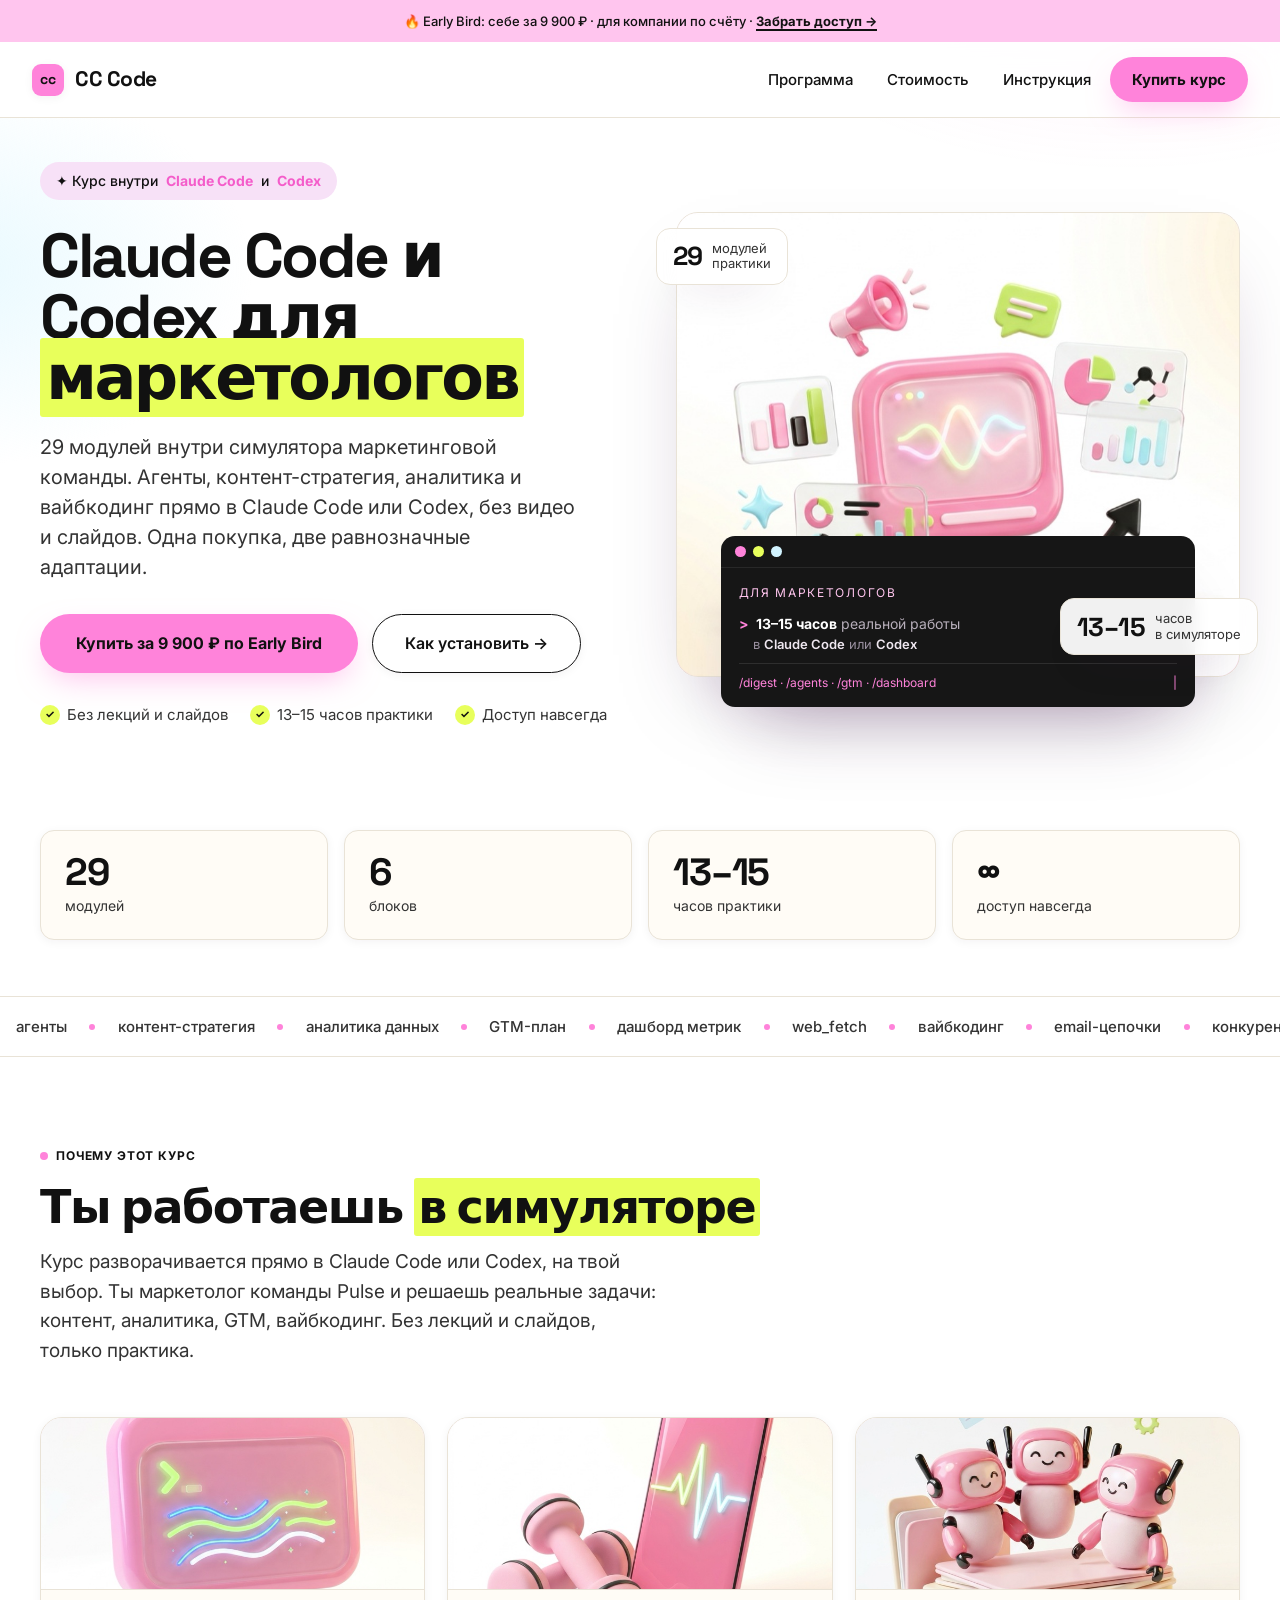
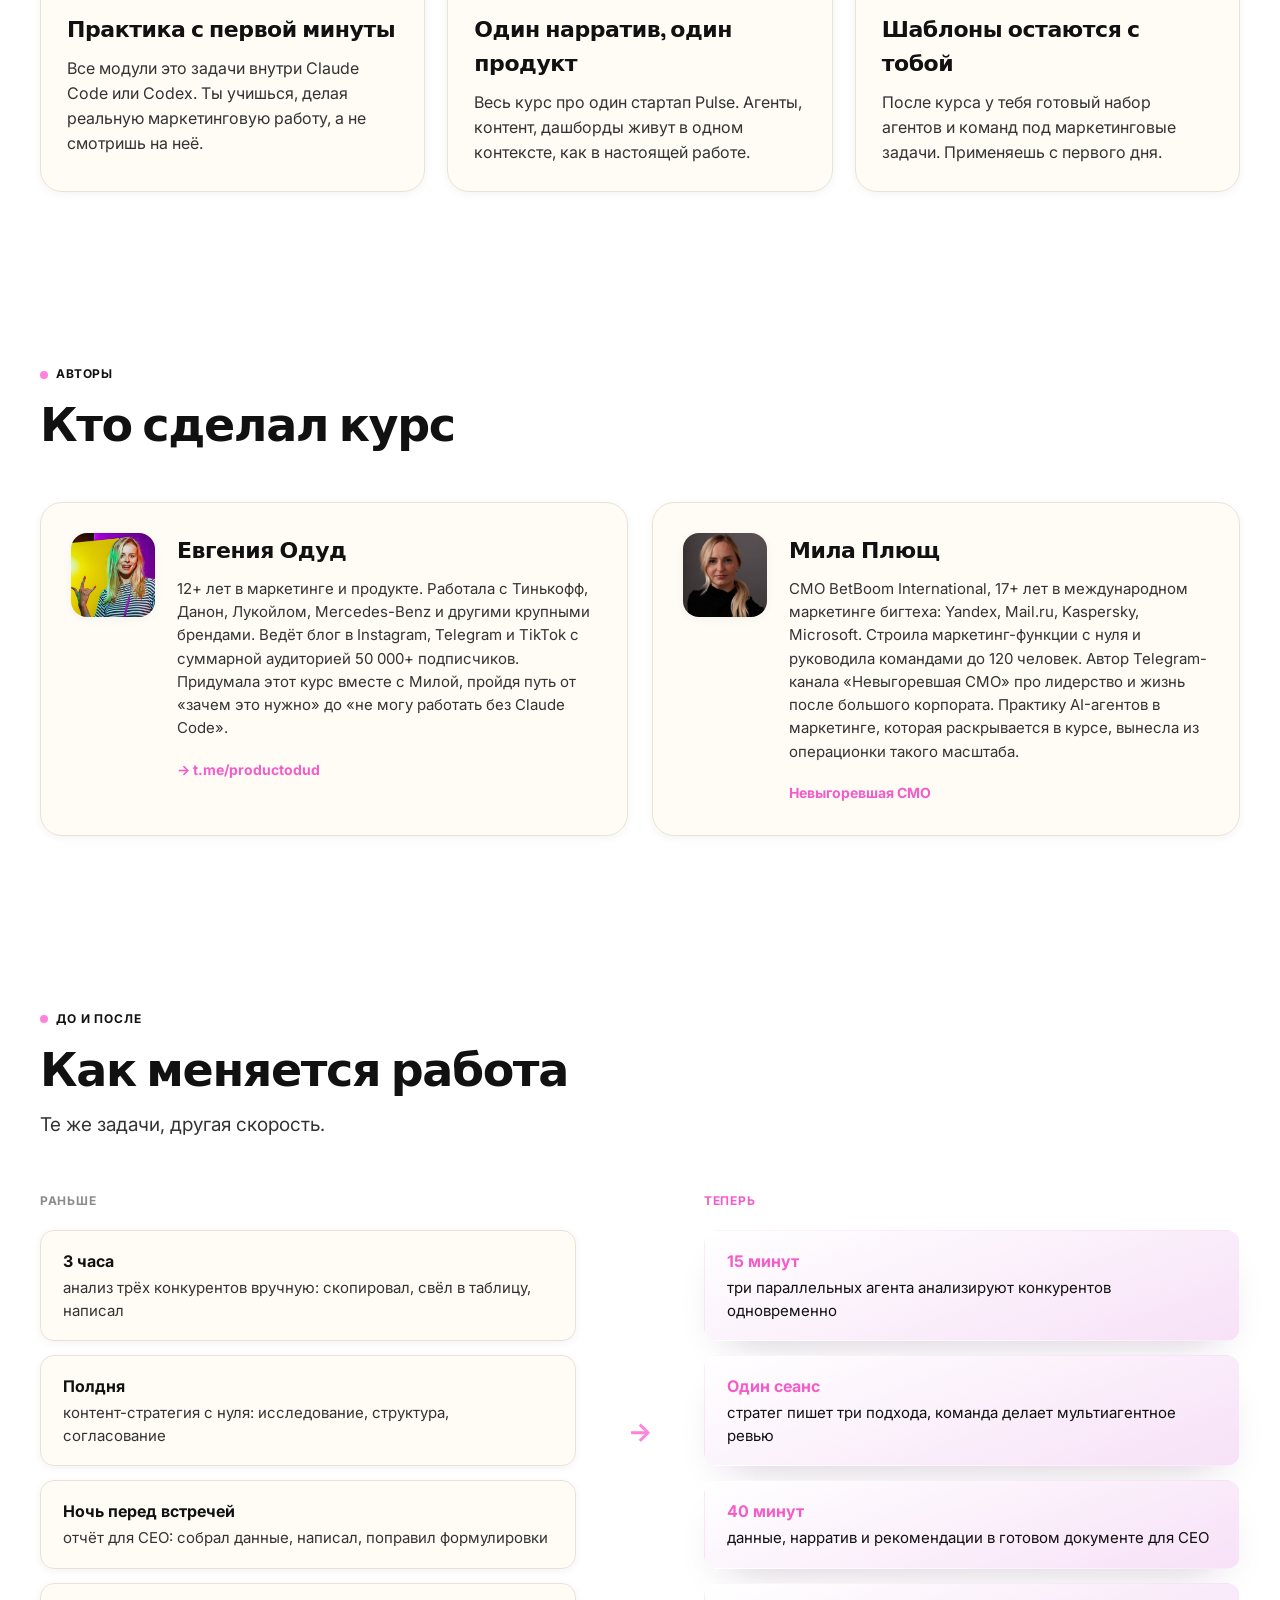
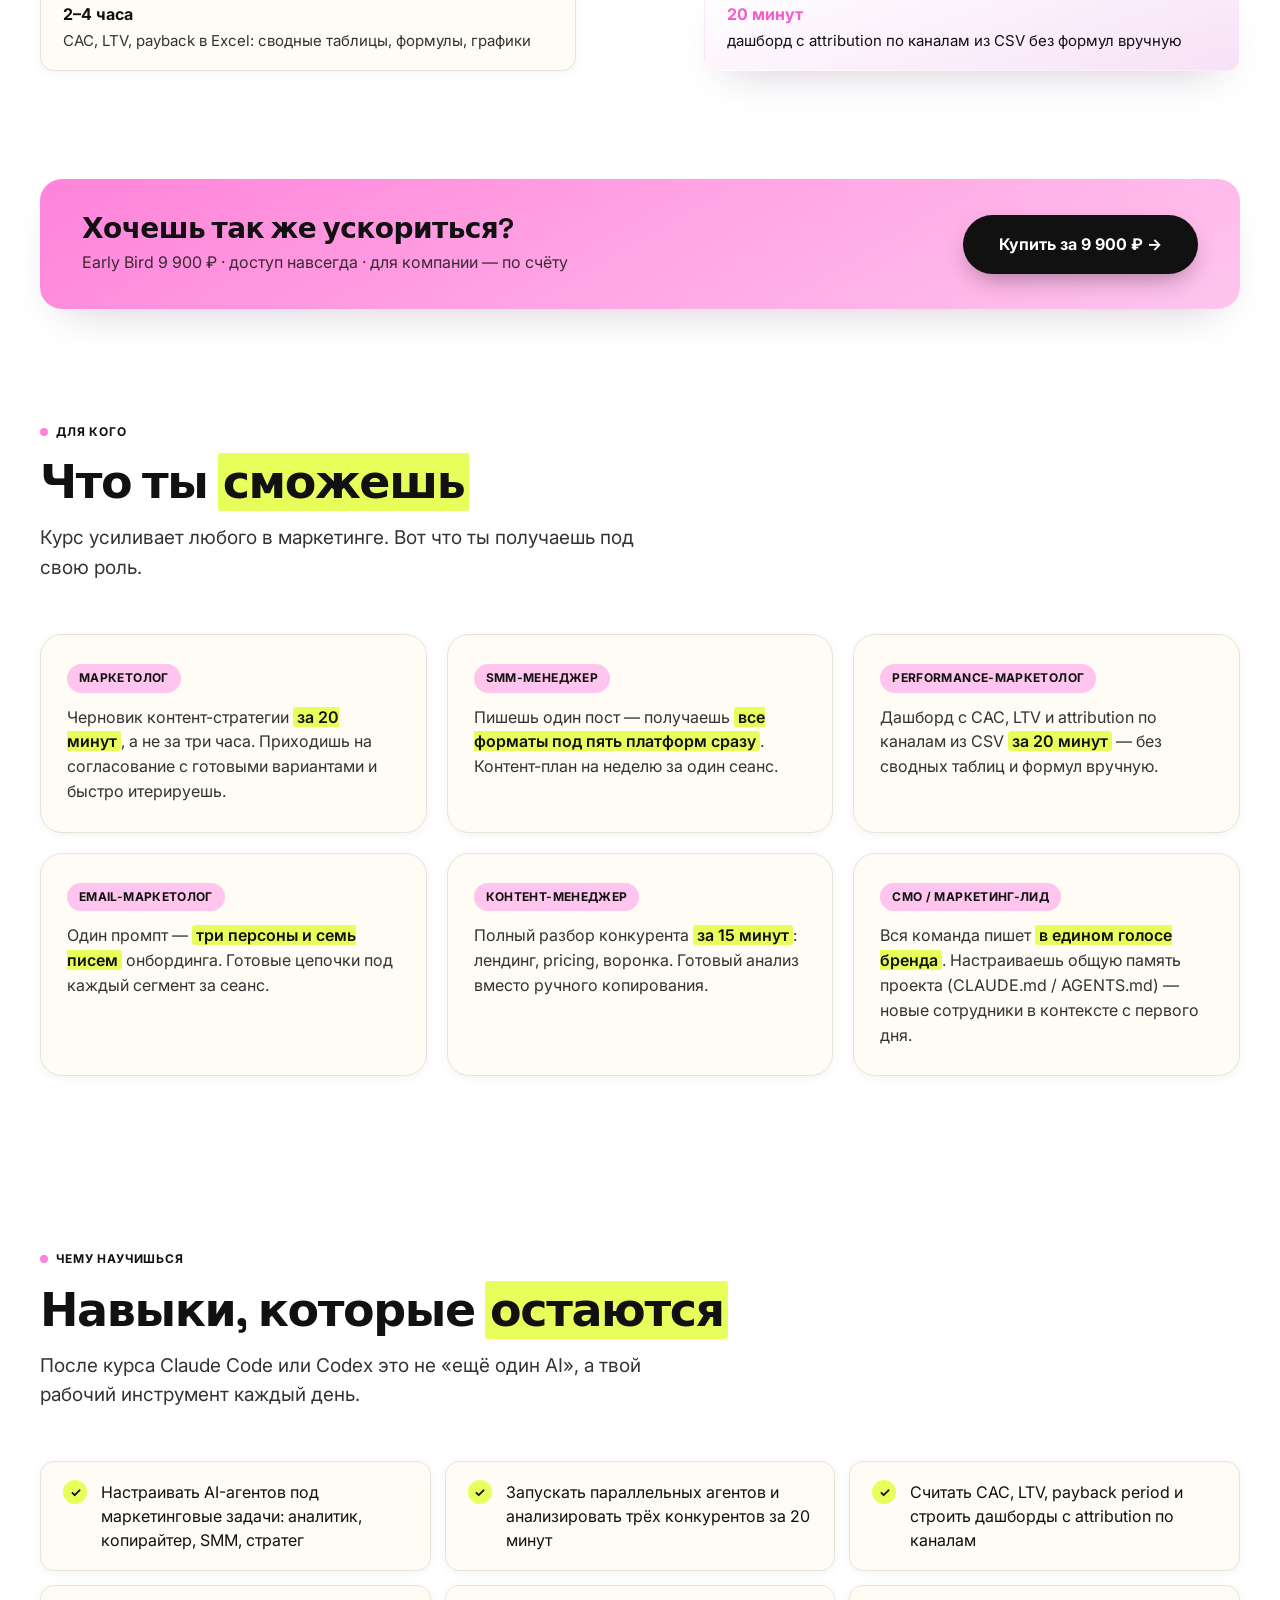
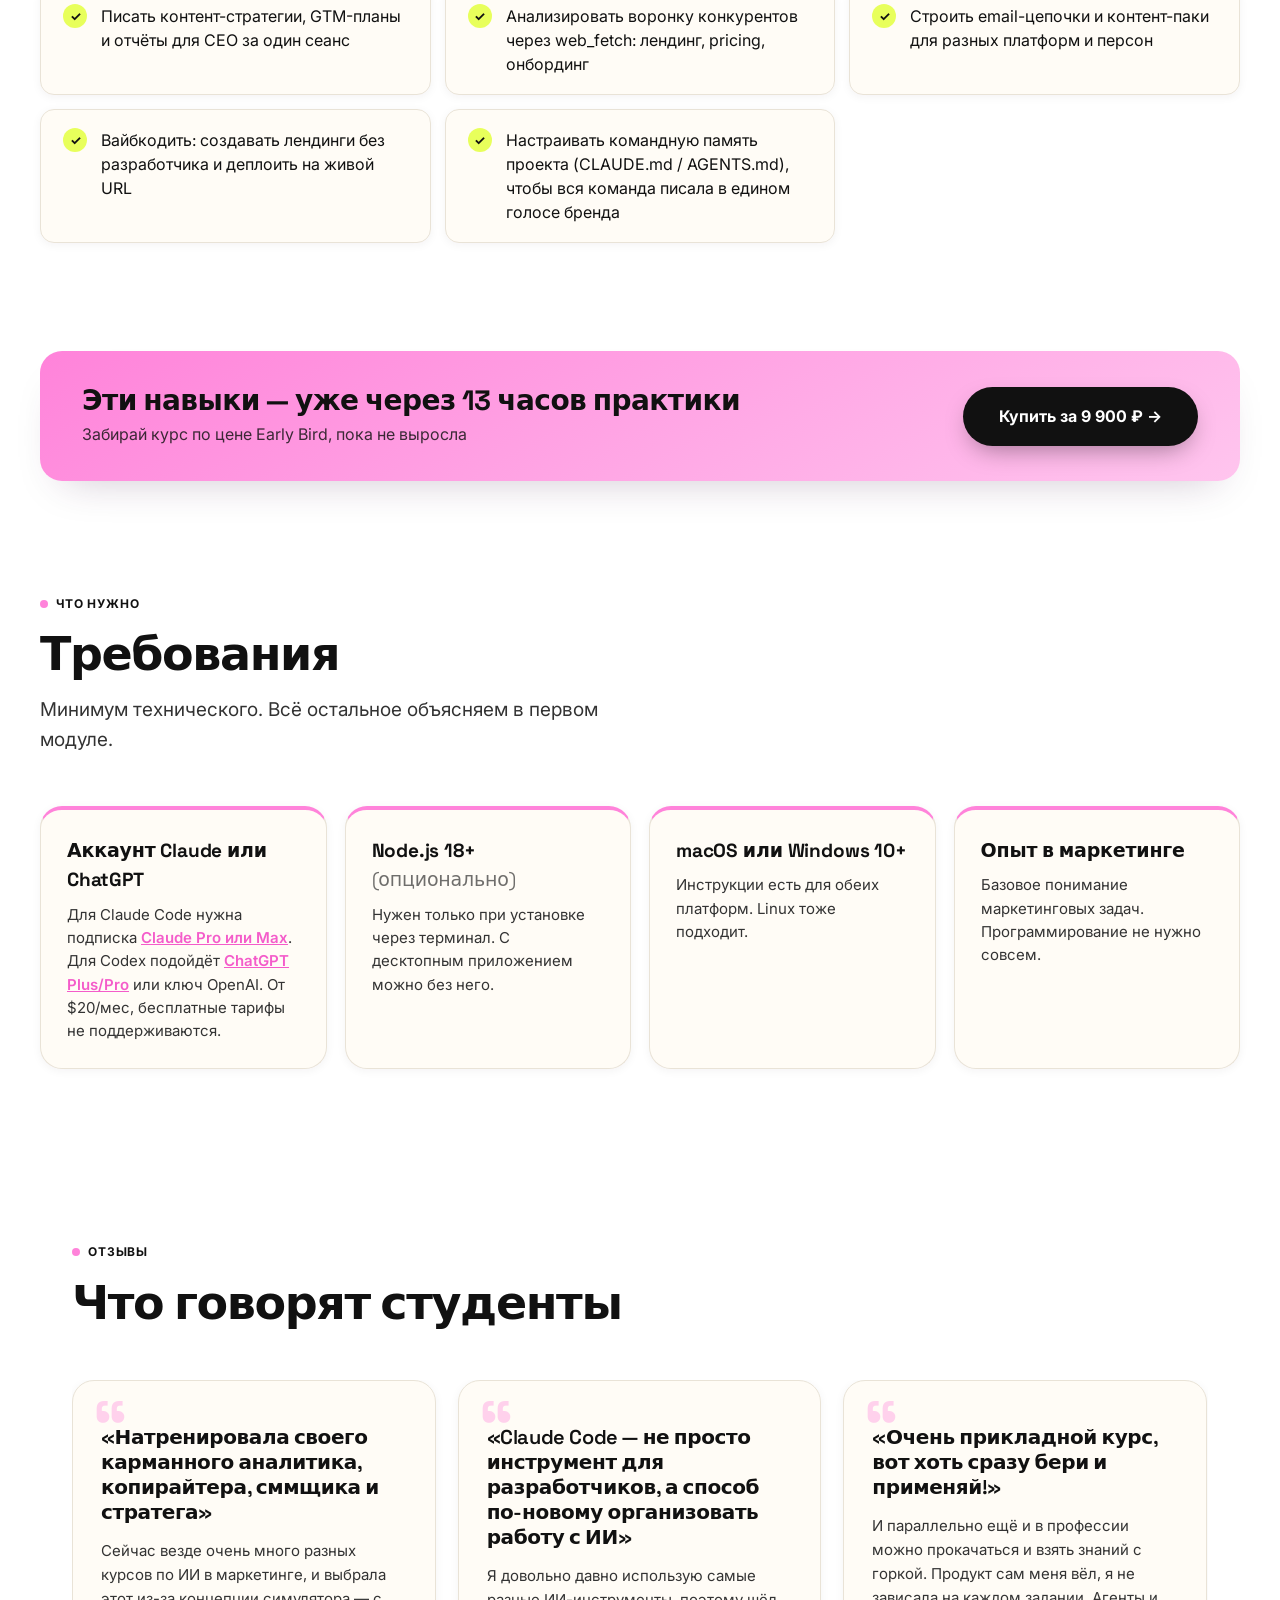
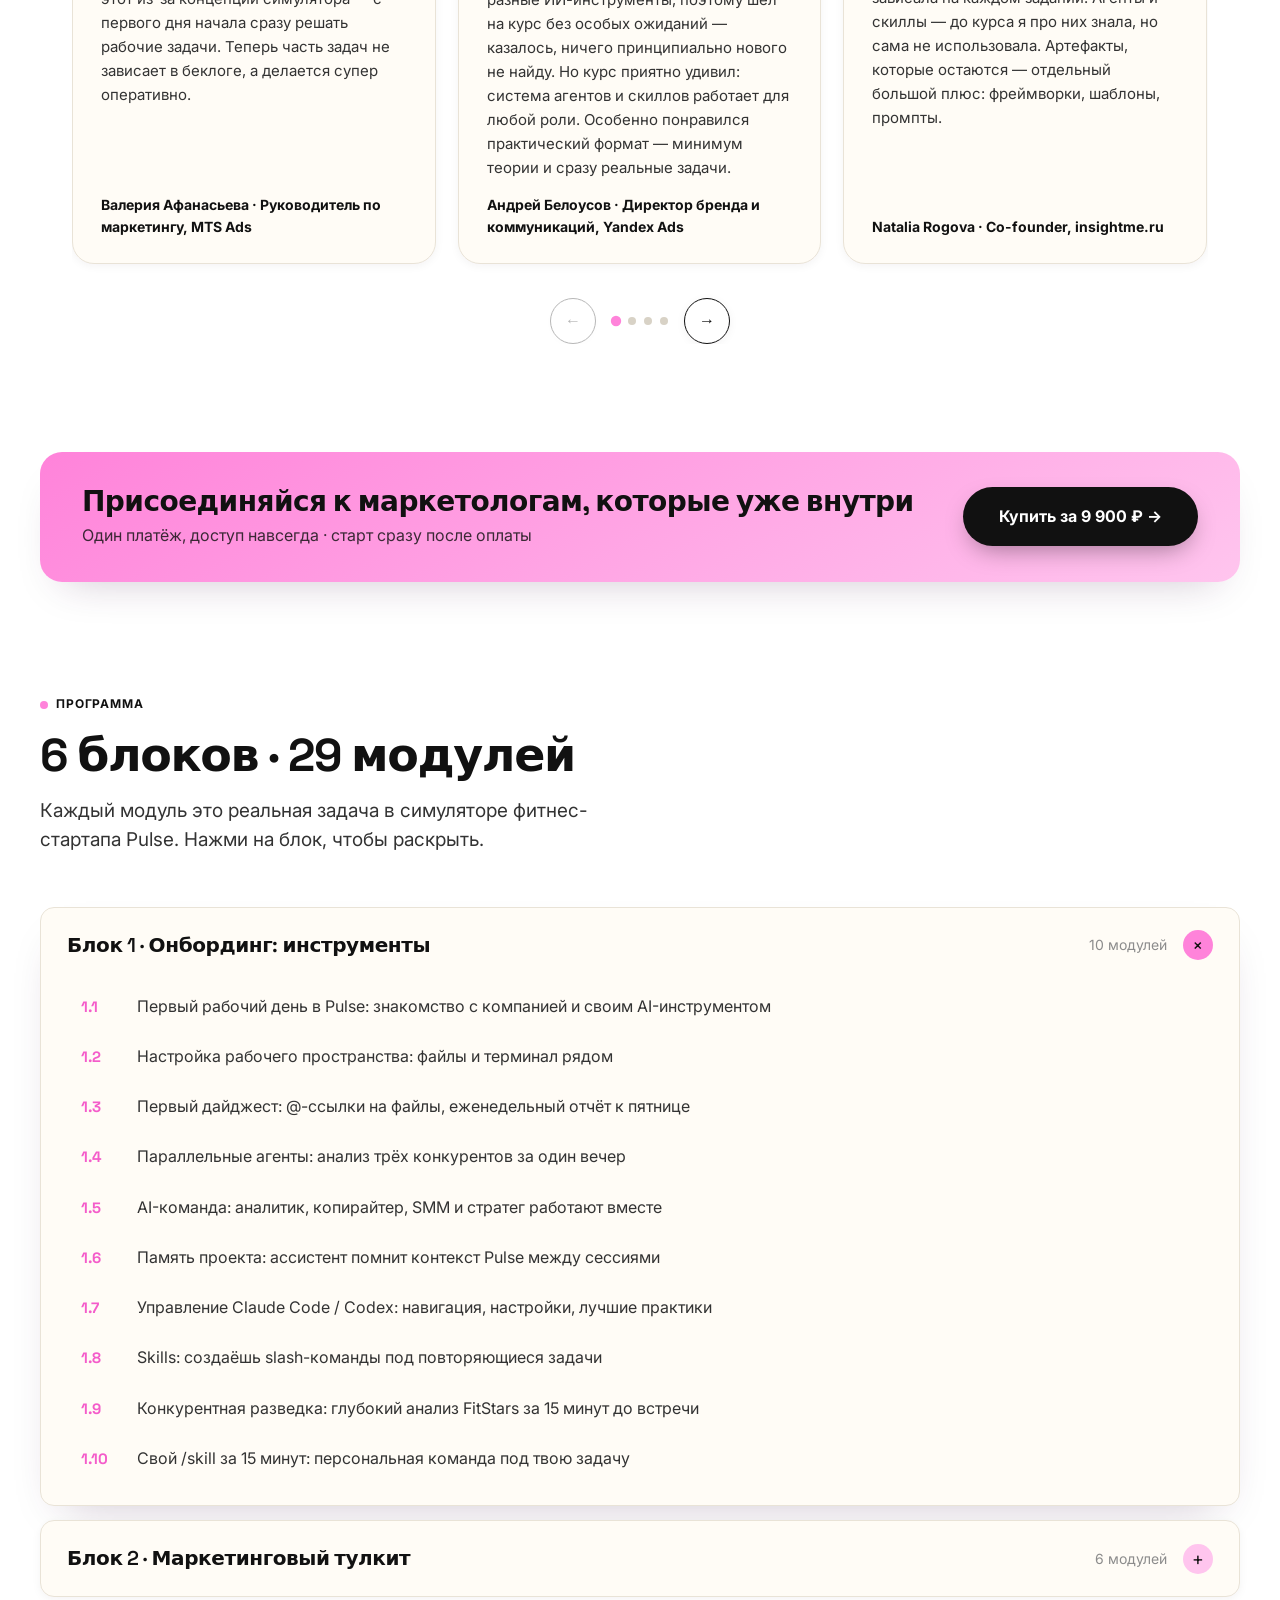
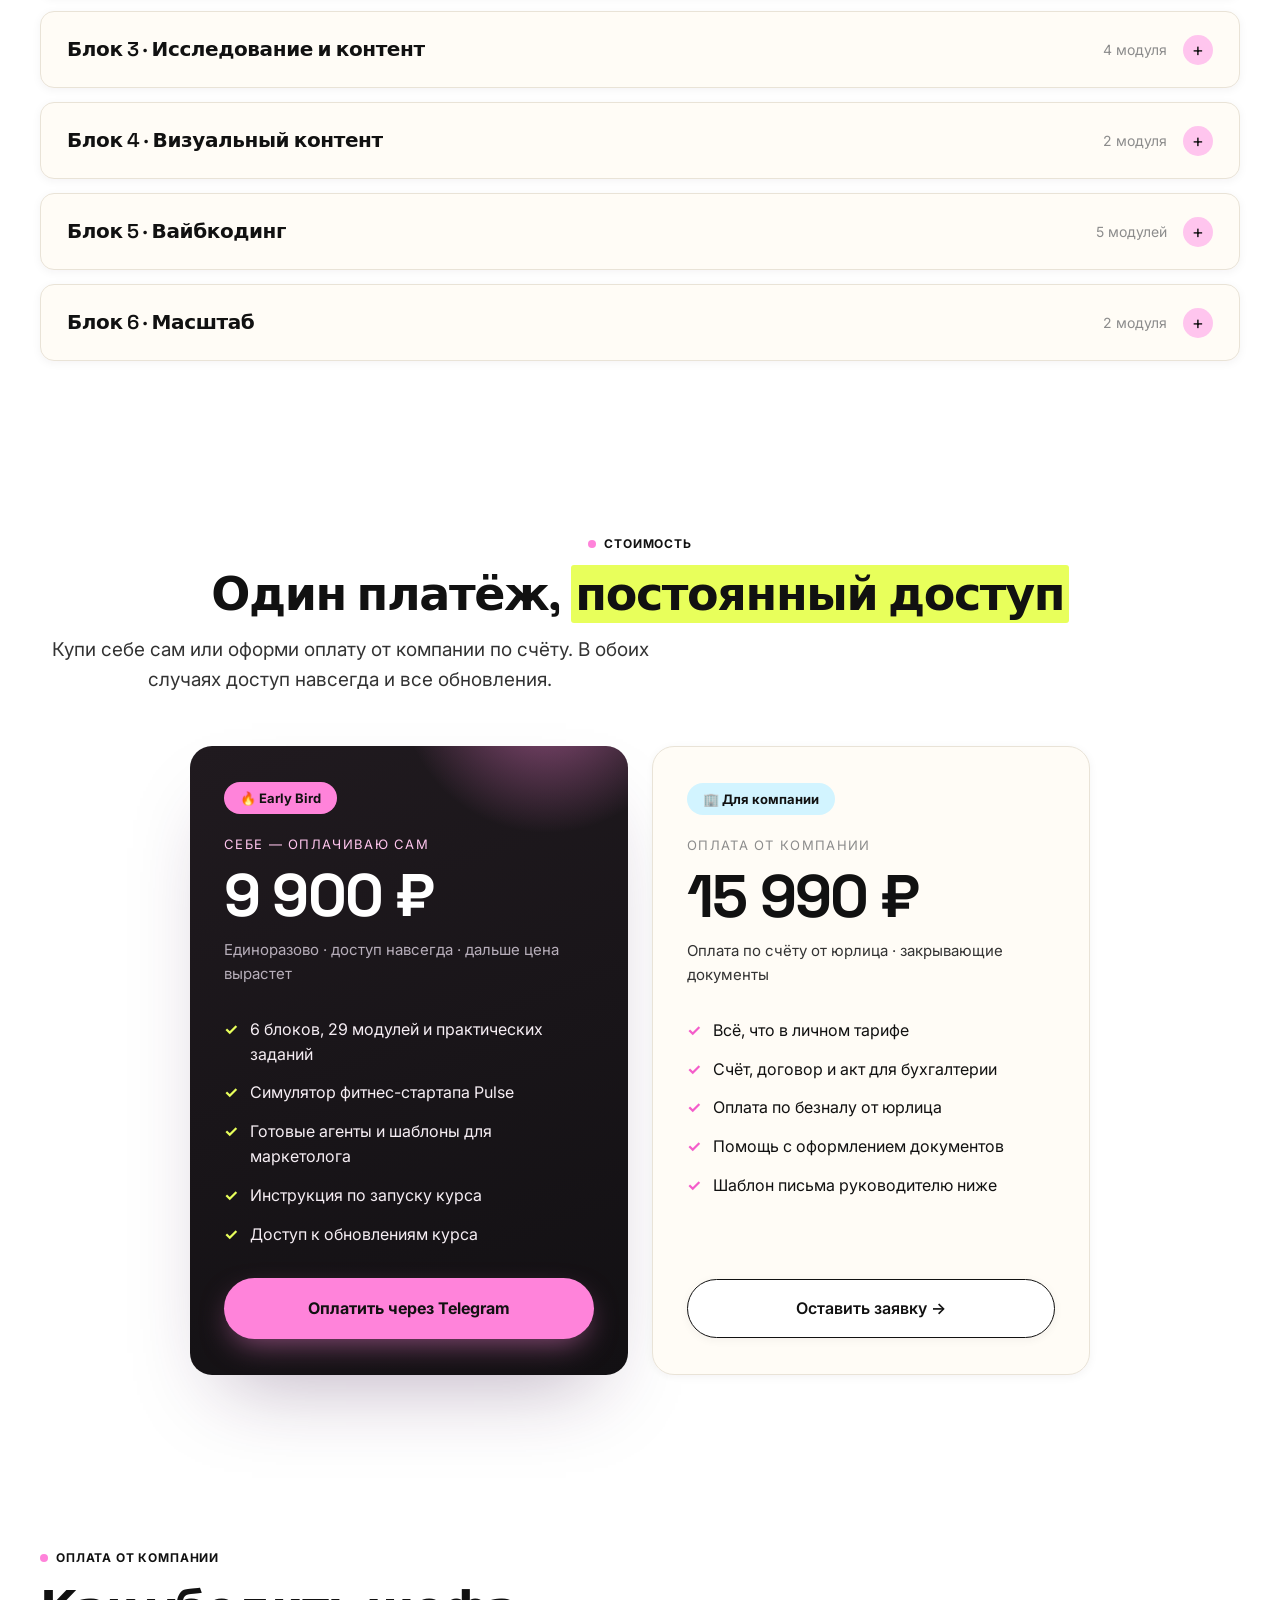
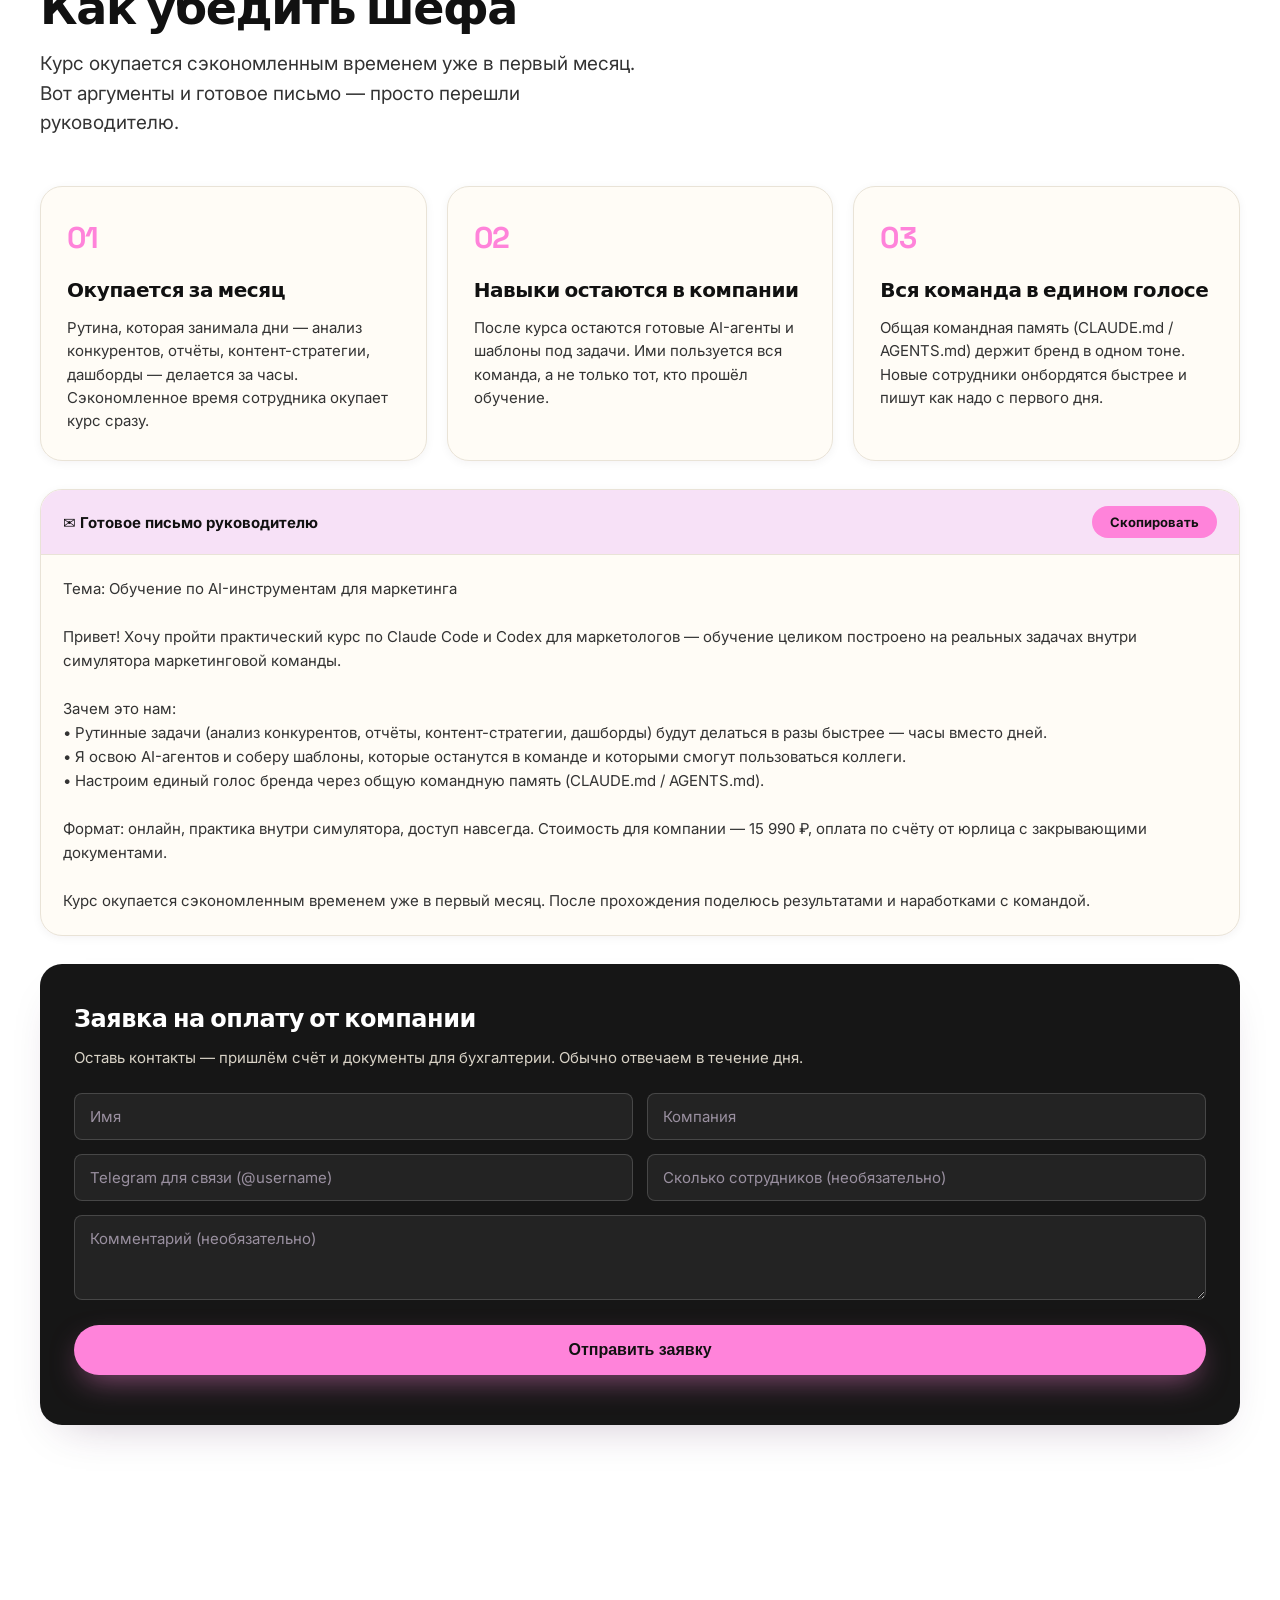
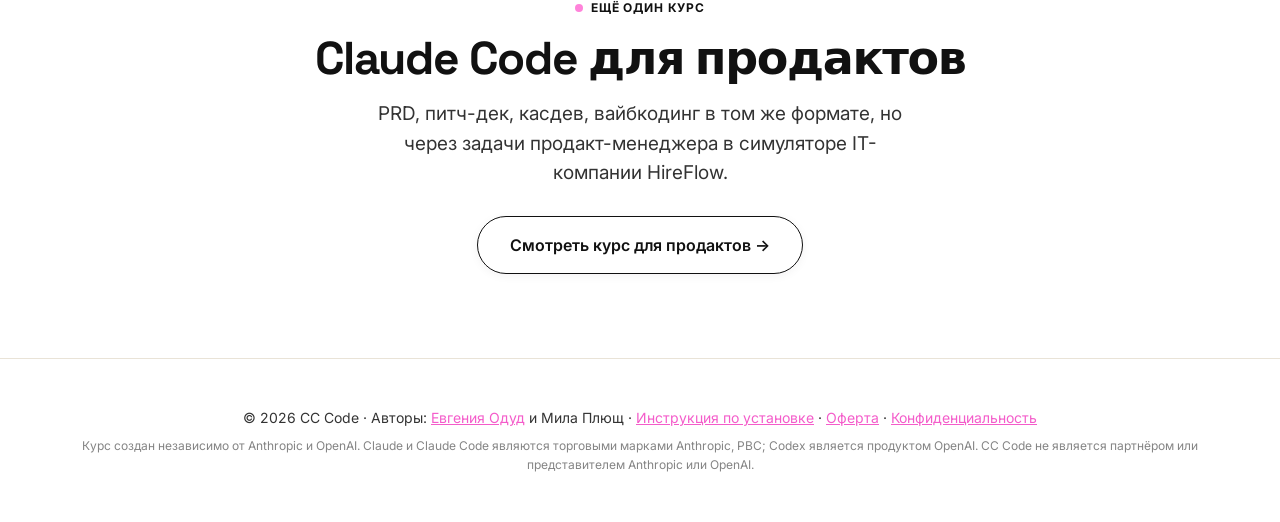
==== index.html @ 5803609c "Rework 'для кого' block: benefit-driven copy per role, selling tone Co-Authored-By: Claude Opus 4.8 " ====
<!DOCTYPE html>
<html lang="ru">
<head>
  <meta charset="UTF-8" />
  <meta name="viewport" content="width=device-width, initial-scale=1.0" />
  <title>CC Code · Claude Code и Codex для маркетологов</title>
  <meta name="description" content="Практический курс по Claude Code и Codex для маркетологов. Агенты, контент-стратегия, аналитика данных, вайбкодинг. Всё через реальные задачи в симуляторе маркетинговой команды Pulse. Две адаптации, один доступ." />
  <link rel="icon" type="image/svg+xml" href="favicon.svg" />
  <link rel="stylesheet" href="styles-mews.css" />
  <!-- Yandex.Metrika counter -->
  <script type="text/javascript">
    (function(m,e,t,r,i,k,a){
        m[i]=m[i]||function(){(m[i].a=m[i].a||[]).push(arguments)};
        m[i].l=1*new Date();
        for (var j = 0; j < document.scripts.length; j++) {if (document.scripts[j].src === r) { return; }}
        k=e.createElement(t),a=e.getElementsByTagName(t)[0],k.async=1,k.src=r,a.parentNode.insertBefore(k,a)
    })(window, document,'script','https://mc.yandex.ru/metrika/tag.js?id=108214180', 'ym');
    ym(108214180, 'init', {ssr:true, webvisor:true, clickmap:true, ecommerce:"dataLayer", referrer: document.referrer, url: location.href, accurateTrackBounce:true, trackLinks:true});
  </script>
  <noscript><div><img src="https://mc.yandex.ru/watch/108214180" style="position:absolute; left:-9999px;" alt="" /></div></noscript>
  <!-- /Yandex.Metrika counter -->
  <meta property="og:title" content="Claude Code и Codex для маркетологов" />
  <meta property="og:description" content="13–15 часов реальной работы в симуляторе маркетинговой команды. Агенты, контент, аналитика, вайбкодинг. Без видео и слайдов." />
  <meta property="og:image" content="https://odud.marketing/og-cc.png" />
  <meta property="og:image:width" content="1200" />
  <meta property="og:image:height" content="630" />
  <meta property="og:image:alt" content="Claude Code и Codex для маркетологов. Курс CC Code" />
  <meta property="og:url" content="https://odud.marketing" />
  <meta property="og:type" content="website" />
  <meta property="og:locale" content="ru_RU" />
  <meta name="twitter:card" content="summary_large_image" />
  <meta name="twitter:title" content="Claude Code и Codex для маркетологов" />
  <meta name="twitter:description" content="13–15 часов реальной работы в симуляторе. Агенты, контент, аналитика, вайбкодинг прямо в Claude Code или Codex." />
  <meta name="twitter:image" content="https://odud.marketing/og-cc.png" />

  <script type="application/ld+json">
  {
    "@context": "https://schema.org",
    "@graph": [
      {
        "@type": "Course",
        "name": "Claude Code и Codex для маркетологов",
        "description": "Практический курс по Claude Code и Codex для маркетологов. 29 модулей внутри симулятора маркетинговой команды Pulse: агенты, контент-стратегия, аналитика данных, вайбкодинг. Две равнозначные адаптации, один доступ.",
        "url": "https://odud.marketing",
        "image": "https://odud.marketing/og-cc.png",
        "inLanguage": "ru",
        "provider": [
          {
            "@type": "Person",
            "name": "Евгения Панова",
            "url": "https://odud.marketing"
          },
          {
            "@type": "Person",
            "name": "Мила Плющ"
          }
        ],
        "offers": [
          {
            "@type": "Offer",
            "name": "Личный доступ (Early Bird)",
            "price": "9900",
            "priceCurrency": "RUB",
            "availability": "https://schema.org/InStock",
            "url": "https://telegram.me/tribute/app?startapp=sSYP"
          },
          {
            "@type": "Offer",
            "name": "Оплата от компании",
            "price": "15990",
            "priceCurrency": "RUB",
            "availability": "https://schema.org/InStock",
            "url": "https://odud.marketing/#company-form"
          }
        ],
        "hasCourseInstance": {
          "@type": "CourseInstance",
          "courseMode": "online",
          "courseWorkload": "PT15H"
        }
      },
      {
        "@type": "WebSite",
        "name": "CC Code",
        "url": "https://odud.marketing"
      },
      {
        "@type": "Person",
        "name": "Евгения Панова",
        "url": "https://odud.marketing",
        "knowsAbout": ["Маркетинг", "Claude Code", "Codex", "AI-инструменты", "Контент-стратегия"]
      }
    ]
  }
  </script>
</head>
<body>

  <!-- Announcement bar -->
  <div class="announce">
    🔥 Early Bird: себе за 9 900 ₽ · для компании по счёту · <a href="https://telegram.me/tribute/app?startapp=sSYP" onclick="ym(108214180,'reachGoal','onclick')" target="_blank" rel="noopener">Забрать доступ →</a>
  </div>

  <!-- Navigation -->
  <nav class="nav">
    <a href="index.html" class="nav-logo">
      <span class="logo-mark">cc</span>
      CC Code
    </a>
    <div class="nav-links">
      <a href="#modules" class="nav-link">Программа</a>
      <a href="#pricing" class="nav-link">Стоимость</a>
      <a href="start.html" class="nav-link">Инструкция</a>
      <a href="https://telegram.me/tribute/app?startapp=sSYP" onclick="ym(108214180,'reachGoal','onclick')" class="btn-primary" target="_blank" rel="noopener">Купить курс</a>
    </div>
  </nav>

  <!-- Hero -->
  <section class="hero">
    <div class="hero-inner">
      <div class="hero-content">
        <div class="hero-badge">✦ Курс внутри <b>Claude Code</b> и <b>Codex</b></div>
        <h1>Claude Code и Codex для <span class="hl">маркетологов</span></h1>
        <p>
          29 модулей внутри симулятора маркетинговой команды. Агенты, контент-стратегия,
          аналитика и вайбкодинг прямо в Claude Code или Codex, без видео и слайдов.
          Одна покупка, две равнозначные адаптации.
        </p>
        <div class="hero-ctas">
          <a href="https://telegram.me/tribute/app?startapp=sSYP" onclick="ym(108214180,'reachGoal','onclick')" class="btn-primary btn-large" target="_blank" rel="noopener">
            Купить за 9 900 ₽ по Early Bird
          </a>
          <a href="start.html" class="btn-secondary btn-large">Как установить →</a>
        </div>
        <div class="hero-meta">
          <span>Без лекций и слайдов</span>
          <span>13–15 часов практики</span>
          <span>Доступ навсегда</span>
        </div>
      </div>

      <div class="hero-visual">
        <div class="hero-visual-card">
          <img class="hero-visual-img" src="img-hero.jpg" alt="" onerror="this.style.display='none'" />
        </div>
        <div class="hero-chip hero-chip--tl">
          <span class="chip-num">29</span>
          <span class="chip-lbl">модулей<br>практики</span>
        </div>
        <div class="hero-chip hero-chip--br">
          <span class="chip-num" style="white-space:nowrap">13–15</span>
          <span class="chip-lbl">часов<br>в симуляторе</span>
        </div>
        <div class="hero-terminal">
          <div class="terminal-chrome">
            <span class="t-dot t-dot-r"></span>
            <span class="t-dot t-dot-y"></span>
            <span class="t-dot t-dot-g"></span>
          </div>
          <div class="terminal-body">
            <div class="t-px-sub">для маркетологов</div>
            <div class="t-desc">
              <div class="t-desc-line">
                <span class="t-prompt">&gt;</span>
                <span><span class="t-bold">13–15 часов</span> <span class="t-muted">реальной работы</span></span>
              </div>
              <div class="t-sub-line">в <strong>Claude Code</strong> или <strong>Codex</strong></div>
            </div>
            <div class="t-divider"></div>
            <div class="t-statusbar">
              <span>/digest · /agents · /gtm · /dashboard</span>
              <span class="t-cursor">|</span>
            </div>
          </div>
        </div>
      </div>
    </div><!-- /hero-inner -->
  </section>

  <!-- Stats bar -->
  <div class="stats-bar">
    <div class="stats-bar-inner">
      <div class="stat-item"><span class="stat-num">29</span><span class="stat-label">модулей</span></div>
      <div class="stat-item"><span class="stat-num">6</span><span class="stat-label">блоков</span></div>
      <div class="stat-item"><span class="stat-num">13–15</span><span class="stat-label">часов практики</span></div>
      <div class="stat-item"><span class="stat-num">∞</span><span class="stat-label">доступ навсегда</span></div>
    </div>
  </div>

  <!-- Marquee -->
  <div class="marquee-wrap">
    <div class="marquee-track">
      <span class="marquee-item">агенты <span class="marquee-dot"></span> контент-стратегия <span class="marquee-dot"></span> аналитика данных <span class="marquee-dot"></span> GTM-план <span class="marquee-dot"></span> дашборд метрик <span class="marquee-dot"></span> web_fetch <span class="marquee-dot"></span> вайбкодинг <span class="marquee-dot"></span> email-цепочки <span class="marquee-dot"></span> конкурентная разведка <span class="marquee-dot"></span> командный CLAUDE.md / AGENTS.md <span class="marquee-dot"></span> параллельные агенты <span class="marquee-dot"></span> CAC · LTV · payback <span class="marquee-dot"></span> Notion · Slack · Sheets <span class="marquee-dot"></span></span>
      <span class="marquee-item">агенты <span class="marquee-dot"></span> контент-стратегия <span class="marquee-dot"></span> аналитика данных <span class="marquee-dot"></span> GTM-план <span class="marquee-dot"></span> дашборд метрик <span class="marquee-dot"></span> web_fetch <span class="marquee-dot"></span> вайбкодинг <span class="marquee-dot"></span> email-цепочки <span class="marquee-dot"></span> конкурентная разведка <span class="marquee-dot"></span> командный CLAUDE.md / AGENTS.md <span class="marquee-dot"></span> параллельные агенты <span class="marquee-dot"></span> CAC · LTV · payback <span class="marquee-dot"></span> Notion · Slack · Sheets <span class="marquee-dot"></span></span>
    </div>
  </div>

  <!-- Why different -->
  <section>
    <div class="container">
      <div class="section-label">Почему этот курс</div>
      <h2 class="section-title">Ты работаешь <span class="hl">в симуляторе</span></h2>
      <p class="section-subtitle">Курс разворачивается прямо в Claude Code или Codex, на твой выбор. Ты маркетолог команды Pulse и решаешь реальные задачи: контент, аналитика, GTM, вайбкодинг. Без лекций и слайдов, только практика.</p>
      <div class="why-grid">
        <div class="why-card">
          <div class="why-media"><img src="img-why-1.jpg" alt="" onerror="this.style.display='none'" /></div>
          <div class="why-body">
            <h3>Практика с первой минуты</h3>
            <p>Все модули это задачи внутри Claude Code или Codex. Ты учишься, делая реальную маркетинговую работу, а не смотришь на неё.</p>
          </div>
        </div>
        <div class="why-card">
          <div class="why-media"><img src="img-why-2.jpg" alt="" onerror="this.style.display='none'" /></div>
          <div class="why-body">
            <h3>Один нарратив, один продукт</h3>
            <p>Весь курс про один стартап Pulse. Агенты, контент, дашборды живут в одном контексте, как в настоящей работе.</p>
          </div>
        </div>
        <div class="why-card">
          <div class="why-media"><img src="img-why-3.jpg" alt="" onerror="this.style.display='none'" /></div>
          <div class="why-body">
            <h3>Шаблоны остаются с тобой</h3>
            <p>После курса у тебя готовый набор агентов и команд под маркетинговые задачи. Применяешь с первого дня.</p>
          </div>
        </div>
      </div>
    </div>
  </section>

  <!-- Authors -->
  <section>
    <div class="container">
      <div class="section-label">Авторы</div>
      <h2 class="section-title">Кто сделал курс</h2>
      <div class="authors-grid">
        <div class="author-card">
          <img src="img-author.jpg" alt="Евгения Одуд" class="author-avatar" />
          <div class="author-info">
            <h3>Евгения Одуд</h3>
            <p>
              12+ лет в маркетинге и продукте. Работала с Тинькофф, Данон, Лукойлом, Mercedes-Benz и другими крупными брендами. Ведёт блог в Instagram, Telegram и TikTok с суммарной аудиторией 50 000+ подписчиков. Придумала этот курс вместе с Милой, пройдя путь от «зачем это нужно» до «не могу работать без Claude Code».
            </p>
            <a href="https://t.me/productodud" class="author-link" target="_blank" rel="noopener">→ t.me/productodud</a>
          </div>
        </div>
        <div class="author-card">
          <img src="img-mila.jpg" alt="Мила Плющ" class="author-avatar" style="object-position: center 20%;" />
          <div class="author-info">
            <h3>Мила Плющ</h3>
            <p>
              CMO BetBoom International, 17+ лет в международном маркетинге бигтеха: Yandex, Mail.ru, Kaspersky, Microsoft. Строила маркетинг-функции с нуля и руководила командами до 120 человек. Автор Telegram-канала «Невыгоревшая СМО» про лидерство и жизнь после большого корпората. Практику AI-агентов в маркетинге, которая раскрывается в курсе, вынесла из операционки такого масштаба.
            </p>
            <span class="author-link">Невыгоревшая СМО</span>
          </div>
        </div>
      </div>
    </div>
  </section>

  <!-- Before / After -->
  <section>
    <div class="container">
      <div class="section-label">До и после</div>
      <h2 class="section-title">Как меняется работа</h2>
      <p class="section-subtitle">Те же задачи, другая скорость.</p>
      <div class="ba-grid">
        <div class="ba-col">
          <div class="ba-col-header">Раньше</div>
          <div class="ba-row">
            <div class="ba-item bad"><strong>3 часа</strong>анализ трёх конкурентов вручную: скопировал, свёл в таблицу, написал</div>
            <div class="ba-item bad"><strong>Полдня</strong>контент-стратегия с нуля: исследование, структура, согласование</div>
            <div class="ba-item bad"><strong>Ночь перед встречей</strong>отчёт для CEO: собрал данные, написал, поправил формулировки</div>
            <div class="ba-item bad"><strong>2–4 часа</strong>CAC, LTV, payback в Excel: сводные таблицы, формулы, графики</div>
          </div>
        </div>
        <div class="ba-arrow">→</div>
        <div class="ba-col after">
          <div class="ba-col-header">Теперь</div>
          <div class="ba-row">
            <div class="ba-item good"><strong>15 минут</strong>три параллельных агента анализируют конкурентов одновременно</div>
            <div class="ba-item good"><strong>Один сеанс</strong>стратег пишет три подхода, команда делает мультиагентное ревью</div>
            <div class="ba-item good"><strong>40 минут</strong>данные, нарратив и рекомендации в готовом документе для CEO</div>
            <div class="ba-item good"><strong>20 минут</strong>дашборд с attribution по каналам из CSV без формул вручную</div>
          </div>
        </div>
      </div>
    </div>
  </section>

  <!-- CTA band -->
  <section class="cta-section">
    <div class="cta-band">
      <div class="cta-band-text">
        <h3>Хочешь так же ускориться?</h3>
        <p>Early Bird 9 900 ₽ · доступ навсегда · для компании — по счёту</p>
      </div>
      <a href="https://telegram.me/tribute/app?startapp=sSYP" onclick="ym(108214180,'reachGoal','onclick')" class="btn-primary btn-large" target="_blank" rel="noopener">Купить за 9 900 ₽ →</a>
    </div>
  </section>

  <!-- For whom: pain points -->
  <section>
    <div class="container">
      <div class="section-label">Для кого</div>
      <h2 class="section-title">Что ты <span class="hl">сможешь</span></h2>
      <p class="section-subtitle">Курс усиливает любого в маркетинге. Вот что ты получаешь под свою роль.</p>
      <div class="pain-grid">
        <div class="pain-card"><div class="pain-role">Маркетолог</div><div class="pain-text">Черновик контент-стратегии <em>за 20 минут</em>, а не за три часа. Приходишь на согласование с готовыми вариантами и быстро итерируешь.</div></div>
        <div class="pain-card"><div class="pain-role">SMM-менеджер</div><div class="pain-text">Пишешь один пост — получаешь <em>все форматы под пять платформ сразу</em>. Контент-план на неделю за один сеанс.</div></div>
        <div class="pain-card"><div class="pain-role">Performance-маркетолог</div><div class="pain-text">Дашборд с CAC, LTV и attribution по каналам из CSV <em>за 20 минут</em> — без сводных таблиц и формул вручную.</div></div>
        <div class="pain-card"><div class="pain-role">Email-маркетолог</div><div class="pain-text">Один промпт — <em>три персоны и семь писем</em> онбординга. Готовые цепочки под каждый сегмент за сеанс.</div></div>
        <div class="pain-card"><div class="pain-role">Контент-менеджер</div><div class="pain-text">Полный разбор конкурента <em>за 15 минут</em>: лендинг, pricing, воронка. Готовый анализ вместо ручного копирования.</div></div>
        <div class="pain-card"><div class="pain-role">CMO / Маркетинг-лид</div><div class="pain-text">Вся команда пишет <em>в едином голосе бренда</em>. Настраиваешь общую память проекта (CLAUDE.md / AGENTS.md) — новые сотрудники в контексте с первого дня.</div></div>
      </div>
    </div>
  </section>

  <!-- What you'll learn -->
  <section>
    <div class="container">
      <div class="section-label">Чему научишься</div>
      <h2 class="section-title">Навыки, которые <span class="hl">остаются</span></h2>
      <p class="section-subtitle">После курса Claude Code или Codex это не «ещё один AI», а твой рабочий инструмент каждый день.</p>
      <ul class="learn-list">
        <li><span class="check">✓</span> Настраивать AI-агентов под маркетинговые задачи: аналитик, копирайтер, SMM, стратег</li>
        <li><span class="check">✓</span> Запускать параллельных агентов и анализировать трёх конкурентов за 20 минут</li>
        <li><span class="check">✓</span> Считать CAC, LTV, payback period и строить дашборды с attribution по каналам</li>
        <li><span class="check">✓</span> Писать контент-стратегии, GTM-планы и отчёты для CEO за один сеанс</li>
        <li><span class="check">✓</span> Анализировать воронку конкурентов через web_fetch: лендинг, pricing, онбординг</li>
        <li><span class="check">✓</span> Строить email-цепочки и контент-паки для разных платформ и персон</li>
        <li><span class="check">✓</span> Вайбкодить: создавать лендинги без разработчика и деплоить на живой URL</li>
        <li><span class="check">✓</span> Настраивать командную память проекта (CLAUDE.md / AGENTS.md), чтобы вся команда писала в едином голосе бренда</li>
      </ul>
    </div>
  </section>

  <!-- CTA band -->
  <section class="cta-section">
    <div class="cta-band">
      <div class="cta-band-text">
        <h3>Эти навыки — уже через 13 часов практики</h3>
        <p>Забирай курс по цене Early Bird, пока не выросла</p>
      </div>
      <a href="https://telegram.me/tribute/app?startapp=sSYP" onclick="ym(108214180,'reachGoal','onclick')" class="btn-primary btn-large" target="_blank" rel="noopener">Купить за 9 900 ₽ →</a>
    </div>
  </section>

  <!-- Requirements -->
  <section id="requirements">
    <div class="container">
      <div class="section-label">Что нужно</div>
      <h2 class="section-title">Требования</h2>
      <p class="section-subtitle">Минимум технического. Всё остальное объясняем в первом модуле.</p>
      <div class="req-grid">
        <div class="req-card">
          <div class="req-name">Аккаунт Claude или ChatGPT</div>
          <div class="req-detail">Для Claude Code нужна подписка <a href="https://claude.ai" target="_blank" rel="noopener">Claude Pro или Max</a>. Для Codex подойдёт <a href="https://chatgpt.com" target="_blank" rel="noopener">ChatGPT Plus/Pro</a> или ключ OpenAI. От $20/мес, бесплатные тарифы не поддерживаются.</div>
        </div>
        <div class="req-card">
          <div class="req-name">Node.js 18+ <span style="font-weight:400; opacity:0.6">(опционально)</span></div>
          <div class="req-detail">Нужен только при установке через терминал. С десктопным приложением можно без него.</div>
        </div>
        <div class="req-card">
          <div class="req-name">macOS или Windows 10+</div>
          <div class="req-detail">Инструкции есть для обеих платформ. Linux тоже подходит.</div>
        </div>
        <div class="req-card">
          <div class="req-name">Опыт в маркетинге</div>
          <div class="req-detail">Базовое понимание маркетинговых задач. Программирование не нужно совсем.</div>
        </div>
      </div>
    </div>
  </section>

  <!-- Reviews -->
  <section class="reviews-section">
    <div class="container">
      <div class="section-label">Отзывы</div>
      <h2 class="section-title">Что говорят студенты</h2>
      <div class="reviews-slider-wrap">
        <div class="reviews-track" id="reviewsTrack">
        <div class="review-card">
          <div class="review-quote">«Натренировала своего карманного аналитика, копирайтера, сммщика и стратега»</div>
          <div class="review-full">Сейчас везде очень много разных курсов по ИИ в маркетинге, и выбрала этот из-за концепции симулятора — с первого дня начала сразу решать рабочие задачи. Теперь часть задач не зависает в беклоге, а делается супер оперативно.</div>
          <div class="review-author">Валерия Афанасьева · Руководитель по маркетингу, MTS Ads</div>
        </div>
        <div class="review-card">
          <div class="review-quote">«Claude Code — не просто инструмент для разработчиков, а способ по-новому организовать работу с ИИ»</div>
          <div class="review-full">Я довольно давно использую самые разные ИИ-инструменты, поэтому шёл на курс без особых ожиданий — казалось, ничего принципиально нового не найду. Но курс приятно удивил: система агентов и скиллов работает для любой роли. Особенно понравился практический формат — минимум теории и сразу реальные задачи.</div>
          <div class="review-author">Андрей Белоусов · Директор бренда и коммуникаций, Yandex Ads</div>
        </div>
        <div class="review-card">
          <div class="review-quote">«Очень прикладной курс, вот хоть сразу бери и применяй!»</div>
          <div class="review-full">И параллельно ещё и в профессии можно прокачаться и взять знаний с горкой. Продукт сам меня вёл, я не зависала на каждом задании. Агенты и скиллы — до курса я про них знала, но сама не использовала. Артефакты, которые остаются — отдельный большой плюс: фреймворки, шаблоны, промпты.</div>
          <div class="review-author">Natalia Rogova · Co-founder, insightme.ru</div>
        </div>
        <div class="review-card">
          <div class="review-quote">«Закончила не отрываясь за 2 дня — использую терминал, генерирую картинки, оркестрирую агентами»</div>
          <div class="review-full">Я уже молчу про автоматизацию репортов, контент-стратегий и дайджестов. Создала md файлы про свою компанию, скилы и настроила процессы! Это просто бомба и будущее эдтеха! Формат учись сразу на рабочих кейсах безумный!</div>
          <div class="review-author">Елена Белык · PMM, Booking</div>
        </div>
        <div class="review-card">
          <div class="review-quote">«Поняла что такое агенты, перестала бояться этого слова»</div>
          <div class="review-full">Смогла делать маркетинговые исследования для стартапа который пришёл на консалтинг в четыре руки. Никогда ещё так быстро не получалось собрать информацию, причём исчерпывающую. Настроила себе файлы about Me, научила Клода писать моими словами.</div>
          <div class="review-author">Aleksandra Kochanova · Product Advisor, автор <a href="https://t.me/product_and_life" target="_blank" rel="noopener">@product_and_life</a></div>
        </div>
        <div class="review-card">
          <div class="review-quote">«Сейчас на втором модуле и уже в восторге 🔥»</div>
          <div class="review-full">Очень крутой формат, которого пока нет на рынке, многое уже забрала в свою рабочую рутину. Спасибо 🙌</div>
          <div class="review-author">Anastasiia Ivanchenko · Senior Product Manager</div>
        </div>
        <div class="review-card">
          <div class="review-quote">«Концентрат must-have инструментов для маркетолога, без воды и лишнего хайпа»</div>
          <div class="review-full">Отлично заходит, чтобы быстро онбордить команду в ИИ и выровнять скиллсет. После курса есть уверенность, что у всех закрыт базовый набор инструментов. Командный CLAUDE.md сразу применили — теперь все пишут в одном голосе бренда.</div>
          <div class="review-author">Игнат Зайончковский · CPO, bothelp.io</div>
        </div>
        <div class="review-card">
          <div class="review-quote">«Долго откладывал практику с агентами — здесь наконец поработал руками»</div>
          <div class="review-full">Сначала было непонятно что делать, но в какой-то момент приходит понимание и процесс начинает приносить удовольствие. Дашборд метрик и анализ воронки конкурентов — вещи которые раньше занимали день, теперь делаю за час.</div>
          <div class="review-author">Кирилл Якунин · Маркетолог, Kadrout</div>
        </div>
        <div class="review-card">
          <div class="review-quote">«Прошла за выходные, сегодня уже почти все инструменты использовала на работе»</div>
          <div class="review-full">Мне курс очень понравился, прошла за выходные, сегодня уже почти все инструменты использовала на работе. Спасибо!</div>
          <div class="review-author">Natalia Slavina · Руководитель IT-департамента</div>
        </div>
        <div class="review-card">
          <div class="review-quote">«Курс великолепнейший — это уже новый мир»</div>
          <div class="review-full">Море благодарностей. Я ещё на модуле 1.6, но это уже новый мир. Когда вижу образ как это может работать, быстро могу переложить на свои задачи. Спасибо за это чудо 🙌</div>
          <div class="review-author">Julia · CFO</div>
        </div>
        </div><!-- /reviews-track -->
        <div class="reviews-nav">
          <button class="rev-prev" onclick="slideReviews(-1)">←</button>
          <div class="rev-dots" id="revDots"></div>
          <button class="rev-next" onclick="slideReviews(1)">→</button>
        </div>
      </div>
    </div>
  </section>

  <!-- CTA band -->
  <section class="cta-section">
    <div class="cta-band">
      <div class="cta-band-text">
        <h3>Присоединяйся к маркетологам, которые уже внутри</h3>
        <p>Один платёж, доступ навсегда · старт сразу после оплаты</p>
      </div>
      <a href="https://telegram.me/tribute/app?startapp=sSYP" onclick="ym(108214180,'reachGoal','onclick')" class="btn-primary btn-large" target="_blank" rel="noopener">Купить за 9 900 ₽ →</a>
    </div>
  </section>

  <!-- Modules -->
  <section class="modules-section" id="modules">
    <div class="container">
      <div class="section-label">Программа</div>
      <h2 class="section-title">6 блоков · 29 модулей</h2>
      <p class="section-subtitle">Каждый модуль это реальная задача в симуляторе фитнес-стартапа Pulse. Нажми на блок, чтобы раскрыть.</p>
      <div class="accordion">

        <div class="acc-item open">
          <div class="acc-header" onclick="toggleAcc(this)">
            <span class="acc-title">Блок 1 · Онбординг: инструменты</span>
            <span class="acc-meta">10 модулей</span>
            <span class="acc-icon">+</span>
          </div>
          <div class="acc-body">
            <div class="acc-module-list">
              <div class="acc-module-item"><span class="acc-module-num">1.1</span><span class="acc-module-title">Первый рабочий день в Pulse: знакомство с компанией и своим AI-инструментом</span></div>
              <div class="acc-module-item"><span class="acc-module-num">1.2</span><span class="acc-module-title">Настройка рабочего пространства: файлы и терминал рядом</span></div>
              <div class="acc-module-item"><span class="acc-module-num">1.3</span><span class="acc-module-title">Первый дайджест: @-ссылки на файлы, еженедельный отчёт к пятнице</span></div>
              <div class="acc-module-item"><span class="acc-module-num">1.4</span><span class="acc-module-title">Параллельные агенты: анализ трёх конкурентов за один вечер</span></div>
              <div class="acc-module-item"><span class="acc-module-num">1.5</span><span class="acc-module-title">AI-команда: аналитик, копирайтер, SMM и стратег работают вместе</span></div>
              <div class="acc-module-item"><span class="acc-module-num">1.6</span><span class="acc-module-title">Память проекта: ассистент помнит контекст Pulse между сессиями</span></div>
              <div class="acc-module-item"><span class="acc-module-num">1.7</span><span class="acc-module-title">Управление Claude Code / Codex: навигация, настройки, лучшие практики</span></div>
              <div class="acc-module-item"><span class="acc-module-num">1.8</span><span class="acc-module-title">Skills: создаёшь slash-команды под повторяющиеся задачи</span></div>
              <div class="acc-module-item"><span class="acc-module-num">1.9</span><span class="acc-module-title">Конкурентная разведка: глубокий анализ FitStars за 15 минут до встречи</span></div>
              <div class="acc-module-item"><span class="acc-module-num">1.10</span><span class="acc-module-title">Свой /skill за 15 минут: персональная команда под твою задачу</span></div>
            </div>
          </div>
        </div>

        <div class="acc-item">
          <div class="acc-header" onclick="toggleAcc(this)">
            <span class="acc-title">Блок 2 · Маркетинговый тулкит</span>
            <span class="acc-meta">6 модулей</span>
            <span class="acc-icon">+</span>
          </div>
          <div class="acc-body">
            <div class="acc-module-list">
              <div class="acc-module-item"><span class="acc-module-num">2.1</span><span class="acc-module-title">Контент-стратегия Q2: три подхода + мультиагентное ревью</span></div>
              <div class="acc-module-item"><span class="acc-module-num">2.2</span><span class="acc-module-title">Анализ данных: воронки, когорты и attribution из CSV за минуты</span></div>
              <div class="acc-module-item"><span class="acc-module-num">2.3</span><span class="acc-module-title">GTM-план запуска новой фичи: от инсайта до плана за один сеанс</span></div>
              <div class="acc-module-item"><span class="acc-module-num">2.4</span><span class="acc-module-title">Дашборд метрик: CAC, LTV, payback period по каналам</span></div>
              <div class="acc-module-item"><span class="acc-module-num">2.5</span><span class="acc-module-title">Анализ воронки конкурентов через web_fetch: лендинг, pricing, онбординг</span></div>
              <div class="acc-module-item"><span class="acc-module-num">2.6</span><span class="acc-module-title">Отчёт для CEO: данные + нарратив + рекомендации</span></div>
            </div>
          </div>
        </div>

        <div class="acc-item">
          <div class="acc-header" onclick="toggleAcc(this)">
            <span class="acc-title">Блок 3 · Исследование и контент</span>
            <span class="acc-meta">4 модуля</span>
            <span class="acc-icon">+</span>
          </div>
          <div class="acc-body">
            <div class="acc-module-list">
              <div class="acc-module-item"><span class="acc-module-num">3.1</span><span class="acc-module-title">AI-касдев: синтетические интервью с персонами Pulse</span></div>
              <div class="acc-module-item"><span class="acc-module-num">3.2</span><span class="acc-module-title">Email-цепочки онбординга: день 1, 3, 7 под каждую персону</span></div>
              <div class="acc-module-item"><span class="acc-module-num">3.3</span><span class="acc-module-title">Контент-пак: посты, сторис и email одним комплектом за сеанс</span></div>
              <div class="acc-module-item"><span class="acc-module-num">3.4</span><span class="acc-module-title">Аналитика контента: что работает и почему</span></div>
            </div>
          </div>
        </div>

        <div class="acc-item">
          <div class="acc-header" onclick="toggleAcc(this)">
            <span class="acc-title">Блок 4 · Визуальный контент</span>
            <span class="acc-meta">2 модуля</span>
            <span class="acc-icon">+</span>
          </div>
          <div class="acc-body">
            <div class="acc-module-list">
              <div class="acc-module-item"><span class="acc-module-num">4.1</span><span class="acc-module-title">Визуальные промпты для соцсетей: стиль, персоны, форматы</span></div>
              <div class="acc-module-item"><span class="acc-module-num">4.2</span><span class="acc-module-title">API для изображений: автоматическая генерация визуалов</span></div>
            </div>
          </div>
        </div>

        <div class="acc-item">
          <div class="acc-header" onclick="toggleAcc(this)">
            <span class="acc-title">Блок 5 · Вайбкодинг</span>
            <span class="acc-meta">5 модулей</span>
            <span class="acc-icon">+</span>
          </div>
          <div class="acc-body">
            <div class="acc-module-list">
              <div class="acc-module-item"><span class="acc-module-num">5.1</span><span class="acc-module-title">Идея: от маркетинговой задачи к концепции лендинга</span></div>
              <div class="acc-module-item"><span class="acc-module-num">5.2</span><span class="acc-module-title">Архитектура: структура и стек без разработчика</span></div>
              <div class="acc-module-item"><span class="acc-module-num">5.3</span><span class="acc-module-title">Сборка: ассистент пишет код, ты итерируешь и правишь</span></div>
              <div class="acc-module-item"><span class="acc-module-num">5.4</span><span class="acc-module-title">GitHub: версионирование и резервная копия</span></div>
              <div class="acc-module-item"><span class="acc-module-num">5.5</span><span class="acc-module-title">Деплой: живой URL за 10 минут через Vercel</span></div>
            </div>
          </div>
        </div>

        <div class="acc-item">
          <div class="acc-header" onclick="toggleAcc(this)">
            <span class="acc-title">Блок 6 · Масштаб</span>
            <span class="acc-meta">2 модуля</span>
            <span class="acc-icon">+</span>
          </div>
          <div class="acc-body">
            <div class="acc-module-list">
              <div class="acc-module-item"><span class="acc-module-num">6.1</span><span class="acc-module-title">MCP: подключаешь ассистента к Notion, Slack, Google Sheets</span></div>
              <div class="acc-module-item"><span class="acc-module-num">6.2</span><span class="acc-module-title">Командная память проекта (CLAUDE.md / AGENTS.md): единый голос бренда для всей команды</span></div>
            </div>
          </div>
        </div>

      </div>
    </div>
  </section>

  <!-- Pricing -->
  <section class="pricing-section" id="pricing">
    <div class="container">
      <div class="section-label">Стоимость</div>
      <h2 class="section-title">Один платёж, <span class="hl">постоянный доступ</span></h2>
      <p class="section-subtitle">Купи себе сам или оформи оплату от компании по счёту. В обоих случаях доступ навсегда и все обновления.</p>

      <div class="pricing-grid">
        <!-- Personal -->
        <div class="price-card price-card--personal">
          <div class="price-early-bird">🔥 Early Bird</div>
          <div class="price-label">Себе — оплачиваю сам</div>
          <div class="price-amount">9 900 ₽</div>
          <div class="price-note">Единоразово · доступ навсегда · дальше цена вырастет</div>
          <ul class="price-includes">
            <li><span class="check">✓</span> 6 блоков, 29 модулей и практических заданий</li>
            <li><span class="check">✓</span> Симулятор фитнес-стартапа Pulse</li>
            <li><span class="check">✓</span> Готовые агенты и шаблоны для маркетолога</li>
            <li><span class="check">✓</span> Инструкция по запуску курса</li>
            <li><span class="check">✓</span> Доступ к обновлениям курса</li>
          </ul>
          <a href="https://telegram.me/tribute/app?startapp=sSYP" onclick="ym(108214180,'reachGoal','onclick')" class="btn-primary" target="_blank" rel="noopener">
            Оплатить через Telegram
          </a>
        </div>

        <!-- Company -->
        <div class="price-card price-card--company">
          <div class="price-tag">🏢 Для компании</div>
          <div class="price-label">Оплата от компании</div>
          <div class="price-amount">15 990 ₽</div>
          <div class="price-note">Оплата по счёту от юрлица · закрывающие документы</div>
          <ul class="price-includes">
            <li><span class="check">✓</span> Всё, что в личном тарифе</li>
            <li><span class="check">✓</span> Счёт, договор и акт для бухгалтерии</li>
            <li><span class="check">✓</span> Оплата по безналу от юрлица</li>
            <li><span class="check">✓</span> Помощь с оформлением документов</li>
            <li><span class="check">✓</span> Шаблон письма руководителю ниже</li>
          </ul>
          <a href="#company-form" class="btn-secondary">Оставить заявку →</a>
        </div>
      </div>
    </div>
  </section>

  <!-- Convince your boss -->
  <section class="boss-section">
    <div class="container">
      <div class="section-label">Оплата от компании</div>
      <h2 class="section-title">Как убедить шефа</h2>
      <p class="section-subtitle">Курс окупается сэкономленным временем уже в первый месяц. Вот аргументы и готовое письмо — просто перешли руководителю.</p>

      <div class="boss-grid">
        <div class="boss-card">
          <div class="boss-num">01</div>
          <h3>Окупается за месяц</h3>
          <p>Рутина, которая занимала дни — анализ конкурентов, отчёты, контент-стратегии, дашборды — делается за часы. Сэкономленное время сотрудника окупает курс сразу.</p>
        </div>
        <div class="boss-card">
          <div class="boss-num">02</div>
          <h3>Навыки остаются в компании</h3>
          <p>После курса остаются готовые AI-агенты и шаблоны под задачи. Ими пользуется вся команда, а не только тот, кто прошёл обучение.</p>
        </div>
        <div class="boss-card">
          <div class="boss-num">03</div>
          <h3>Вся команда в едином голосе</h3>
          <p>Общая командная память (CLAUDE.md / AGENTS.md) держит бренд в одном тоне. Новые сотрудники онбордятся быстрее и пишут как надо с первого дня.</p>
        </div>
      </div>

      <div class="letter">
        <div class="letter-head">
          <span class="letter-title">✉️ Готовое письмо руководителю</span>
          <button class="letter-copy" onclick="copyLetter(this)">Скопировать</button>
        </div>
        <div class="letter-body" id="letterText">Тема: Обучение по AI-инструментам для маркетинга

Привет! Хочу пройти практический курс по Claude Code и Codex для маркетологов — обучение целиком построено на реальных задачах внутри симулятора маркетинговой команды.

Зачем это нам:
• Рутинные задачи (анализ конкурентов, отчёты, контент-стратегии, дашборды) будут делаться в разы быстрее — часы вместо дней.
• Я освою AI-агентов и соберу шаблоны, которые останутся в команде и которыми смогут пользоваться коллеги.
• Настроим единый голос бренда через общую командную память (CLAUDE.md / AGENTS.md).

Формат: онлайн, практика внутри симулятора, доступ навсегда. Стоимость для компании — 15 990 ₽, оплата по счёту от юрлица с закрывающими документами.

Курс окупается сэкономленным временем уже в первый месяц. После прохождения поделюсь результатами и наработками с командой.</div>
      </div>

      <!-- Company application form -->
      <div class="company-form" id="company-form">
        <h3>Заявка на оплату от компании</h3>
        <p>Оставь контакты — пришлём счёт и документы для бухгалтерии. Обычно отвечаем в течение дня.</p>
        <form onsubmit="return sendCompanyRequest(this)">
          <div class="cf-row">
            <input type="text" name="name" placeholder="Имя" required />
            <input type="text" name="company" placeholder="Компания" required />
          </div>
          <div class="cf-row">
            <input type="text" name="telegram" placeholder="Telegram для связи (@username)" required />
            <input type="text" name="count" placeholder="Сколько сотрудников (необязательно)" />
          </div>
          <textarea name="comment" placeholder="Комментарий (необязательно)" rows="3"></textarea>
          <input type="text" name="website" tabindex="-1" autocomplete="off" aria-hidden="true" style="position:absolute;left:-9999px;width:1px;height:1px;opacity:0" />
          <button type="submit" class="btn-primary">Отправить заявку</button>
          <p class="cf-note" id="cfStatus" aria-live="polite"></p>
        </form>
      </div>
    </div>
  </section>


  <!-- Cross-link to PM course -->
  <section class="crosslink">
    <div class="container">
      <div class="section-label">Ещё один курс</div>
      <h2 class="section-title">Claude Code для продактов</h2>
      <p class="section-subtitle" style="max-width:560px; margin:0 auto 28px;">PRD, питч-дек, касдев, вайбкодинг в том же формате, но через задачи продакт-менеджера в симуляторе IT-компании HireFlow.</p>
      <a href="https://odud.pro" class="btn-secondary btn-large" target="_blank" rel="noopener">Смотреть курс для продактов →</a>
    </div>
  </section>

  <!-- Footer -->
  <footer>
    <p>© 2026 CC Code · Авторы: <a href="https://t.me/productodud" target="_blank" rel="noopener">Евгения Одуд</a> и Мила Плющ · <a href="start.html">Инструкция по установке</a> · <a href="oferta.html">Оферта</a> · <a href="privacy.html">Конфиденциальность</a></p>
    <p style="margin-top:0.5rem; font-size:12px; opacity:0.6;">Курс создан независимо от Anthropic и OpenAI. Claude и Claude Code являются торговыми марками Anthropic, PBC; Codex является продуктом OpenAI. CC Code не является партнёром или представителем Anthropic или OpenAI.</p>
  </footer>

  <script>
    // ── Copy boss letter ──
    function copyLetter(btn) {
      const text = document.getElementById('letterText').innerText;
      const done = () => { const t = btn.textContent; btn.textContent = 'Скопировано ✓'; setTimeout(() => btn.textContent = t, 2000); };
      if (navigator.clipboard && navigator.clipboard.writeText) {
        navigator.clipboard.writeText(text).then(done).catch(() => fallbackCopy(text, done));
      } else { fallbackCopy(text, done); }
    }
    function fallbackCopy(text, done) {
      const ta = document.createElement('textarea');
      ta.value = text; ta.style.position = 'fixed'; ta.style.opacity = '0';
      document.body.appendChild(ta); ta.select();
      try { document.execCommand('copy'); done(); } catch (e) {}
      document.body.removeChild(ta);
    }

    // ── Company payment request → Telegram (via /api/lead), email fallback ──
    async function sendCompanyRequest(form) {
      const f = form.elements;
      const btn = form.querySelector('button[type=submit]');
      const status = document.getElementById('cfStatus');
      const payload = {
        name: f.name.value, company: f.company.value, telegram: f.telegram.value,
        count: f.count.value, comment: f.comment.value,
        website: f.website ? f.website.value : '',
        elapsedMs: Date.now() - (window.__leadFormLoad || 0),
        source: location.hostname, page: location.href
      };
      const orig = btn.textContent;
      btn.disabled = true; btn.textContent = 'Отправляем…';
      if (status) status.textContent = '';
      try {
        const r = await fetch('/api/lead', {
          method: 'POST', headers: { 'Content-Type': 'application/json' },
          body: JSON.stringify(payload)
        });
        if (!r.ok) throw new Error('bad');
        form.reset();
        btn.disabled = false; btn.textContent = orig;
        showLeadModal();
        if (window.ym) ym(108214180, 'reachGoal', 'company_request');
      } catch (e) {
        // fallback so the lead is never lost: open a pre-filled message draft
        const body = 'Имя: ' + payload.name + '\nКомпания: ' + payload.company +
          '\nTelegram: ' + payload.telegram + '\nСотрудников: ' + (payload.count || '—') +
          '\nКомментарий: ' + (payload.comment || '—');
        window.location.href = 'mailto:pan9854273985@gmail.com?subject=' +
          encodeURIComponent('Заявка на оплату курса от компании') +
          '&body=' + encodeURIComponent(body);
        btn.disabled = false; btn.textContent = orig;
      }
      return false;
    }
    window.__leadFormLoad = Date.now();
    function showLeadModal() { var m = document.getElementById('leadModal'); if (m) m.hidden = false; }
    function closeLeadModal() { var m = document.getElementById('leadModal'); if (m) m.hidden = true; }

    // ── Accordion ──
    function toggleAcc(header) {
      const item = header.parentElement;
      const isOpen = item.classList.contains('open');
      document.querySelectorAll('.acc-item.open').forEach(i => i.classList.remove('open'));
      if (!isOpen) item.classList.add('open');
    }

    // ── Scroll fade-up ──
    const fadeTargets = document.querySelectorAll(
      '.why-card, .pain-card, .ba-item, .learn-list li, ' +
      '.review-card, .req-card, .section-label, .section-title, ' +
      '.section-subtitle, .price-card, .author-card, .acc-item, .stat-item'
    );
    fadeTargets.forEach(el => el.classList.add('fade-up'));

    const io = new IntersectionObserver((entries) => {
      entries.forEach(entry => {
        if (!entry.isIntersecting) return;
        const siblings = Array.from(entry.target.parentElement.children)
          .filter(c => c.classList.contains('fade-up'));
        const idx = siblings.indexOf(entry.target);
        entry.target.style.transitionDelay = Math.min(idx * 0.07, 0.35) + 's';
        entry.target.classList.add('visible');
        io.unobserve(entry.target);
      });
    }, { threshold: 0.07 });
    fadeTargets.forEach(el => io.observe(el));

    // ── Typewriter on terminal sub title ──
    const subEl = document.querySelector('.t-px-sub');
    if (subEl) {
      const fullText = subEl.textContent;
      subEl.textContent = '';
      let i = 0;
      const type = () => { if (i < fullText.length) { subEl.textContent += fullText[i++]; setTimeout(type, 55); } };
      setTimeout(type, 700);
    }

    // ── Typewriter on statusbar ──
    const statusEl = document.querySelector('.t-statusbar span:first-child');
    if (statusEl) {
      const fullText = statusEl.textContent;
      statusEl.textContent = '';
      let i = 0;
      const type = () => { if (i < fullText.length) { statusEl.textContent += fullText[i++]; setTimeout(type, 55); } };
      setTimeout(type, 1200);
    }

    // ── Reviews Slider ──
    (function() {
      const track = document.getElementById('reviewsTrack');
      if (!track) return;
      const cards = Array.from(track.querySelectorAll('.review-card'));
      const total = cards.length;
      const visible = 3;
      const pages = Math.ceil(total / visible);
      let page = 0;

      function getStep() {
        const gap = parseFloat(getComputedStyle(track).columnGap) || 22;
        return cards[0].offsetWidth + gap;
      }
      function update() {
        track.style.transform = `translateX(-${page * visible * getStep()}px)`;
        document.querySelectorAll('.rev-dot').forEach((d, i) => d.classList.toggle('active', i === page));
        document.querySelector('.rev-prev').disabled = page === 0;
        document.querySelector('.rev-next').disabled = page >= pages - 1;
      }
      window.slideReviews = function(dir) {
        page = Math.max(0, Math.min(page + dir, pages - 1));
        update();
      };
      const dotsEl = document.getElementById('revDots');
      for (let i = 0; i < pages; i++) {
        const d = document.createElement('button');
        d.className = 'rev-dot' + (i === 0 ? ' active' : '');
        d.onclick = () => { page = i; update(); };
        dotsEl.appendChild(d);
      }
      update();
      window.addEventListener('resize', update);
    })();
  </script>

  <!-- Success modal -->
  <div class="lead-modal" id="leadModal" hidden onclick="if(event.target===this)closeLeadModal()">
    <div class="lead-modal-card">
      <div class="lead-modal-icon">✅</div>
      <h3>Заявка отправлена!</h3>
      <p>Спасибо! Свяжемся с тобой в течение дня в Telegram.</p>
      <button class="lead-modal-close" onclick="closeLeadModal()">Хорошо</button>
    </div>
  </div>

</body>
</html>
---- styles-mews.css ----
/* ============================================================
   MarketingOdud — landing "Mews+" (enhanced)
   Mews identity: white canvas, warm cream cards, candy-pink pill CTA,
   pops of lime + ice blue. Enhanced with Nano Banana imagery, a
   distinctive Space Grotesk display face, and soft depth (less flat).
   ============================================================ */

@import url('https://fonts.googleapis.com/css2?family=Space+Grotesk:wght@400;500;600;700&family=Inter:wght@400;500;600;700&display=swap');

:root {
  --canvas: #ffffff;
  --cream: #fffcf6;
  --ink: #111111;
  --charcoal: #333333;
  --panel: #161616;
  --fog: #8c8c8c;
  --mist: #d8d2c6;
  --line: #e9e3d7;
  --pink: #ff83da;
  --pink-deep: #f45cca;
  --cotton: #ffc5ee;
  --blush: #f7e1f7;
  --ice: #d2f4ff;
  --lime: #e8ff5b;

  --font-display: 'Space Grotesk', ui-sans-serif, system-ui, -apple-system, 'Segoe UI', sans-serif;
  --font-body: 'Inter', ui-sans-serif, system-ui, -apple-system, 'Segoe UI', Roboto, sans-serif;

  --r-sm: 10px;
  --r: 14px;
  --r-lg: 22px;
  --r-full: 9999px;

  --sh-sm: 0 2px 10px rgba(30,15,40,0.05);
  --sh: 0 20px 44px -24px rgba(60,20,70,0.28);
  --sh-lg: 0 40px 80px -34px rgba(60,20,70,0.34);
  --glow-pink: 0 12px 30px -8px rgba(255,131,218,0.5);

  --maxw: 1200px;
}

* { box-sizing: border-box; margin: 0; padding: 0; }
html { scroll-behavior: smooth; }

body {
  font-family: var(--font-body);
  background: var(--canvas);
  color: var(--ink);
  line-height: 1.55;
  font-size: 17px;
  -webkit-font-smoothing: antialiased;
  overflow-x: hidden;
}
/* soft ambient pink/ice glows for depth */
body::before {
  content: '';
  position: fixed; inset: 0; z-index: 0; pointer-events: none;
  background:
    radial-gradient(55vw 45vh at 88% -8%, rgba(255,131,218,0.12), transparent 60%),
    radial-gradient(45vw 40vh at -5% 30%, rgba(210,244,255,0.5), transparent 55%);
}

.hl { background: var(--lime); box-decoration-break: clone; -webkit-box-decoration-break: clone; padding: 0 0.1em; border-radius: 3px; font-style: normal; color: var(--ink); }
a { color: inherit; }

/* ── Buttons (pill — Mews signature) ── */
.btn-primary {
  display: inline-flex; align-items: center; gap: 0.5em;
  background: var(--pink); color: var(--ink) !important;
  padding: 14px 30px; border-radius: var(--r-full);
  text-decoration: none; font-weight: 700; font-size: 15px; border: none;
  box-shadow: var(--glow-pink);
  transition: transform 0.2s ease, background 0.2s ease, box-shadow 0.2s ease;
}
.btn-primary:hover { background: var(--pink-deep); transform: translateY(-2px); box-shadow: 0 18px 40px -8px rgba(255,131,218,0.6); }
.btn-primary.btn-large { padding: 17px 36px; font-size: 16px; }
.btn-secondary {
  display: inline-flex; align-items: center; gap: 0.5em;
  background: var(--canvas); color: var(--ink) !important;
  padding: 14px 28px; border-radius: var(--r-full);
  text-decoration: none; font-weight: 600; font-size: 15px;
  border: 1px solid var(--ink); box-shadow: var(--sh-sm);
  transition: transform 0.2s ease, background 0.2s ease, color 0.2s ease;
}
.btn-secondary:hover { background: var(--ink); color: #fff !important; transform: translateY(-2px); }
.btn-secondary.btn-large { padding: 16px 32px; font-size: 16px; }

/* ── Announcement bar ── */
.announce { background: var(--cotton); color: var(--ink); text-align: center; font-size: 13px; font-weight: 500; padding: 11px 16px; position: relative; z-index: 1; }
.announce a { color: var(--ink); text-decoration: none; font-weight: 700; border-bottom: 2px solid var(--ink); }

/* ── Navigation ── */
.nav {
  position: sticky; top: 0; z-index: 100;
  background: rgba(255,255,255,0.86); backdrop-filter: blur(14px);
  border-bottom: 1px solid var(--line);
  padding: 15px 32px; display: flex; justify-content: space-between; align-items: center; gap: 1rem;
}
.nav-logo { display: inline-flex; align-items: center; gap: 11px; text-decoration: none; font-family: var(--font-display); font-weight: 700; font-size: 21px; color: var(--ink); letter-spacing: -0.02em; }
.logo-mark { width: 32px; height: 32px; border-radius: 9px; background: var(--pink); display: inline-flex; align-items: center; justify-content: center; font-family: var(--font-display); font-weight: 700; font-size: 14px; color: var(--ink); flex-shrink: 0; box-shadow: var(--sh-sm); }
.nav-links { display: flex; gap: 4px; align-items: center; }
.nav-link { color: var(--ink); text-decoration: none; font-size: 15px; font-weight: 500; padding: 9px 15px; border-radius: var(--r-full); transition: background 0.18s ease; }
.nav-link:hover { background: var(--blush); }
.nav .btn-primary { padding: 11px 22px; }

/* ── Layout ── */
section { padding: 84px 32px; position: relative; z-index: 1; }
.container { max-width: var(--maxw); margin: 0 auto; }
.section-label { display: inline-flex; align-items: center; gap: 8px; font-size: 12px; font-weight: 700; text-transform: uppercase; letter-spacing: 0.07em; color: var(--ink); margin-bottom: 18px; }
.section-label::before { content: ''; width: 8px; height: 8px; border-radius: 50%; background: var(--pink); }
.section-title { font-family: var(--font-display); font-weight: 700; font-size: 46px; line-height: 1.04; letter-spacing: -0.03em; margin-bottom: 16px; }
.section-subtitle { color: var(--charcoal); font-size: 19px; max-width: 620px; line-height: 1.55; }

/* ── Hero ── */
.hero { padding: 44px 32px 64px; }
.hero-inner { max-width: var(--maxw); margin: 0 auto; display: grid; grid-template-columns: 1.02fr 0.98fr; gap: 48px; align-items: center; }
.hero-badge { display: inline-flex; align-items: center; gap: 8px; background: var(--blush); color: var(--ink); padding: 8px 16px; border-radius: var(--r-full); font-size: 14px; font-weight: 500; margin-bottom: 26px; }
.hero-badge b { color: var(--pink-deep); font-weight: 700; }
.hero h1 { font-family: var(--font-display); font-weight: 700; font-size: 62px; line-height: 0.98; letter-spacing: -0.04em; margin-bottom: 24px; }
.hero-content > p { font-size: 20px; color: var(--charcoal); max-width: 540px; margin-bottom: 32px; line-height: 1.5; }
.hero-ctas { display: flex; gap: 14px; flex-wrap: wrap; margin-bottom: 30px; }
.hero-meta { display: flex; gap: 22px; flex-wrap: wrap; font-size: 15px; color: var(--charcoal); }
.hero-meta span { display: inline-flex; align-items: center; gap: 7px; }
.hero-meta span::before { content: "✓"; color: var(--ink); background: var(--lime); border-radius: 50%; width: 20px; height: 20px; display: inline-flex; align-items: center; justify-content: center; font-size: 11px; font-weight: 700; }

/* Hero visual — image card + floating chips + terminal overlay */
.hero-visual { position: relative; aspect-ratio: 4/3.3; }
.hero-visual-card {
  position: absolute; inset: 0; border-radius: var(--r-lg); overflow: hidden;
  background: radial-gradient(120% 100% at 30% 20%, var(--blush), transparent 55%), linear-gradient(160deg, #fff, var(--cotton));
  border: 1px solid var(--line); box-shadow: var(--sh-lg);
}
.hero-visual-img { position: absolute; inset: 0; width: 100%; height: 100%; object-fit: cover; display: block; }
.hero-chip { position: absolute; z-index: 3; background: rgba(255,255,255,0.94); backdrop-filter: blur(8px); border: 1px solid var(--line); border-radius: 14px; padding: 12px 16px; box-shadow: var(--sh); display: flex; align-items: center; gap: 10px; }
.hero-chip .chip-num { font-family: var(--font-display); font-weight: 700; font-size: 26px; color: var(--ink); line-height: 1; letter-spacing: -0.02em; }
.hero-chip .chip-lbl { font-size: 13px; color: var(--charcoal); line-height: 1.2; }
.hero-chip--tl { top: 16px; left: -20px; }
.hero-chip--br { bottom: 22px; right: -18px; }
.hero-terminal { position: absolute; z-index: 2; left: 8%; right: 8%; bottom: -30px; background: var(--panel); border-radius: 14px; overflow: hidden; box-shadow: var(--sh-lg); }
.terminal-chrome { padding: 10px 14px; display: flex; gap: 7px; border-bottom: 1px solid rgba(255,255,255,0.08); }
.t-dot { width: 11px; height: 11px; border-radius: 50%; }
.t-dot-r { background: var(--pink); } .t-dot-y { background: var(--lime); } .t-dot-g { background: var(--ice); }
.terminal-body { padding: 16px 18px 15px; }
.t-px-title { display: none; }
.t-px-sub { font-family: var(--font-body); font-size: 12px; text-transform: uppercase; letter-spacing: 0.14em; color: var(--cotton); margin-bottom: 10px; min-height: 1.1em; }
.t-desc { font-size: 14px; color: #efe7f0; margin-bottom: 8px; }
.t-desc-line { display: flex; gap: 0.5em; align-items: baseline; }
.t-prompt { color: var(--pink); font-weight: 700; }
.t-bold { color: #fff; font-weight: 700; }
.t-muted { color: #b7aeba; }
.t-sub-line { padding-left: 1.1em; color: #9a90a0; font-size: 13px; }
.t-sub-line strong { color: #efe7f0; font-weight: 600; }
.t-divider { height: 1px; background: rgba(255,255,255,0.1); margin-bottom: 10px; }
.t-statusbar { font-family: var(--font-body); font-size: 12px; color: var(--pink); display: flex; justify-content: space-between; gap: 8px; min-height: 1.1em; }
.t-cursor { color: var(--pink); }

/* ── Stats ── */
.stats-bar { padding: 40px 32px 0; }
.stats-bar-inner { max-width: var(--maxw); margin: 0 auto; display: grid; grid-template-columns: repeat(4, 1fr); gap: 16px; }
.stat-item { background: var(--cream); border: 1px solid var(--line); border-radius: var(--r); padding: 22px 24px; box-shadow: var(--sh-sm); display: flex; flex-direction: column; gap: 4px; }
.stat-num { font-family: var(--font-display); font-weight: 700; font-size: 38px; line-height: 1; letter-spacing: -0.03em; }
.stat-label { font-size: 14px; color: var(--charcoal); }
.stat-divider { display: none; }

/* ── Marquee ── */
@keyframes marquee { from { transform: translateX(0); } to { transform: translateX(-50%); } }
.marquee-wrap { overflow: hidden; padding: 18px 0; border-top: 1px solid var(--line); border-bottom: 1px solid var(--line); margin-top: 56px; }
.marquee-track { display: flex; width: max-content; white-space: nowrap; animation: marquee 40s linear infinite; color: var(--charcoal); font-size: 15px; font-weight: 500; }
@media (hover: hover) { .marquee-wrap:hover .marquee-track { animation-play-state: paused; } }
.marquee-item { padding: 0 1rem; display: inline-flex; align-items: center; gap: 1.4rem; }
.marquee-dot { width: 6px; height: 6px; border-radius: 50%; background: var(--pink); display: inline-block; }

/* ── Why cards (image + copy) ── */
.why-grid { display: grid; grid-template-columns: repeat(auto-fit, minmax(280px, 1fr)); gap: 22px; margin-top: 52px; }
.why-card { background: var(--cream); border: 1px solid var(--line); border-radius: var(--r-lg); padding: 0 0 26px; overflow: hidden; box-shadow: var(--sh-sm); transition: transform 0.2s ease, box-shadow 0.2s ease; }
.why-card:hover { transform: translateY(-6px); box-shadow: var(--sh); }
.why-media { height: 172px; position: relative; overflow: hidden; background: radial-gradient(120% 100% at 25% 20%, var(--blush), transparent 55%), linear-gradient(160deg, #fff, var(--cotton)); border-bottom: 1px solid var(--line); }
.why-media img { position: absolute; inset: 0; width: 100%; height: 100%; object-fit: cover; }
.why-body { padding: 22px 26px 0; }
.why-card h3 { font-family: var(--font-display); font-size: 22px; font-weight: 700; margin-bottom: 10px; letter-spacing: -0.02em; }
.why-card p { font-size: 16px; color: var(--charcoal); line-height: 1.55; }
.why-icon { display: none; }

/* ── Before / After ── */
.ba-grid { display: grid; grid-template-columns: 1fr auto 1fr; gap: 0; margin-top: 52px; align-items: center; }
.ba-col { padding-right: 30px; }
.ba-col.after { padding-right: 0; padding-left: 30px; }
.ba-col-header { font-size: 12px; font-weight: 700; letter-spacing: 0.06em; text-transform: uppercase; margin-bottom: 20px; color: var(--fog); }
.ba-col.after .ba-col-header { color: var(--pink-deep); }
.ba-row { display: flex; flex-direction: column; gap: 14px; }
.ba-item { padding: 18px 22px; border-radius: var(--r); border: 1px solid var(--line); font-size: 15px; line-height: 1.5; color: var(--charcoal); background: var(--cream); box-shadow: var(--sh-sm); }
.ba-item.good { border-color: transparent; background: linear-gradient(160deg, #fff, var(--blush)); box-shadow: var(--sh); color: var(--ink); }
.ba-item strong { display: block; font-size: 16px; margin-bottom: 4px; color: var(--ink); }
.ba-item.good strong { color: var(--pink-deep); }
.ba-arrow { display: flex; align-items: center; justify-content: center; padding: 0 22px; color: var(--pink); font-size: 26px; font-weight: 700; }

/* ── Pain cards ── */
.pain-grid { display: grid; grid-template-columns: repeat(auto-fit, minmax(300px, 1fr)); gap: 20px; margin-top: 52px; }
.pain-card { padding: 28px 26px; border: 1px solid var(--line); border-radius: var(--r-lg); background: var(--cream); box-shadow: var(--sh-sm); transition: transform 0.2s ease, box-shadow 0.2s ease; }
.pain-card:hover { transform: translateY(-5px); box-shadow: var(--sh); }
.pain-role { display: inline-block; font-size: 12px; font-weight: 700; letter-spacing: 0.03em; text-transform: uppercase; color: var(--ink); margin-bottom: 12px; padding: 5px 12px; background: var(--cotton); border-radius: var(--r-full); }
.pain-text { font-size: 16px; line-height: 1.55; color: var(--charcoal); }
.pain-text em { font-style: normal; font-weight: 600; color: var(--ink); background: var(--lime); padding: 0 4px; border-radius: 3px; }

/* ── Learn list ── */
.learn-list { list-style: none; display: grid; grid-template-columns: repeat(auto-fit, minmax(340px, 1fr)); gap: 14px; margin-top: 52px; }
.learn-list li { display: flex; align-items: flex-start; gap: 14px; font-size: 16px; padding: 18px 22px; background: var(--cream); border: 1px solid var(--line); border-radius: var(--r); line-height: 1.5; box-shadow: var(--sh-sm); transition: transform 0.18s ease; }
.learn-list li:hover { transform: translateY(-3px); }
.learn-list li .check { color: var(--ink); background: var(--lime); border-radius: 50%; width: 24px; height: 24px; display: inline-flex; align-items: center; justify-content: center; font-size: 13px; font-weight: 700; flex-shrink: 0; }

/* ── Requirements ── */
.req-grid { display: grid; grid-template-columns: repeat(auto-fit, minmax(260px, 1fr)); gap: 18px; margin-top: 52px; }
.req-card { padding: 26px; background: var(--cream); border: 1px solid var(--line); border-radius: var(--r-lg); box-shadow: var(--sh-sm); border-top: 4px solid var(--pink); }
.req-name { font-family: var(--font-display); font-weight: 700; font-size: 19px; margin-bottom: 8px; letter-spacing: -0.01em; }
.req-detail { font-size: 15px; color: var(--charcoal); line-height: 1.55; }
.req-card a { color: var(--pink-deep); text-decoration: underline; font-weight: 600; }

/* ── Reviews ── */
.reviews-section { padding: 84px 0; }
.reviews-section .container { padding: 0 32px; }
.reviews-slider-wrap { overflow: hidden; position: relative; margin-top: 52px; }
.reviews-track { display: flex; gap: 22px; transition: transform 0.45s cubic-bezier(0.25,0.1,0.25,1); will-change: transform; }
.reviews-track .review-card { flex: 0 0 calc(33.333% - 15px); min-width: 0; }
.review-card { background: var(--cream); border: 1px solid var(--line); border-radius: var(--r-lg); padding: 30px 28px 26px; display: flex; flex-direction: column; gap: 14px; position: relative; box-shadow: var(--sh-sm); }
.review-card::before { content: '\201C'; position: absolute; top: 12px; left: 20px; font-family: var(--font-display); font-size: 68px; font-weight: 700; line-height: 1; color: var(--pink); opacity: 0.35; }
.review-quote { font-family: var(--font-display); font-size: 20px; font-weight: 600; line-height: 1.25; letter-spacing: -0.02em; position: relative; z-index: 1; margin-top: 14px; }
.review-full { font-size: 15px; color: var(--charcoal); line-height: 1.6; flex: 1; }
.review-author { font-size: 14px; color: var(--ink); font-weight: 700; margin-top: auto; }
.review-author a { color: var(--pink-deep); }
.reviews-nav { display: flex; justify-content: center; align-items: center; gap: 1rem; margin-top: 34px; }
.rev-prev, .rev-next { background: var(--canvas); border: 1px solid var(--ink); color: var(--ink); width: 46px; height: 46px; border-radius: 50%; cursor: pointer; font-size: 16px; display: flex; align-items: center; justify-content: center; box-shadow: var(--sh-sm); transition: background 0.18s ease, transform 0.18s ease; }
.rev-prev:hover:not(:disabled), .rev-next:hover:not(:disabled) { background: var(--pink); border-color: var(--pink); transform: translateY(-2px); }
.rev-prev:disabled, .rev-next:disabled { opacity: 0.3; cursor: default; }
.rev-dots { display: flex; gap: 8px; align-items: center; }
.rev-dot { width: 8px; height: 8px; border-radius: 50%; border: none; background: var(--mist); cursor: pointer; padding: 0; transition: background 0.18s ease, transform 0.18s ease; }
.rev-dot.active { background: var(--pink); transform: scale(1.3); }

/* ── Modules accordion ── */
.accordion { margin-top: 52px; display: flex; flex-direction: column; gap: 14px; }
.acc-item { border: 1px solid var(--line); border-radius: var(--r); overflow: hidden; background: var(--cream); box-shadow: var(--sh-sm); transition: box-shadow 0.2s ease; }
.acc-item.open { box-shadow: var(--sh); }
.acc-header { display: flex; justify-content: space-between; align-items: center; padding: 22px 26px; cursor: pointer; user-select: none; gap: 1rem; }
.acc-title { font-family: var(--font-display); font-size: 20px; font-weight: 600; flex: 1; letter-spacing: -0.02em; }
.acc-meta { font-size: 14px; color: var(--fog); white-space: nowrap; }
.acc-icon { width: 30px; height: 30px; border-radius: 50%; background: var(--cotton); color: var(--ink); display: flex; align-items: center; justify-content: center; font-size: 18px; transition: transform 0.25s ease, background 0.2s ease; flex-shrink: 0; }
.acc-item.open .acc-icon { transform: rotate(45deg); background: var(--pink); }
.acc-body { display: none; padding: 0 26px 24px; }
.acc-item.open .acc-body { display: block; }
.acc-module-list { display: flex; flex-direction: column; gap: 4px; }
.acc-module-item { display: flex; gap: 14px; align-items: baseline; padding: 11px 14px; border-radius: var(--r-sm); transition: background 0.15s ease; }
.acc-module-item:hover { background: var(--blush); }
.acc-module-num { font-family: var(--font-display); font-size: 15px; color: var(--pink-deep); font-weight: 700; min-width: 2.6rem; }
.acc-module-title { font-size: 16px; color: var(--charcoal); line-height: 1.5; }
.acc-module-item:hover .acc-module-title { color: var(--ink); }

/* ── Pricing (dark panel) ── */
.pricing-section .container { text-align: center; }
.price-card { max-width: 500px; margin: 52px auto 0; background: linear-gradient(160deg, #201a1f, #121013); color: #f6eef4; border-radius: var(--r-lg); padding: 48px 42px; text-align: center; box-shadow: var(--sh-lg); position: relative; overflow: hidden; }
.price-card::before { content: ''; position: absolute; top: -35%; right: -18%; width: 320px; height: 320px; border-radius: 50%; background: radial-gradient(circle, rgba(255,131,218,0.55), transparent 65%); pointer-events: none; }
.price-early-bird { position: relative; display: inline-block; background: var(--pink); color: var(--ink); font-size: 13px; font-weight: 700; padding: 6px 16px; border-radius: var(--r-full); margin-bottom: 20px; }
.price-label { position: relative; font-size: 13px; text-transform: uppercase; letter-spacing: 0.1em; color: var(--cotton); margin-bottom: 12px; }
.price-original { position: relative; font-size: 22px; color: #9a90a0; text-decoration: line-through; margin-bottom: 4px; }
.price-amount { position: relative; font-family: var(--font-display); font-size: 60px; font-weight: 700; letter-spacing: -0.03em; line-height: 1; margin-bottom: 12px; color: #fff; }
.price-note { position: relative; color: #b7aeba; font-size: 15px; margin-bottom: 32px; }
.price-includes { position: relative; text-align: left; list-style: none; margin-bottom: 32px; display: flex; flex-direction: column; gap: 14px; }
.price-includes li { display: flex; gap: 12px; font-size: 16px; align-items: flex-start; }
.price-includes li .check { color: var(--lime); font-weight: 700; flex-shrink: 0; }
.price-card .btn-primary { position: relative; width: 100%; justify-content: center; font-size: 16px; padding: 18px; }

/* ── Authors ── */
.authors-grid { display: grid; grid-template-columns: repeat(auto-fit, minmax(340px, 1fr)); gap: 24px; margin-top: 52px; }
.author-card { display: flex; gap: 22px; align-items: flex-start; padding: 30px; border: 1px solid var(--line); border-radius: var(--r-lg); background: var(--cream); box-shadow: var(--sh-sm); }
.author-avatar { width: 84px; height: 84px; border-radius: 16px; object-fit: cover; flex-shrink: 0; box-shadow: var(--sh-sm); }
.author-avatar--mono { display: flex; align-items: center; justify-content: center; font-family: var(--font-display); font-weight: 700; font-size: 30px; color: var(--ink); background: var(--pink); }
.author-info h3 { font-family: var(--font-display); font-size: 22px; font-weight: 700; margin-bottom: 10px; letter-spacing: -0.02em; }
.author-info p { color: var(--charcoal); font-size: 15px; margin-bottom: 16px; line-height: 1.55; }
.author-link { color: var(--pink-deep); text-decoration: none; font-weight: 700; font-size: 14px; }
.author-link:hover { text-decoration: underline; }

/* ── Cross-link ── */
.crosslink .container { text-align: center; }

/* ── Footer ── */
footer { border-top: 1px solid var(--line); padding: 48px 32px; text-align: center; color: var(--charcoal); font-size: 14px; position: relative; z-index: 1; }
footer a { color: var(--pink-deep); text-decoration: underline; }

/* ── Animations ── */
@keyframes cursor-blink { 0%, 100% { opacity: 1; } 50% { opacity: 0; } }
.t-cursor { animation: cursor-blink 1s step-end infinite; }
@keyframes hero-in { from { opacity: 0; transform: translateY(22px); } to { opacity: 1; transform: none; } }
.hero-badge { animation: hero-in 0.5s ease both 0.05s; }
.hero h1 { animation: hero-in 0.5s ease both 0.15s; }
.hero-content > p { animation: hero-in 0.5s ease both 0.3s; }
.hero-ctas { animation: hero-in 0.5s ease both 0.45s; }
.hero-meta { animation: hero-in 0.5s ease both 0.55s; }
.hero-visual { animation: hero-in 0.7s ease both 0.25s; }
.fade-up { opacity: 0; transform: translateY(26px); transition: opacity 0.6s ease, transform 0.6s ease; }
.fade-up.visible { opacity: 1; transform: none; }


/* ── Pricing: two tiers ── */
.pricing-grid { display: grid; grid-template-columns: 1fr 1fr; gap: 24px; max-width: 900px; margin: 52px auto 0; align-items: stretch; }
.pricing-grid .price-card { max-width: none; margin: 0; display: flex; flex-direction: column; text-align: left; padding: 36px 34px; }
.pricing-grid .price-includes { flex: 1; }
.price-card--company { background: var(--cream); color: var(--ink); border: 1px solid var(--line); box-shadow: var(--sh-sm); }
.price-card--company::before { display: none; }
.price-card--company .price-label { color: var(--fog); }
.price-card--company .price-amount { color: var(--ink); }
.price-card--company .price-note { color: var(--charcoal); }
.price-card--company .price-includes li .check { color: var(--pink-deep); }
.price-tag { position: relative; display: inline-block; background: var(--ice); color: var(--ink); font-size: 13px; font-weight: 700; padding: 6px 16px; border-radius: var(--r-full); margin-bottom: 20px; align-self: flex-start; }
.price-card--personal .price-early-bird { align-self: flex-start; }
.pricing-grid .btn-primary, .pricing-grid .btn-secondary { width: 100%; justify-content: center; margin-top: auto; }
.price-card--company .btn-secondary { padding: 16px; font-size: 16px; }

/* ── Convince the boss ── */
.boss-section .container { }
.boss-grid { display: grid; grid-template-columns: repeat(3, 1fr); gap: 20px; margin-top: 48px; }
.boss-card { background: var(--cream); border: 1px solid var(--line); border-radius: var(--r-lg); padding: 28px 26px; box-shadow: var(--sh-sm); }
.boss-num { font-family: var(--font-display); font-weight: 700; font-size: 30px; color: var(--pink); letter-spacing: -0.02em; margin-bottom: 14px; }
.boss-card h3 { font-family: var(--font-display); font-size: 20px; font-weight: 700; margin-bottom: 10px; letter-spacing: -0.02em; }
.boss-card p { font-size: 15px; color: var(--charcoal); line-height: 1.55; }

.letter { margin-top: 28px; background: var(--cream); border: 1px solid var(--line); border-radius: var(--r-lg); box-shadow: var(--sh-sm); overflow: hidden; }
.letter-head { display: flex; justify-content: space-between; align-items: center; gap: 12px; padding: 16px 22px; border-bottom: 1px solid var(--line); background: var(--blush); }
.letter-title { font-weight: 700; font-size: 15px; }
.letter-copy { background: var(--pink); color: var(--ink); border: none; border-radius: var(--r-full); padding: 8px 18px; font-family: var(--font-body); font-weight: 700; font-size: 13px; cursor: pointer; transition: background 0.18s ease; white-space: nowrap; }
.letter-copy:hover { background: var(--pink-deep); }
.letter-body { padding: 22px; font-size: 15px; line-height: 1.6; color: var(--charcoal); white-space: pre-wrap; }

.company-form { margin-top: 28px; background: var(--panel); color: #f6eef4; border-radius: var(--r-lg); padding: 36px 34px; box-shadow: var(--sh); }
.company-form h3 { font-family: var(--font-display); font-size: 24px; font-weight: 700; margin-bottom: 8px; letter-spacing: -0.02em; color: #fff; }
.company-form > p { color: var(--mist); font-size: 15px; margin-bottom: 24px; }
.company-form .cf-row { display: grid; grid-template-columns: 1fr 1fr; gap: 14px; margin-bottom: 14px; }
.company-form input, .company-form textarea { width: 100%; background: rgba(255,255,255,0.06); border: 1px solid rgba(255,255,255,0.16); border-radius: 8px; padding: 13px 15px; font-family: var(--font-body); font-size: 15px; color: #fff; transition: border-color 0.18s ease; }
.company-form input::placeholder, .company-form textarea::placeholder { color: #9a90a0; }
.company-form input:focus, .company-form textarea:focus { outline: none; border-color: var(--pink); }
.company-form textarea { margin-bottom: 18px; resize: vertical; }
.company-form .btn-primary { width: 100%; justify-content: center; font-size: 16px; padding: 16px; }
.cf-note { margin-top: 14px; font-size: 14px; color: var(--mist); text-align: center; }
.cf-note a { color: var(--pink); font-weight: 600; }


/* ── CTA band (repeated purchase prompts) ── */
.cta-section { padding: 24px; }
.cta-band { max-width: var(--maxw); margin: 0 auto; background: linear-gradient(150deg, var(--pink), var(--cotton)); border-radius: var(--r-lg); padding: 34px 42px; display: flex; align-items: center; justify-content: space-between; gap: 24px; flex-wrap: wrap; box-shadow: var(--sh); }
.cta-band-text h3 { font-family: var(--font-display); font-size: 28px; font-weight: 700; letter-spacing: -0.02em; margin-bottom: 6px; color: var(--ink); line-height: 1.1; }
.cta-band-text p { font-size: 16px; color: var(--ink); opacity: 0.82; }
.cta-band .btn-primary { background: var(--ink); color: #fff !important; flex-shrink: 0; box-shadow: 0 10px 26px -8px rgba(0,0,0,0.4); }
.cta-band .btn-primary:hover { background: #000; transform: translateY(-2px); }
@media (max-width: 640px) {
  .cta-band { flex-direction: column; align-items: stretch; text-align: center; padding: 28px 24px; }
  .cta-band-text h3 { font-size: 24px; }
  .cta-band .btn-primary { justify-content: center; }
}

/* ── Responsive ── */
@media (max-width: 940px) {
  .hero-inner { grid-template-columns: 1fr; gap: 60px; }
  .hero-visual { max-width: 460px; margin: 0 auto; width: 100%; }
  .hero h1 { font-size: 50px; }
  .stats-bar-inner { grid-template-columns: repeat(2, 1fr); }
}
@media (max-width: 700px) {
  .ba-grid { grid-template-columns: 1fr; }
  .ba-col, .ba-col.after { padding: 0; }
  .ba-arrow { transform: rotate(90deg); padding: 10px 0; }
  .ba-col.after { margin-top: 24px; }
}
@media (max-width: 640px) {
  body { font-size: 16px; }
  .nav { padding: 12px 18px; }
  .nav-link { display: none; }
  section { padding: 58px 20px; }
  .hero { padding: 28px 20px 48px; }
  .hero h1 { font-size: 40px; }
  .hero-content > p { font-size: 18px; }
  .hero-ctas { flex-direction: column; align-items: stretch; }
  .btn-primary.btn-large, .btn-secondary.btn-large { justify-content: center; }
  .hero-visual { max-width: 340px; aspect-ratio: 4/3.6; margin-bottom: 40px; }
  .hero-chip { padding: 9px 13px; }
  .hero-chip .chip-num { font-size: 22px; }
  .hero-chip .chip-lbl { font-size: 12px; }
  .hero-chip--tl { left: -8px; top: 10px; } .hero-chip--br { right: -8px; bottom: 14px; }
  .hero-terminal { left: 4%; right: 4%; bottom: -26px; }
  .section-title { font-size: 34px; }
  .why-grid, .pain-grid, .req-grid, .learn-list, .authors-grid, .pricing-grid, .boss-grid, .company-form .cf-row { grid-template-columns: 1fr; }
  .price-card { padding: 34px 24px; }
  .price-amount { font-size: 50px; }
  .author-card { flex-direction: column; }
}
@media (max-width: 768px) {
  .reviews-slider-wrap { overflow-x: auto; scroll-snap-type: x mandatory; -webkit-overflow-scrolling: touch; }
  .reviews-track { transform: none !important; transition: none; }
  .reviews-track .review-card { flex: 0 0 85%; scroll-snap-align: start; }
  .reviews-nav { display: none; }
}

/* ── Lead success modal ── */
.lead-modal { position: fixed; inset: 0; z-index: 1000; background: rgba(20,10,25,0.55); backdrop-filter: blur(4px); display: flex; align-items: center; justify-content: center; padding: 24px; animation: lm-fade 0.2s ease; }
.lead-modal[hidden] { display: none; }
@keyframes lm-fade { from { opacity: 0; } to { opacity: 1; } }
.lead-modal-card { background: var(--cream); border: 1px solid var(--line); border-radius: var(--r-lg); box-shadow: var(--sh-lg); padding: 40px 34px; max-width: 400px; width: 100%; text-align: center; animation: lm-pop 0.25s ease; }
@keyframes lm-pop { from { transform: translateY(12px) scale(0.97); opacity: 0; } to { transform: none; opacity: 1; } }
.lead-modal-icon { width: 64px; height: 64px; margin: 0 auto 18px; border-radius: 50%; background: var(--lime); display: flex; align-items: center; justify-content: center; font-size: 30px; }
.lead-modal-card h3 { font-family: var(--font-display); font-size: 24px; font-weight: 700; margin-bottom: 10px; letter-spacing: -0.02em; }
.lead-modal-card p { font-size: 16px; color: var(--charcoal); line-height: 1.5; margin-bottom: 24px; }
.lead-modal-close { background: var(--pink); color: var(--ink); border: none; border-radius: var(--r-full); padding: 13px 30px; font-family: var(--font-body); font-weight: 700; font-size: 15px; cursor: pointer; transition: background 0.18s ease; }
.lead-modal-close:hover { background: var(--pink-deep); }
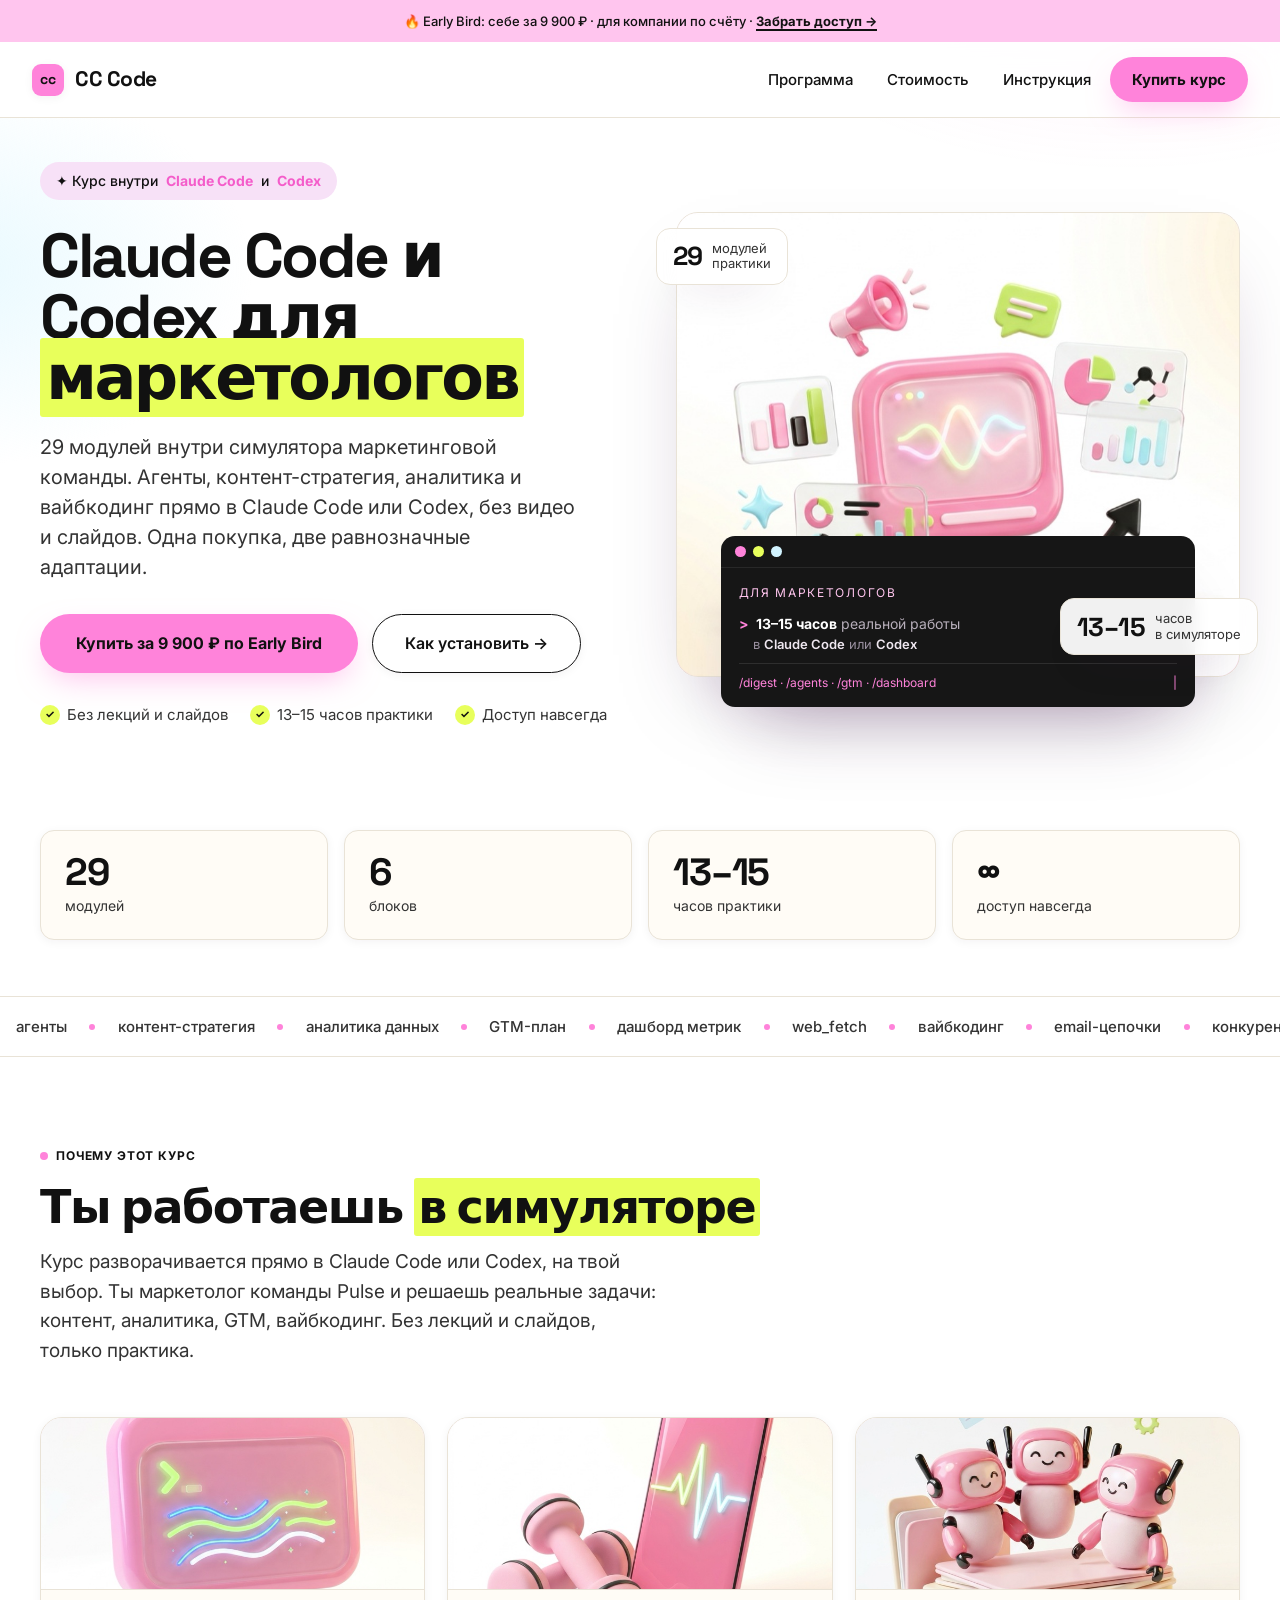
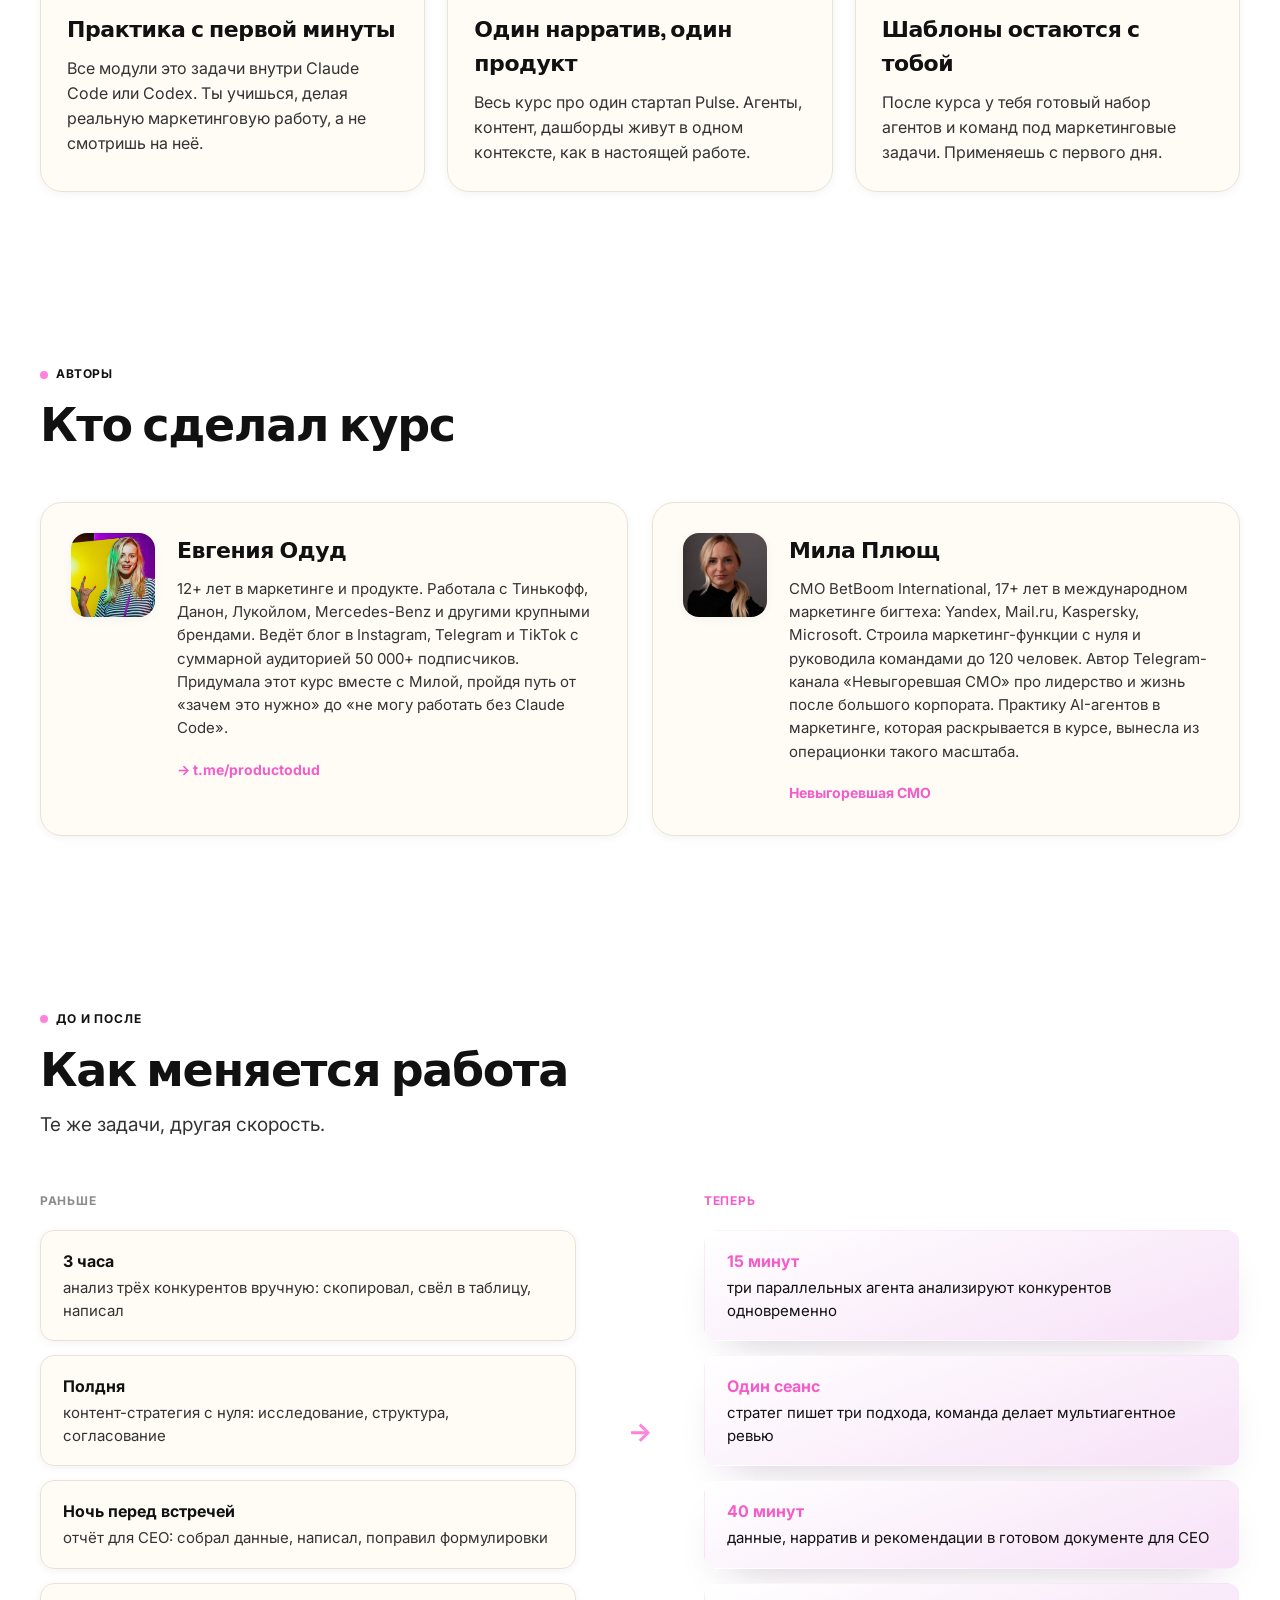
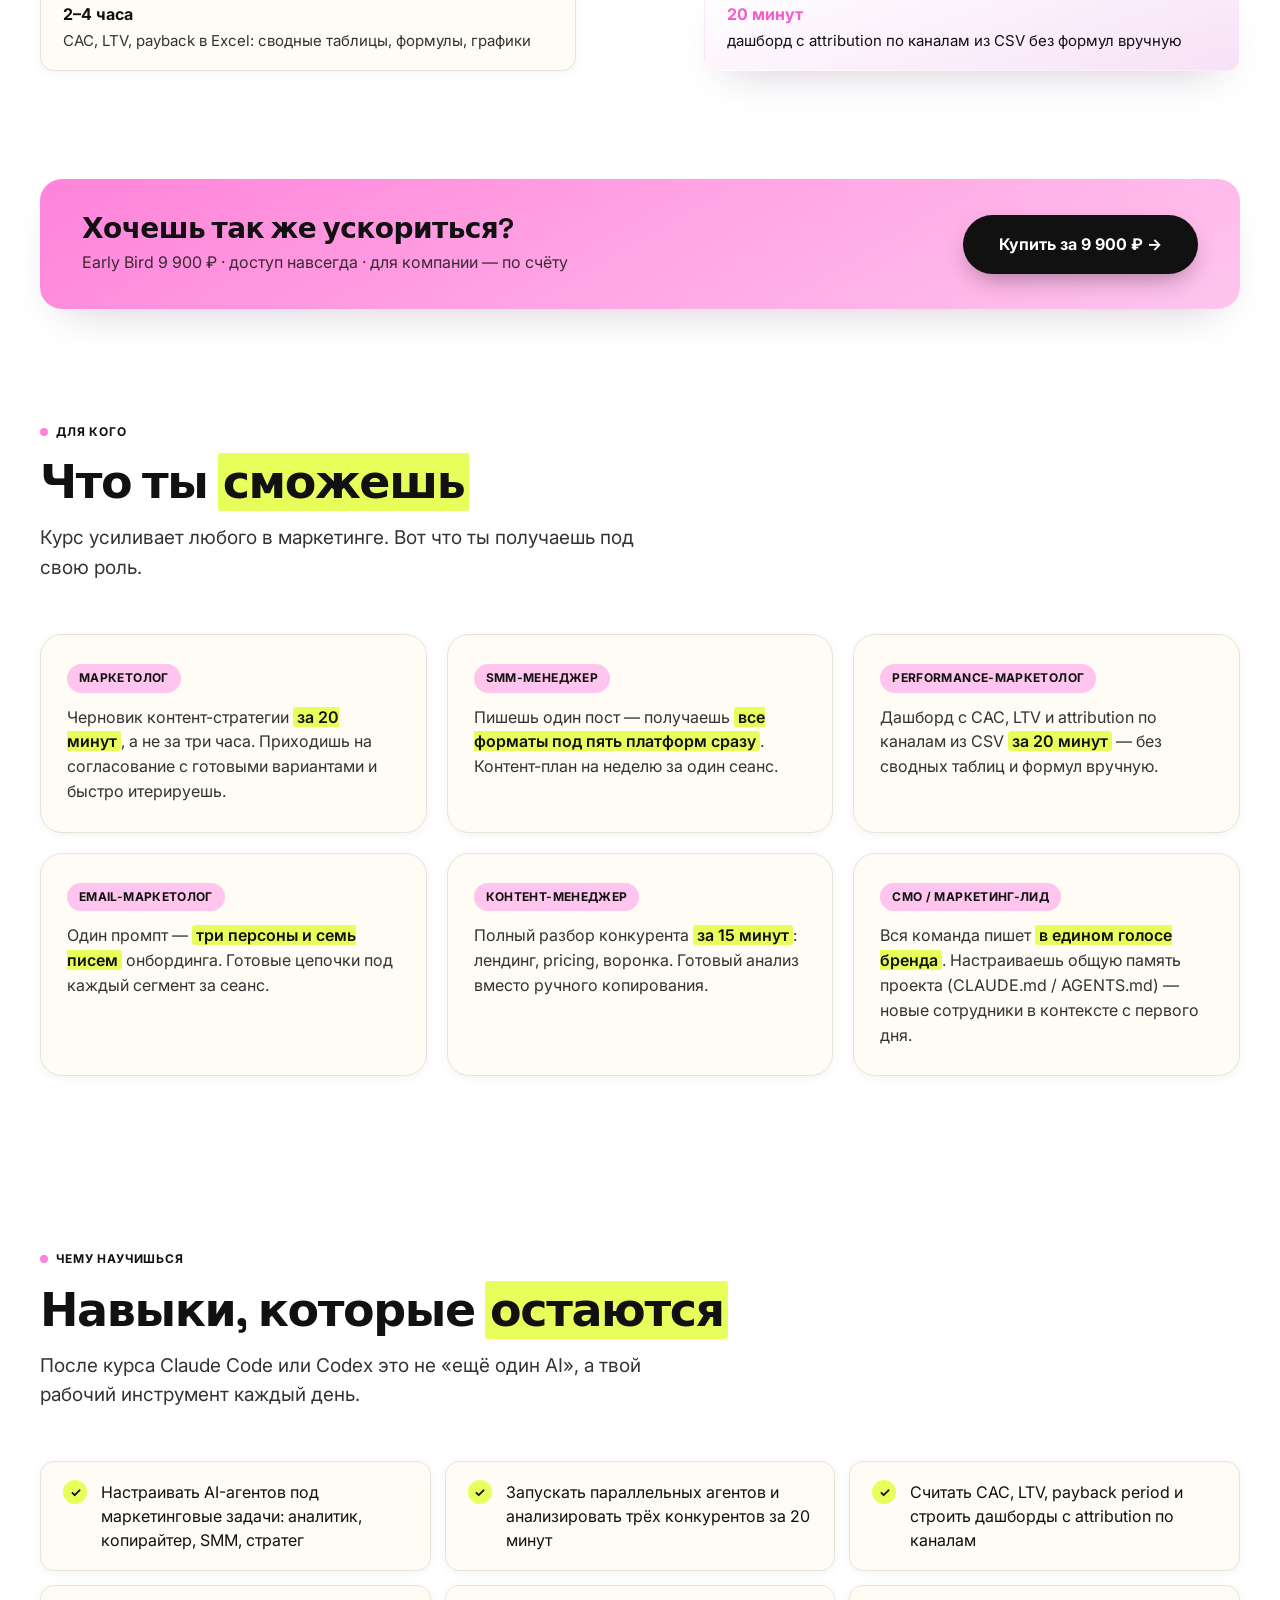
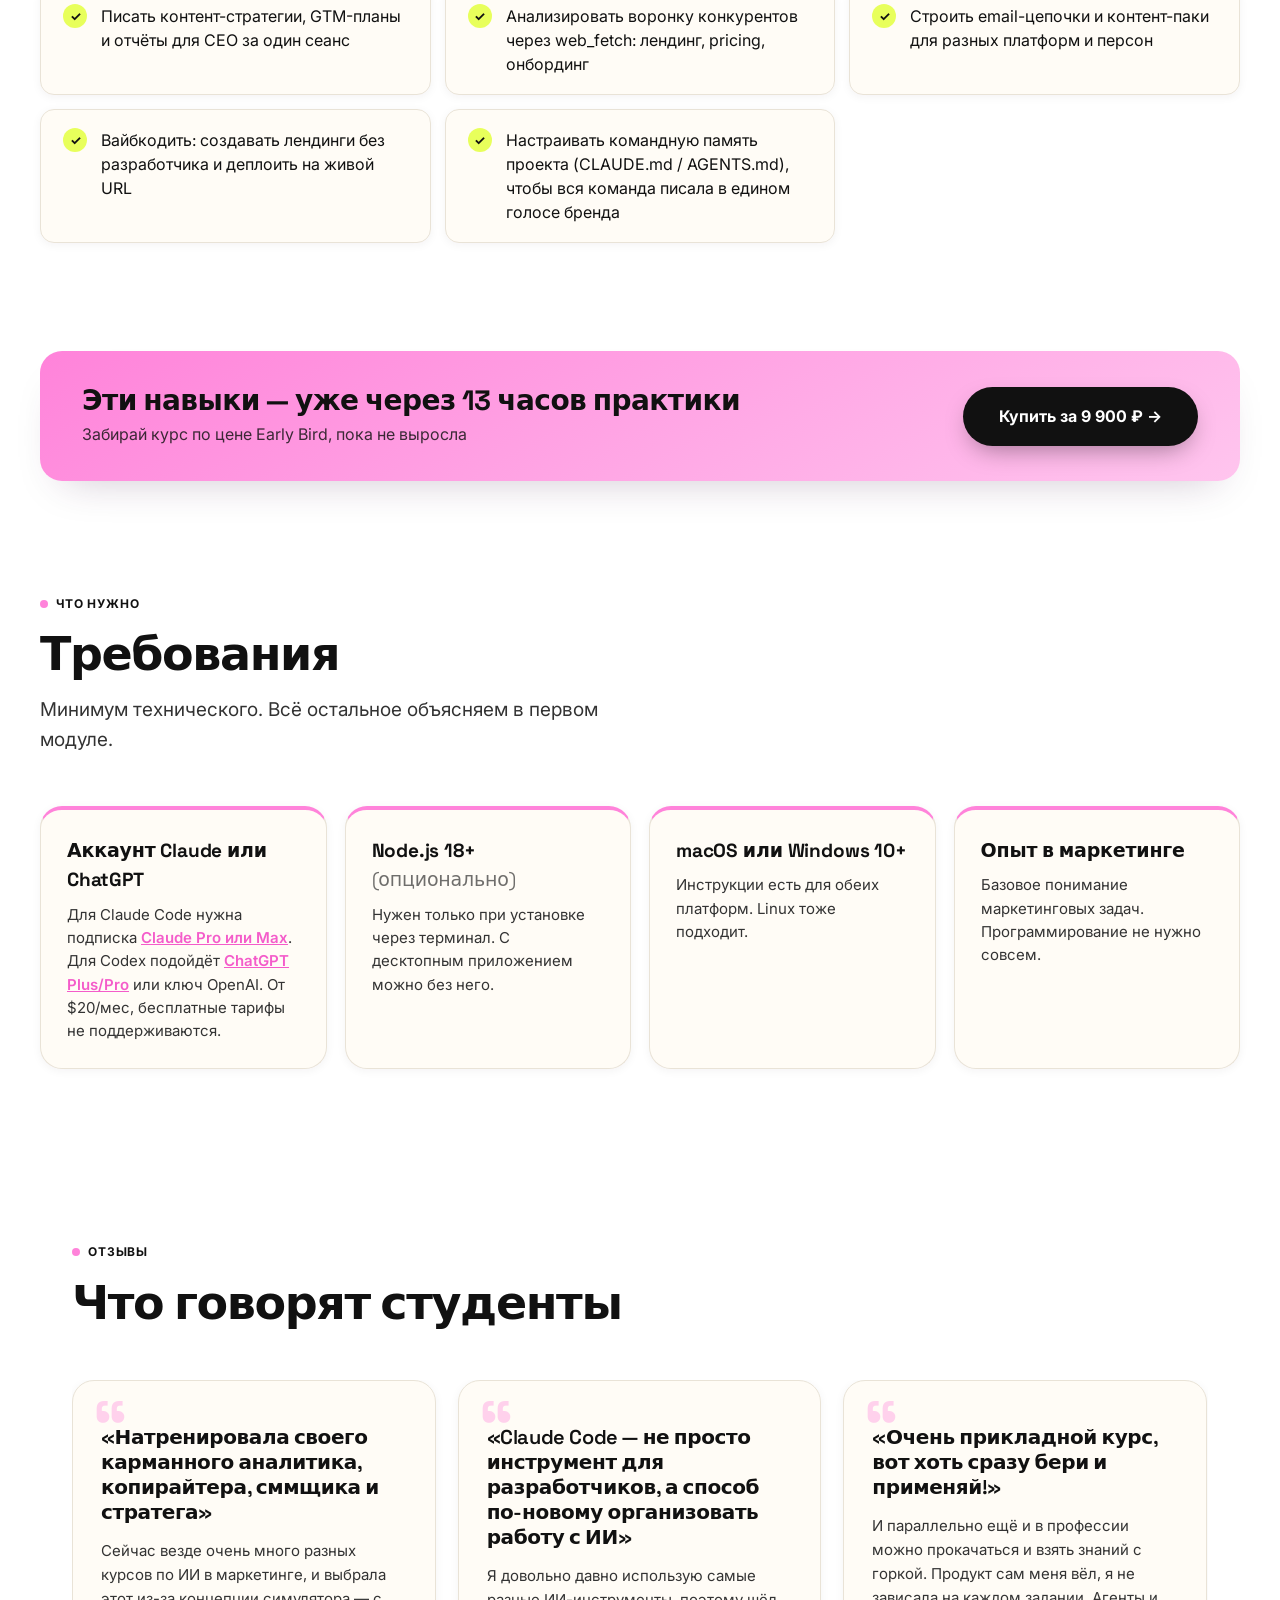
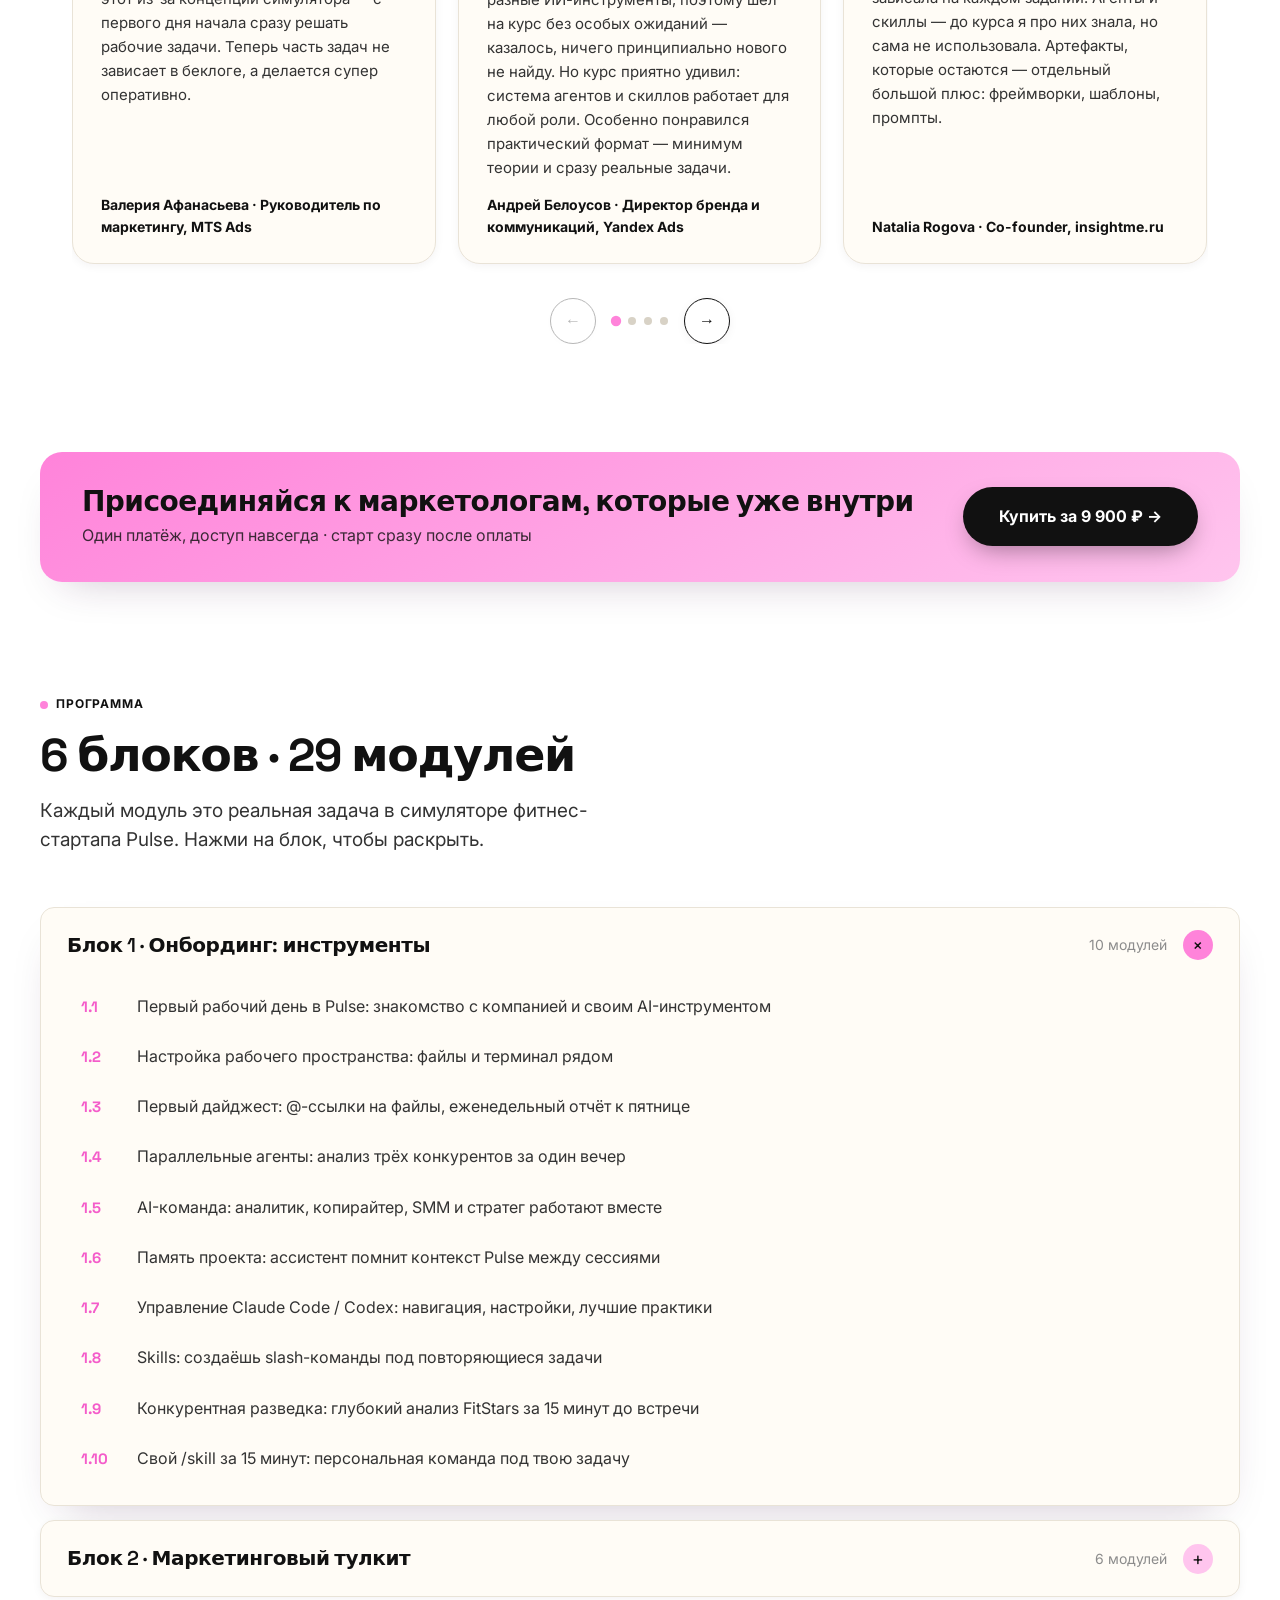
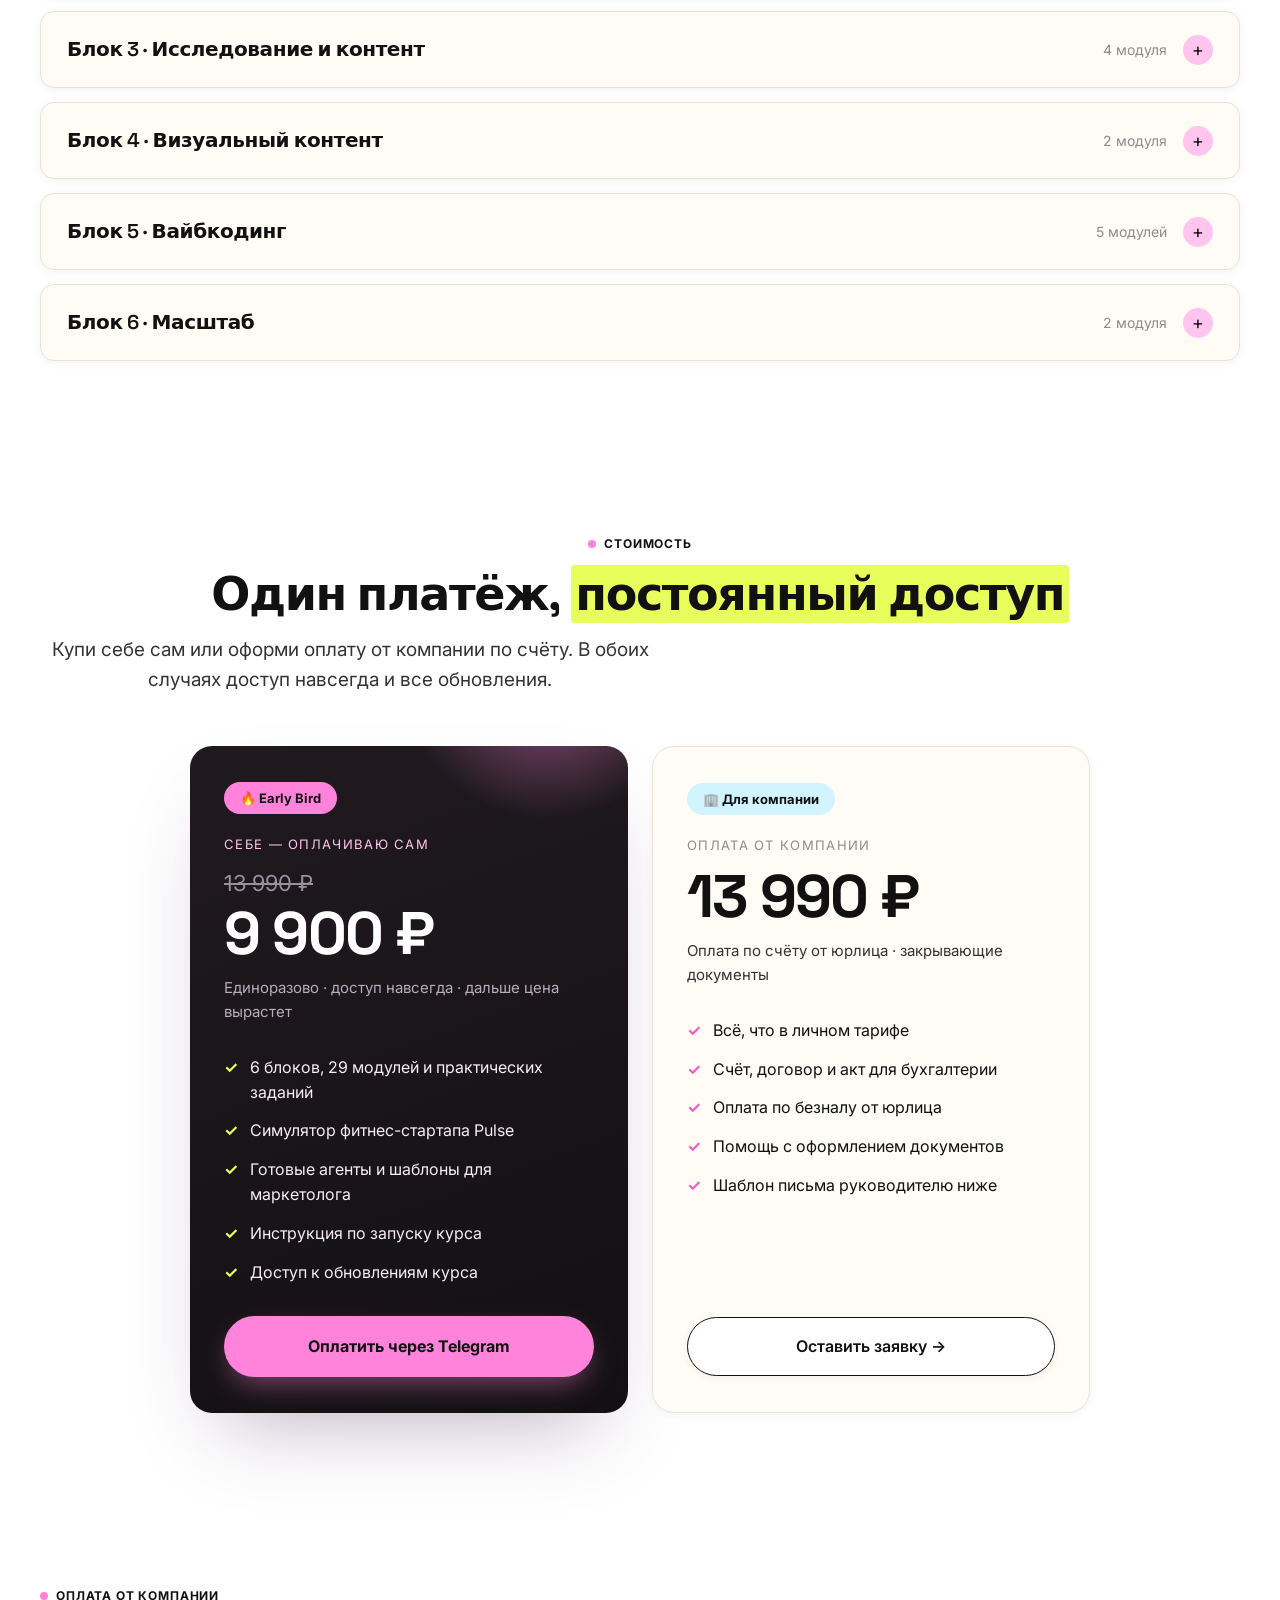
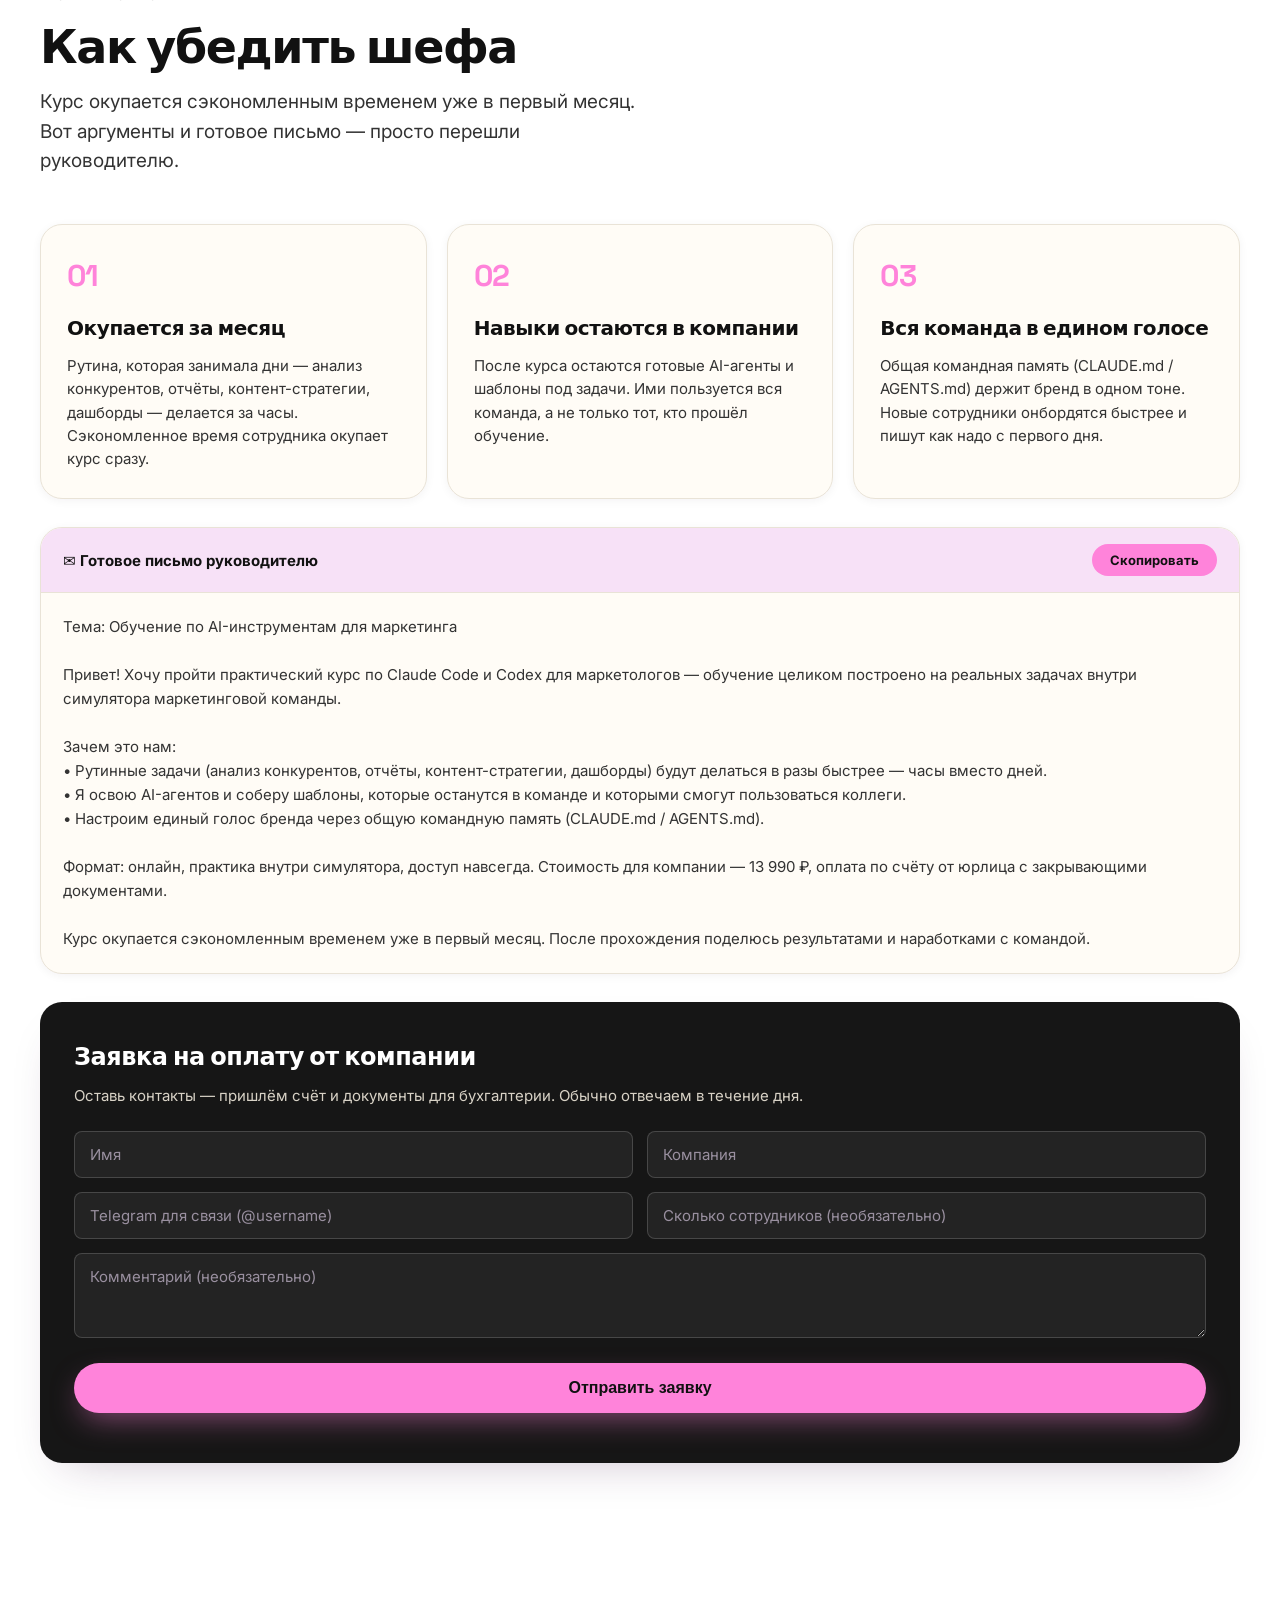
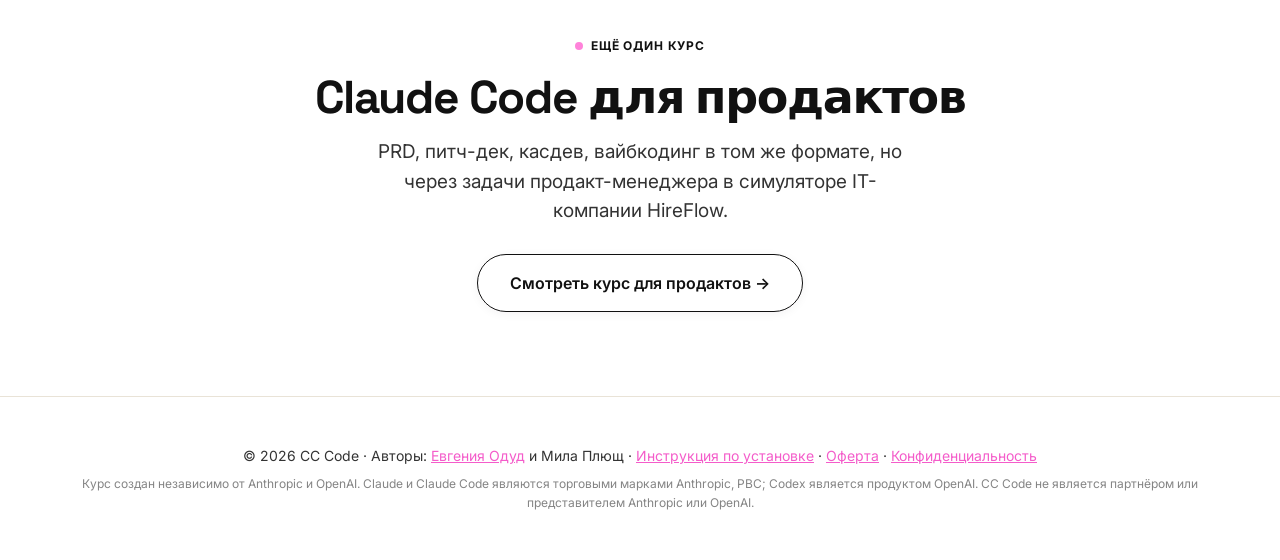
==== commit b3b018c8: "Pricing display: strikethrough 13 990 → 9 900 personal, company plain 13 990 Co-Authored-By: Claude " ====
--- a/index.html
+++ b/index.html
@@ -67,7 +67,7 @@
           {
             "@type": "Offer",
             "name": "Оплата от компании",
-            "price": "15990",
+            "price": "13990",
             "priceCurrency": "RUB",
             "availability": "https://schema.org/InStock",
             "url": "https://odud.marketing/#company-form"
@@ -575,6 +575,7 @@
         <div class="price-card price-card--personal">
           <div class="price-early-bird">🔥 Early Bird</div>
           <div class="price-label">Себе — оплачиваю сам</div>
+          <div class="price-original">13 990 ₽</div>
           <div class="price-amount">9 900 ₽</div>
           <div class="price-note">Единоразово · доступ навсегда · дальше цена вырастет</div>
           <ul class="price-includes">
@@ -593,7 +594,7 @@
         <div class="price-card price-card--company">
           <div class="price-tag">🏢 Для компании</div>
           <div class="price-label">Оплата от компании</div>
-          <div class="price-amount">15 990 ₽</div>
+          <div class="price-amount">13 990 ₽</div>
           <div class="price-note">Оплата по счёту от юрлица · закрывающие документы</div>
           <ul class="price-includes">
             <li><span class="check">✓</span> Всё, что в личном тарифе</li>
@@ -647,7 +648,7 @@
 • Я освою AI-агентов и соберу шаблоны, которые останутся в команде и которыми смогут пользоваться коллеги.
 • Настроим единый голос бренда через общую командную память (CLAUDE.md / AGENTS.md).
 
-Формат: онлайн, практика внутри симулятора, доступ навсегда. Стоимость для компании — 15 990 ₽, оплата по счёту от юрлица с закрывающими документами.
+Формат: онлайн, практика внутри симулятора, доступ навсегда. Стоимость для компании — 13 990 ₽, оплата по счёту от юрлица с закрывающими документами.
 
 Курс окупается сэкономленным временем уже в первый месяц. После прохождения поделюсь результатами и наработками с командой.</div>
       </div>
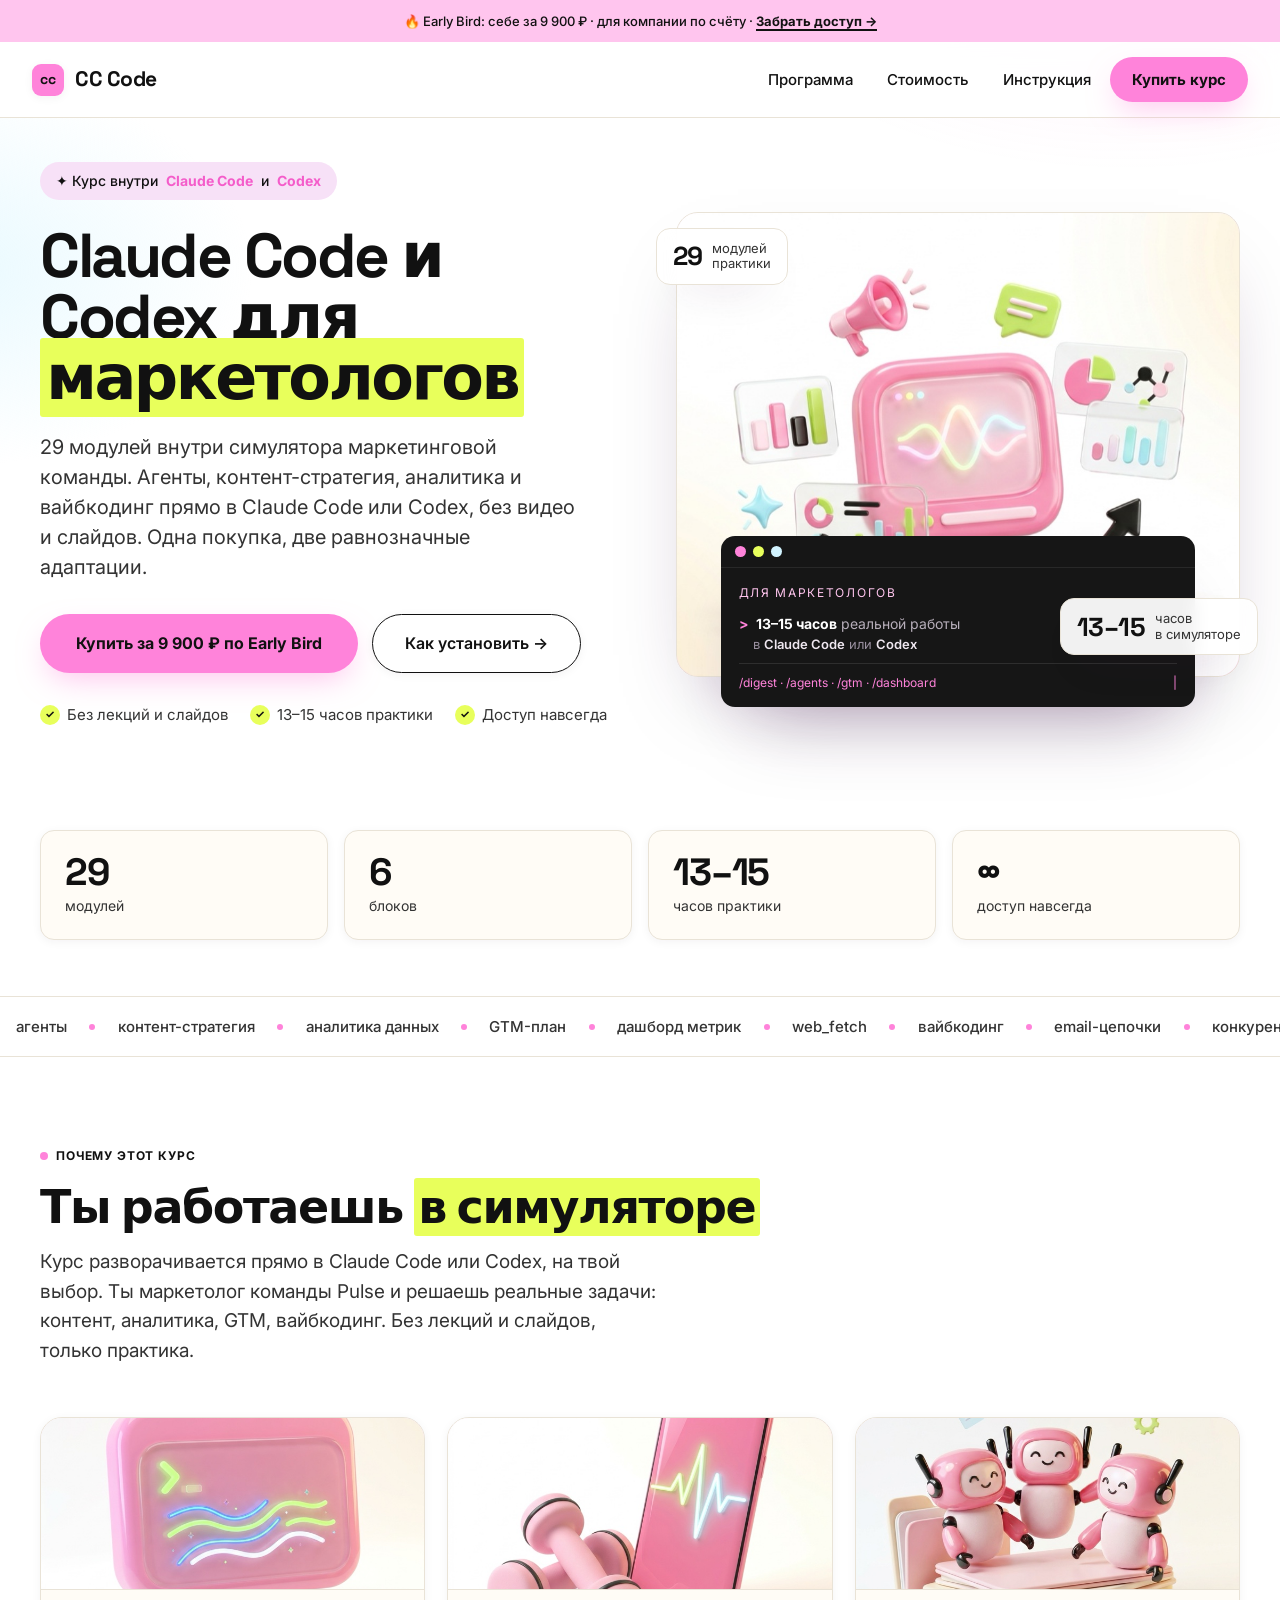
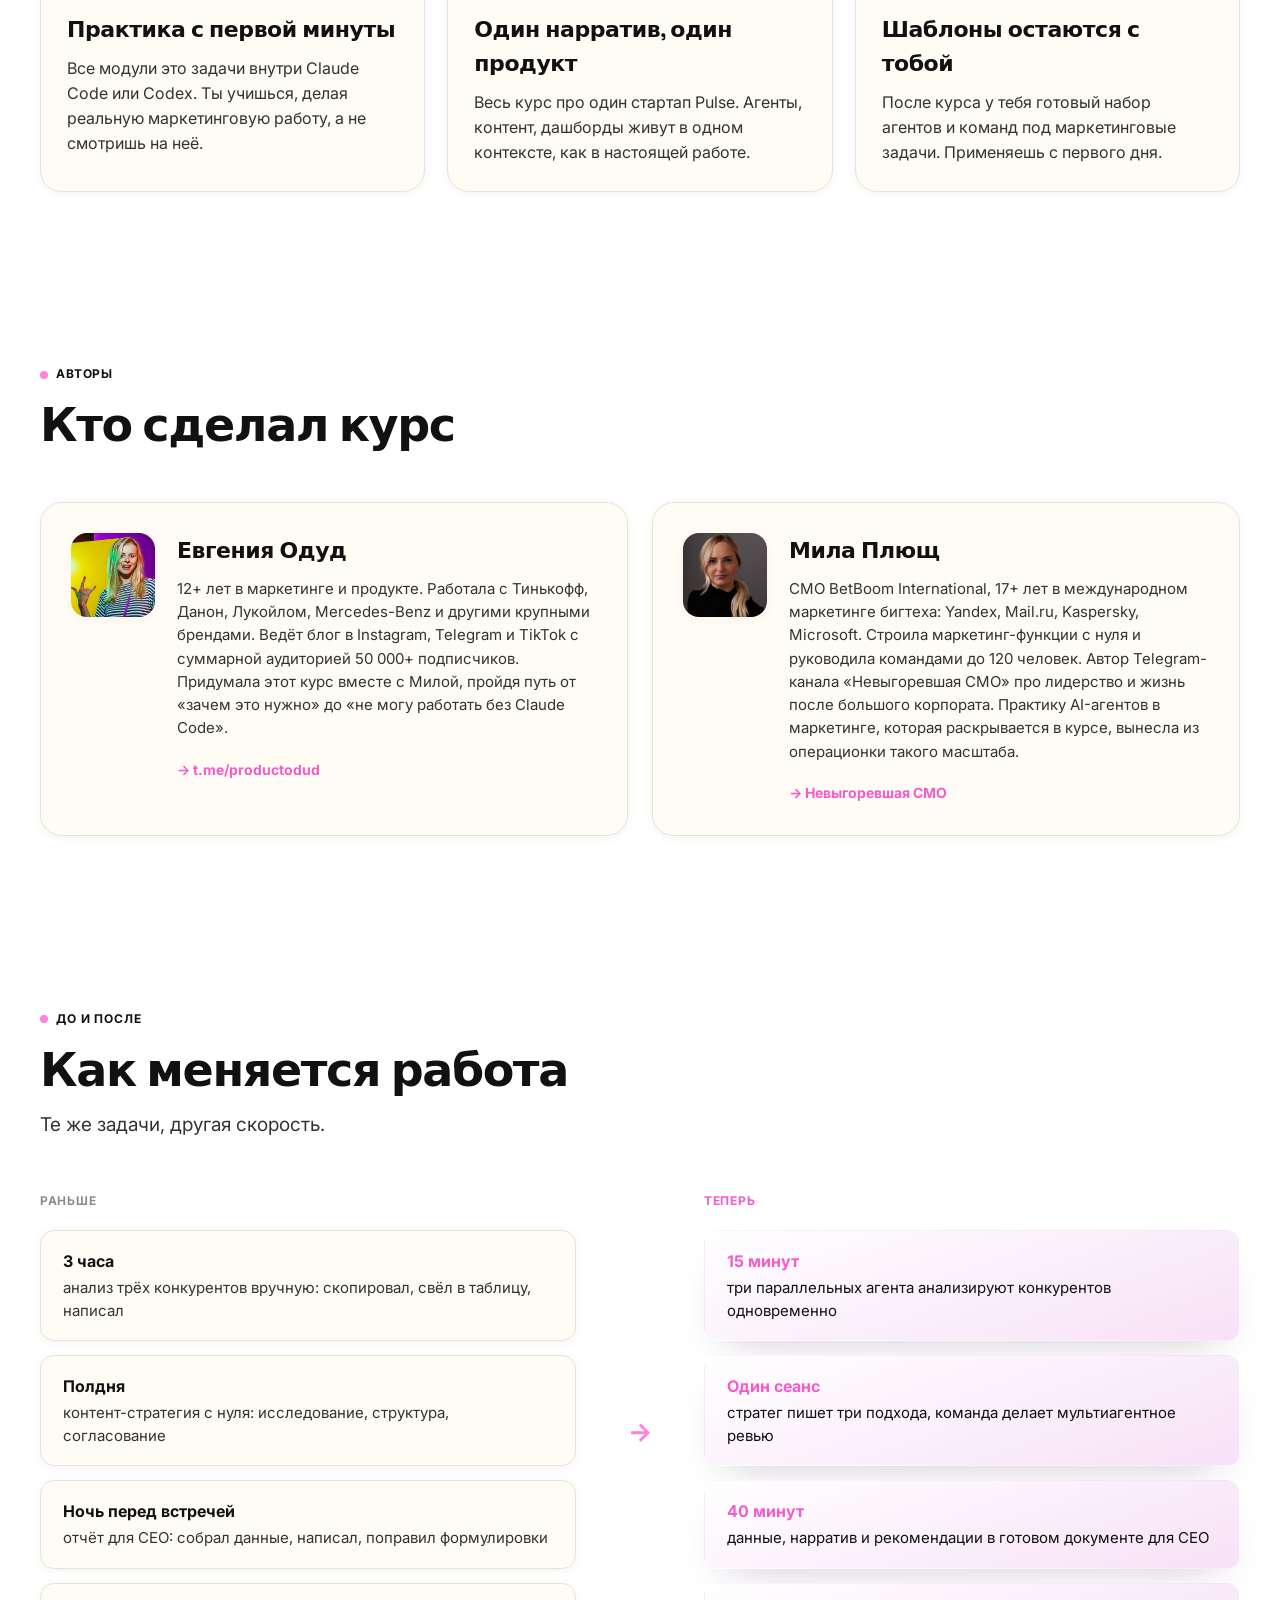
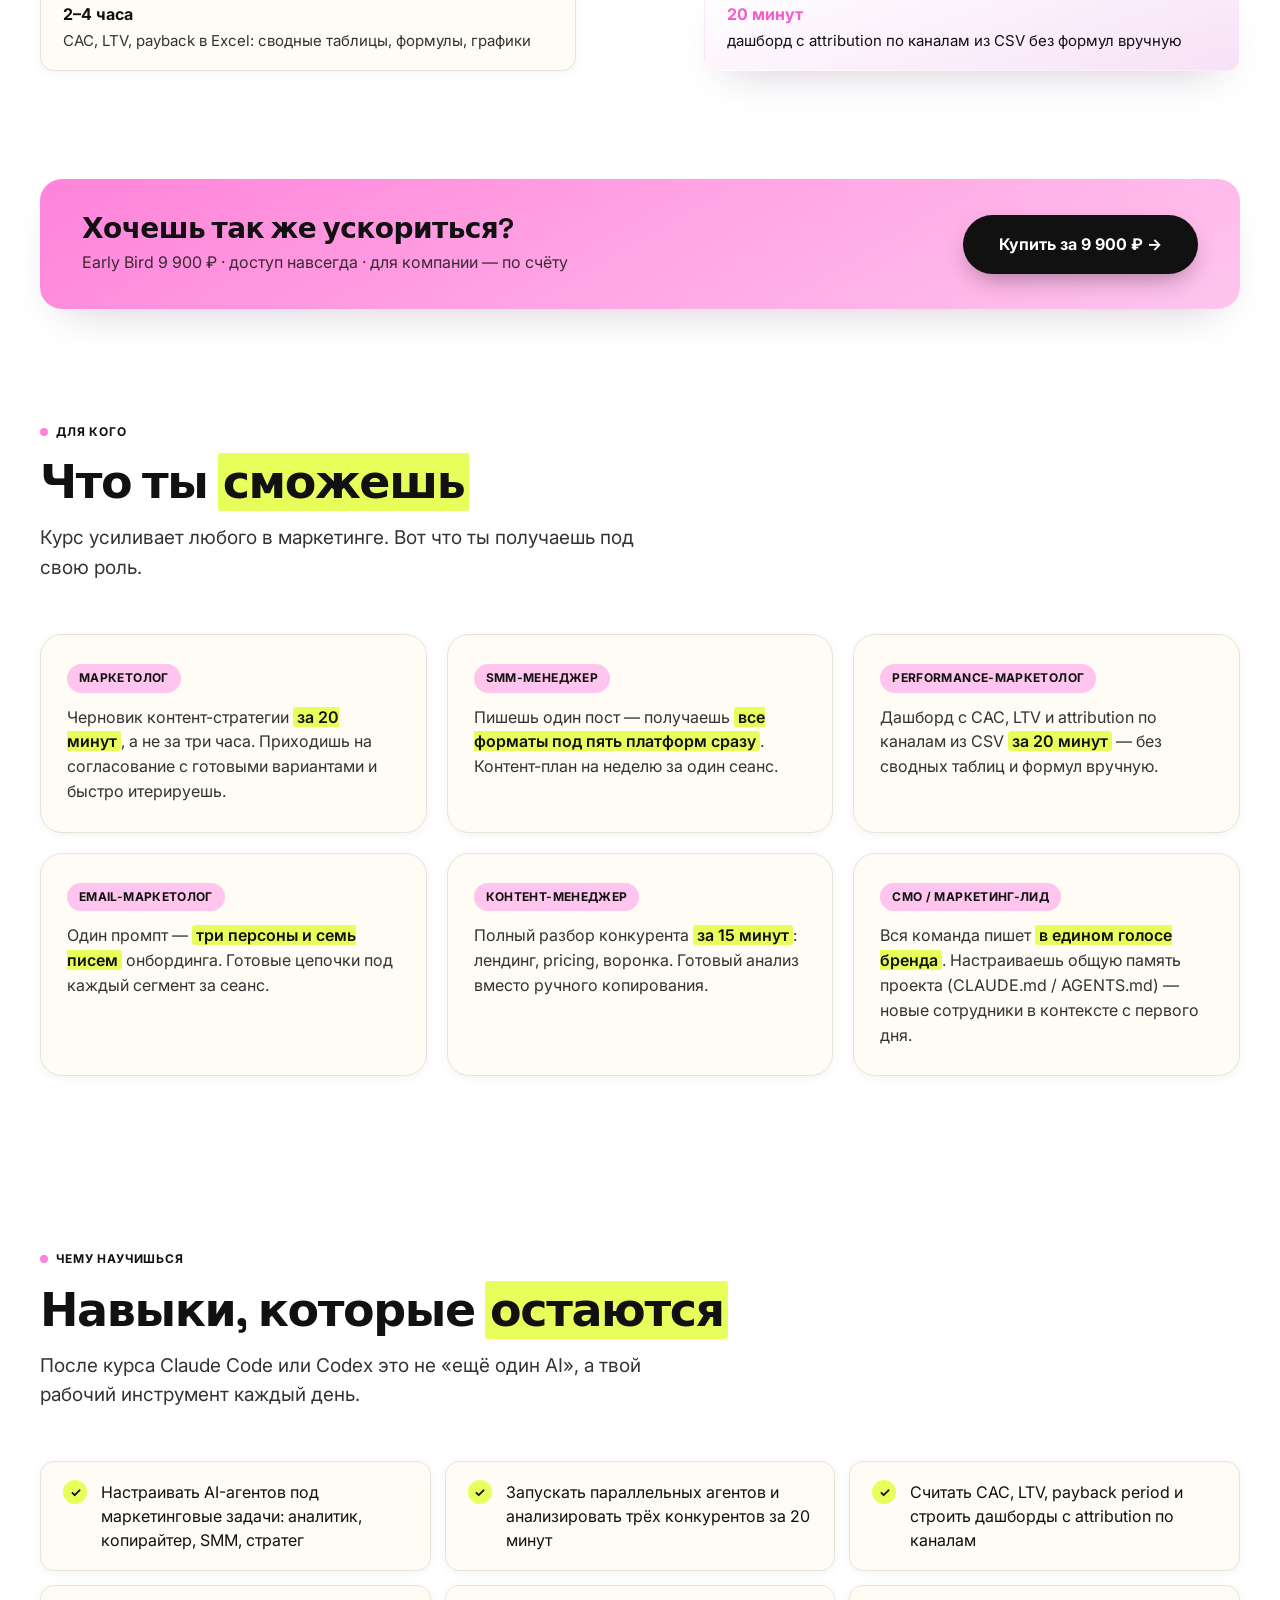
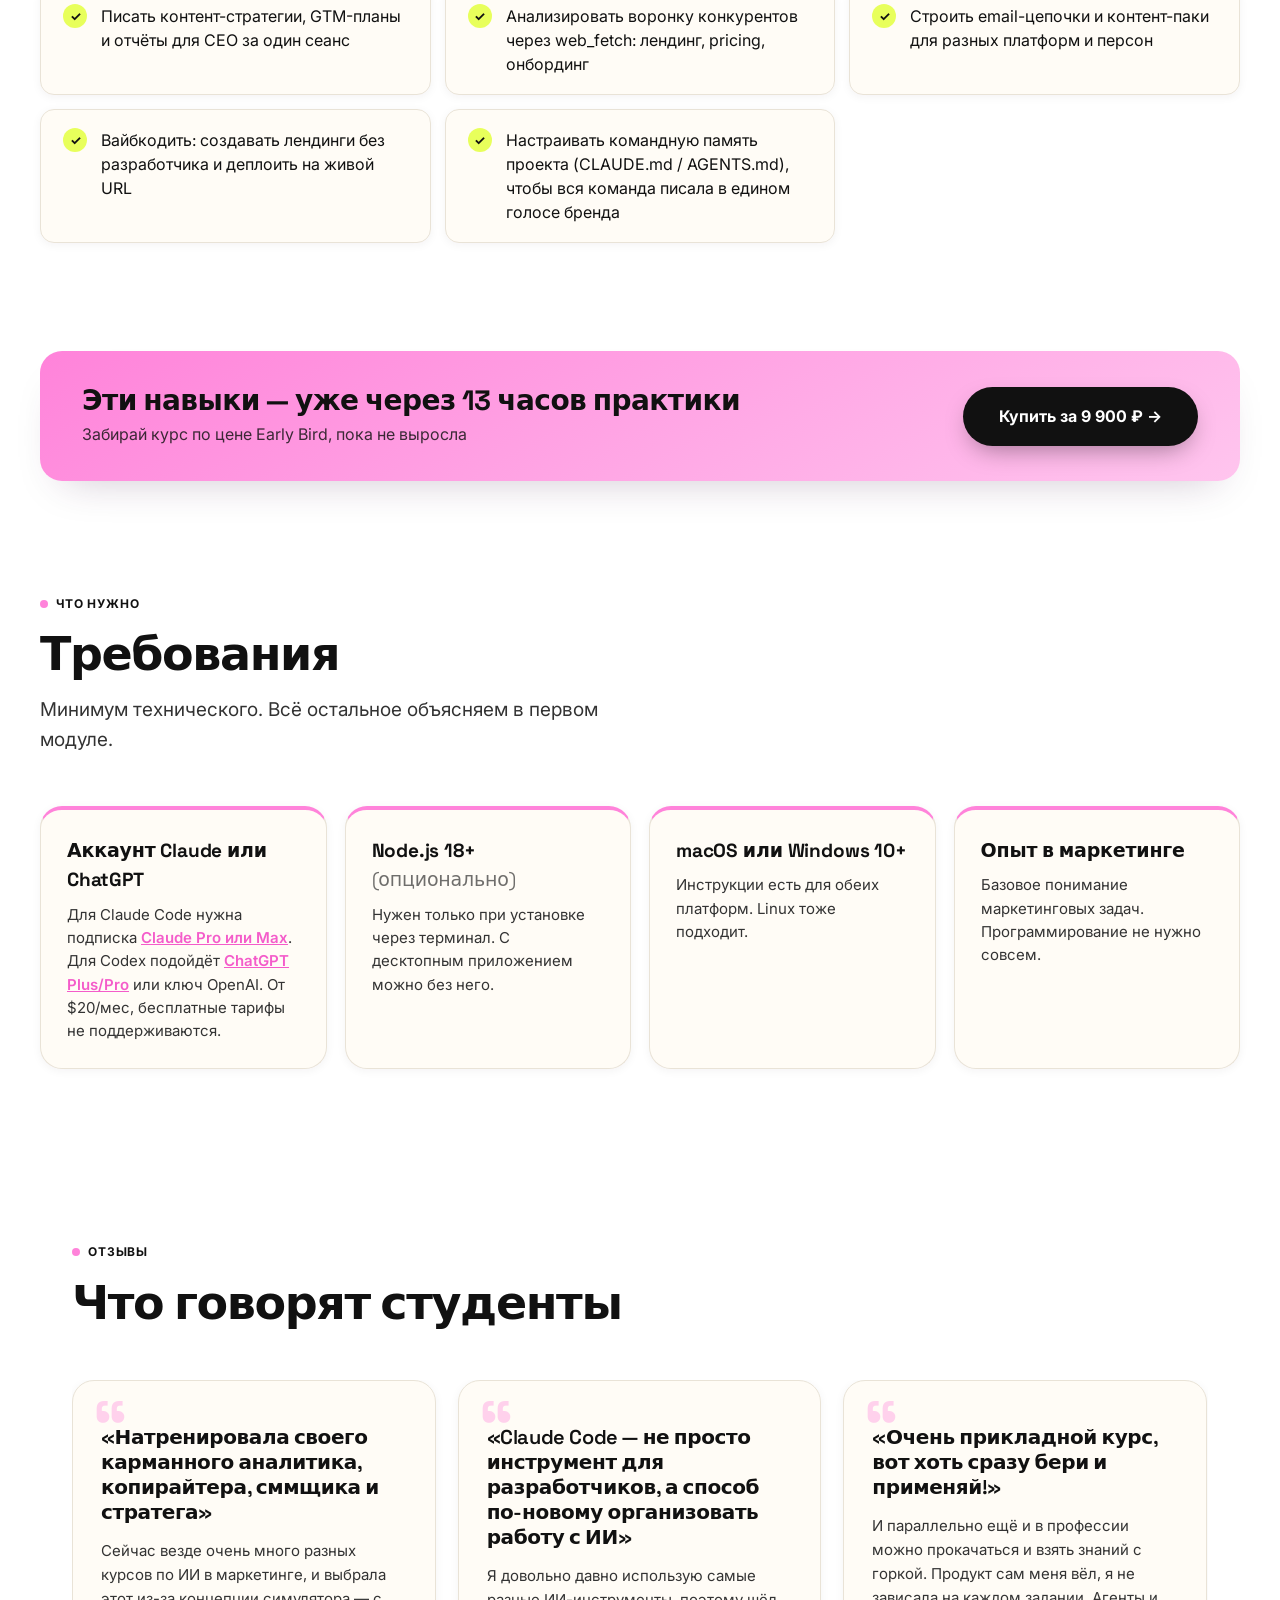
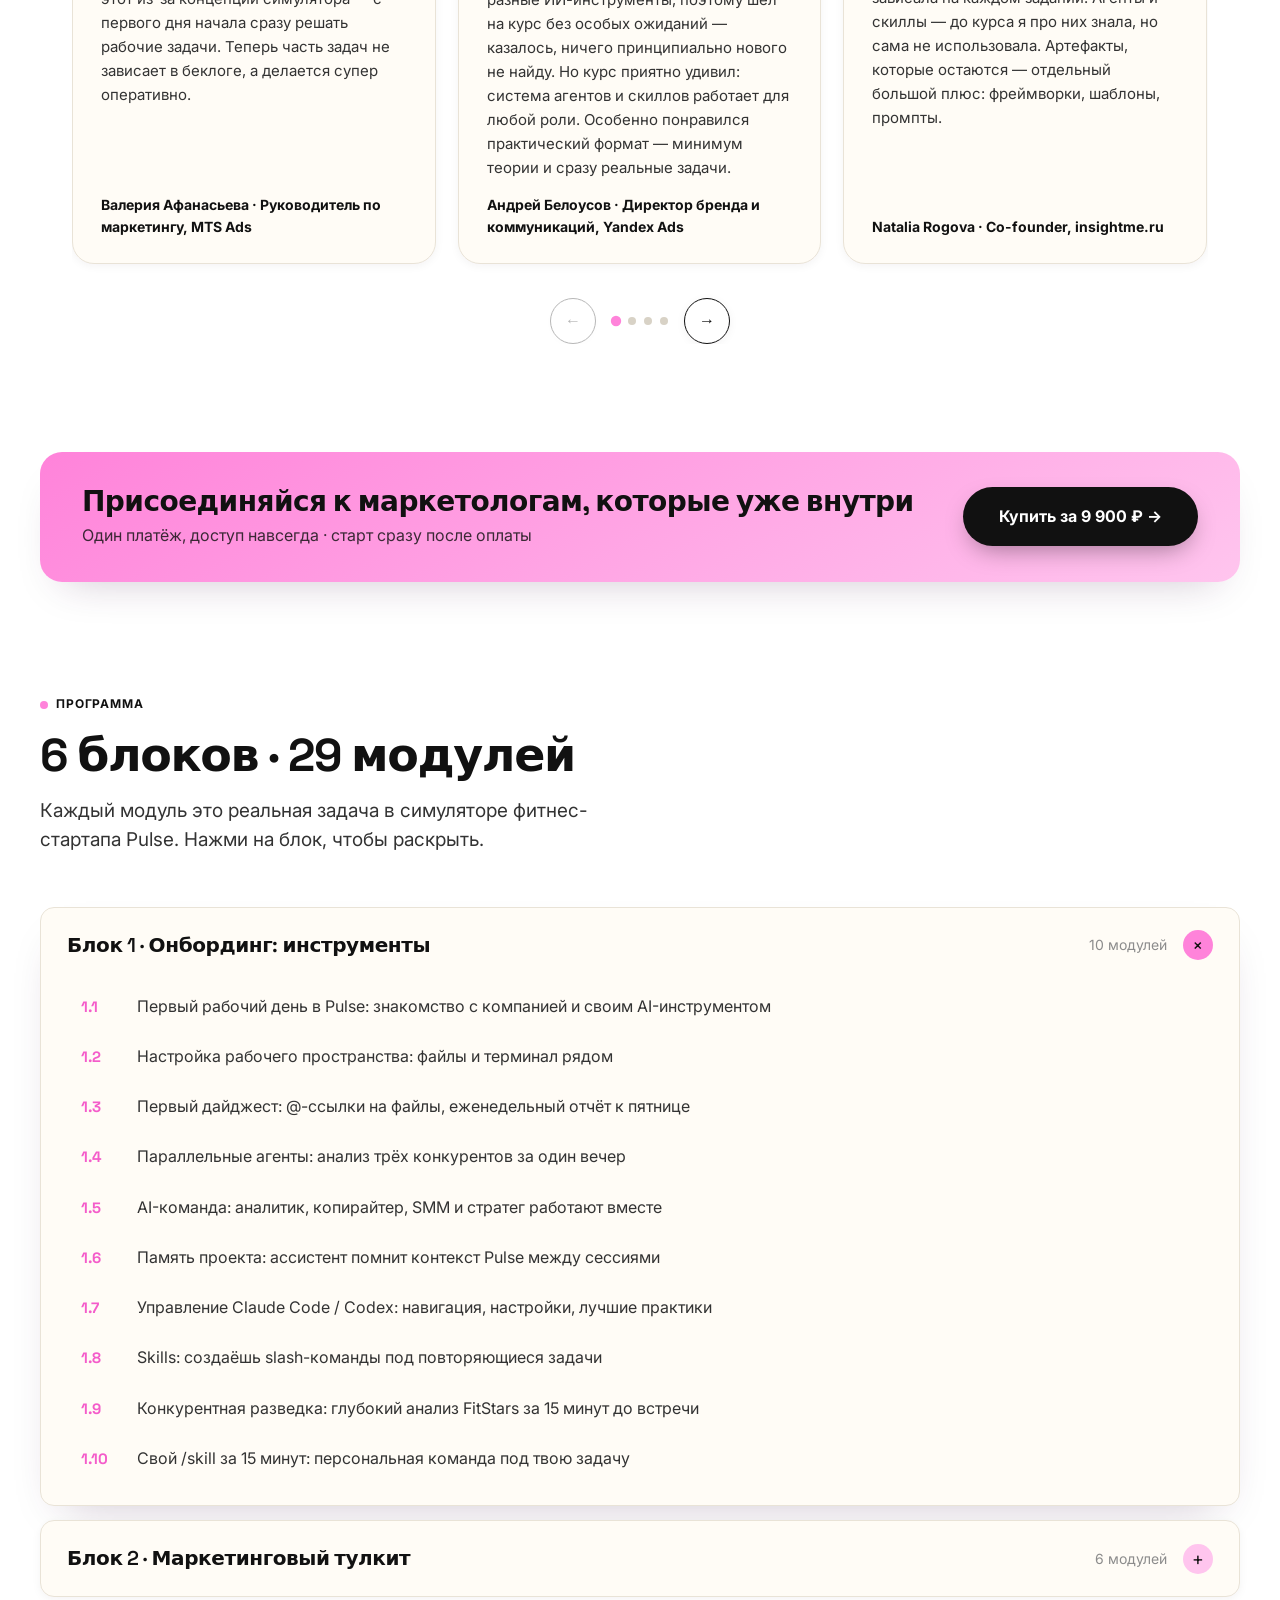
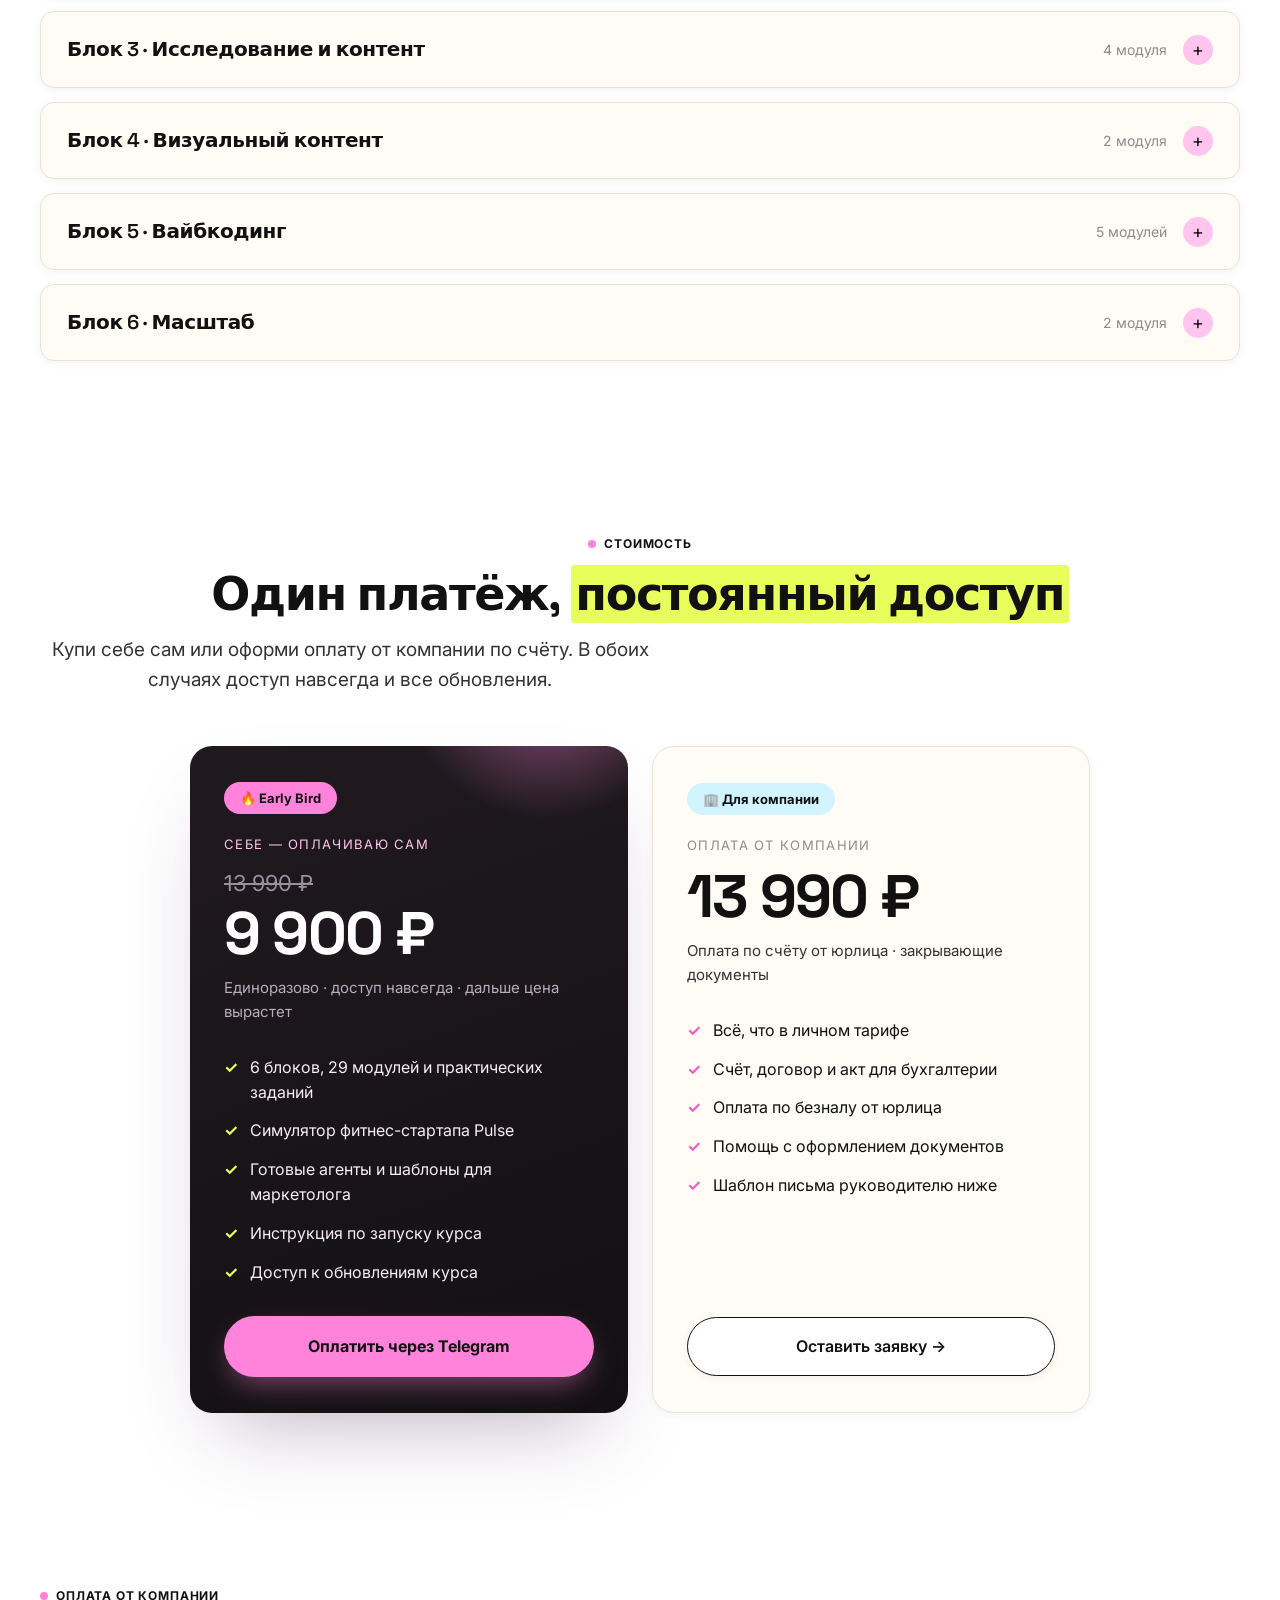
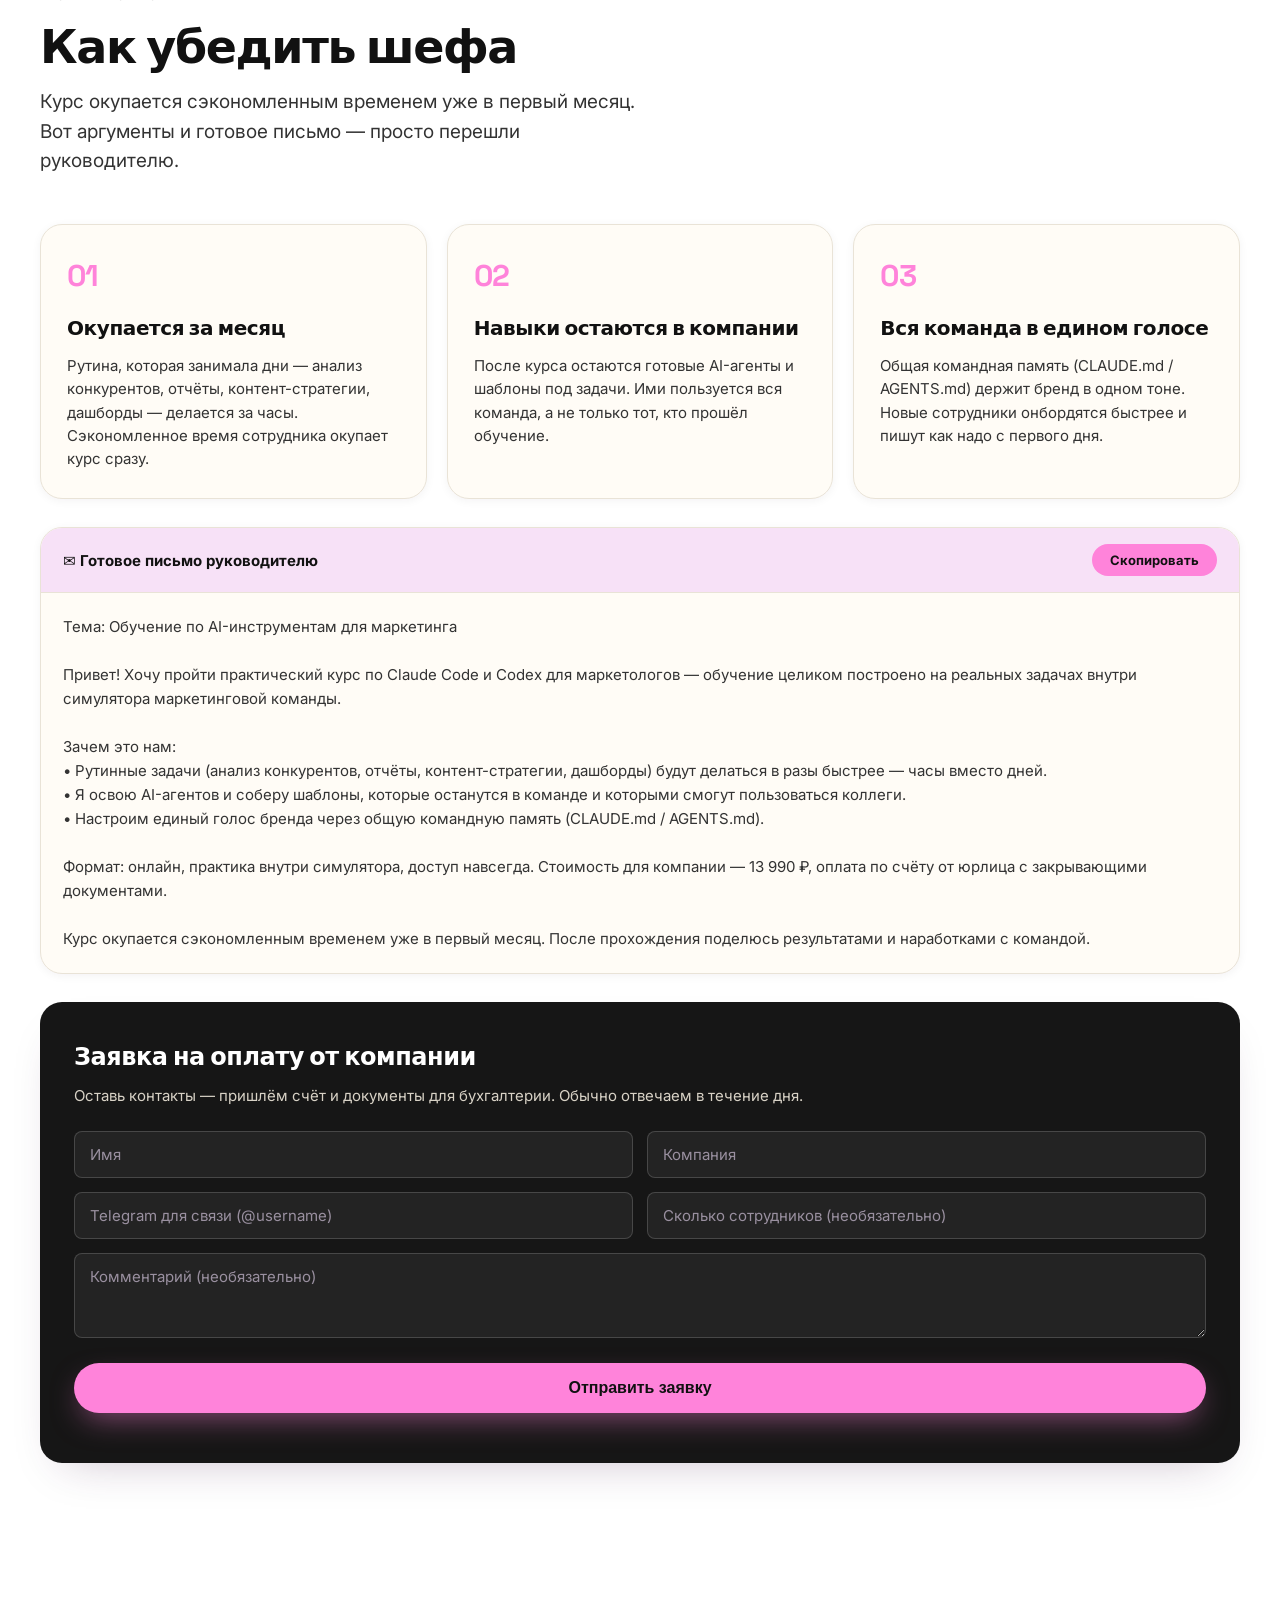
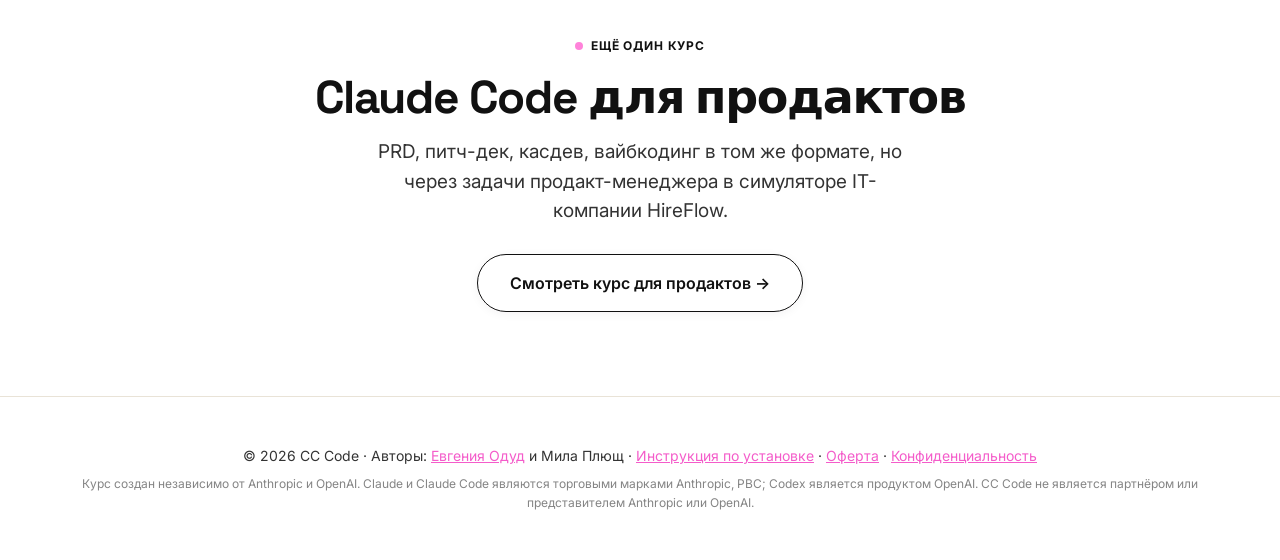
==== commit d01b5fec: "Make Mila's channel a clickable link (t.me/milaivy) Co-Authored-By: Claude Opus 4.8 (1M context) <no" ====
--- a/index.html
+++ b/index.html
@@ -250,7 +250,7 @@
             <p>
               CMO BetBoom International, 17+ лет в международном маркетинге бигтеха: Yandex, Mail.ru, Kaspersky, Microsoft. Строила маркетинг-функции с нуля и руководила командами до 120 человек. Автор Telegram-канала «Невыгоревшая СМО» про лидерство и жизнь после большого корпората. Практику AI-агентов в маркетинге, которая раскрывается в курсе, вынесла из операционки такого масштаба.
             </p>
-            <span class="author-link">Невыгоревшая СМО</span>
+            <a href="https://t.me/milaivy" class="author-link" target="_blank" rel="noopener">→ Невыгоревшая СМО</a>
           </div>
         </div>
       </div>
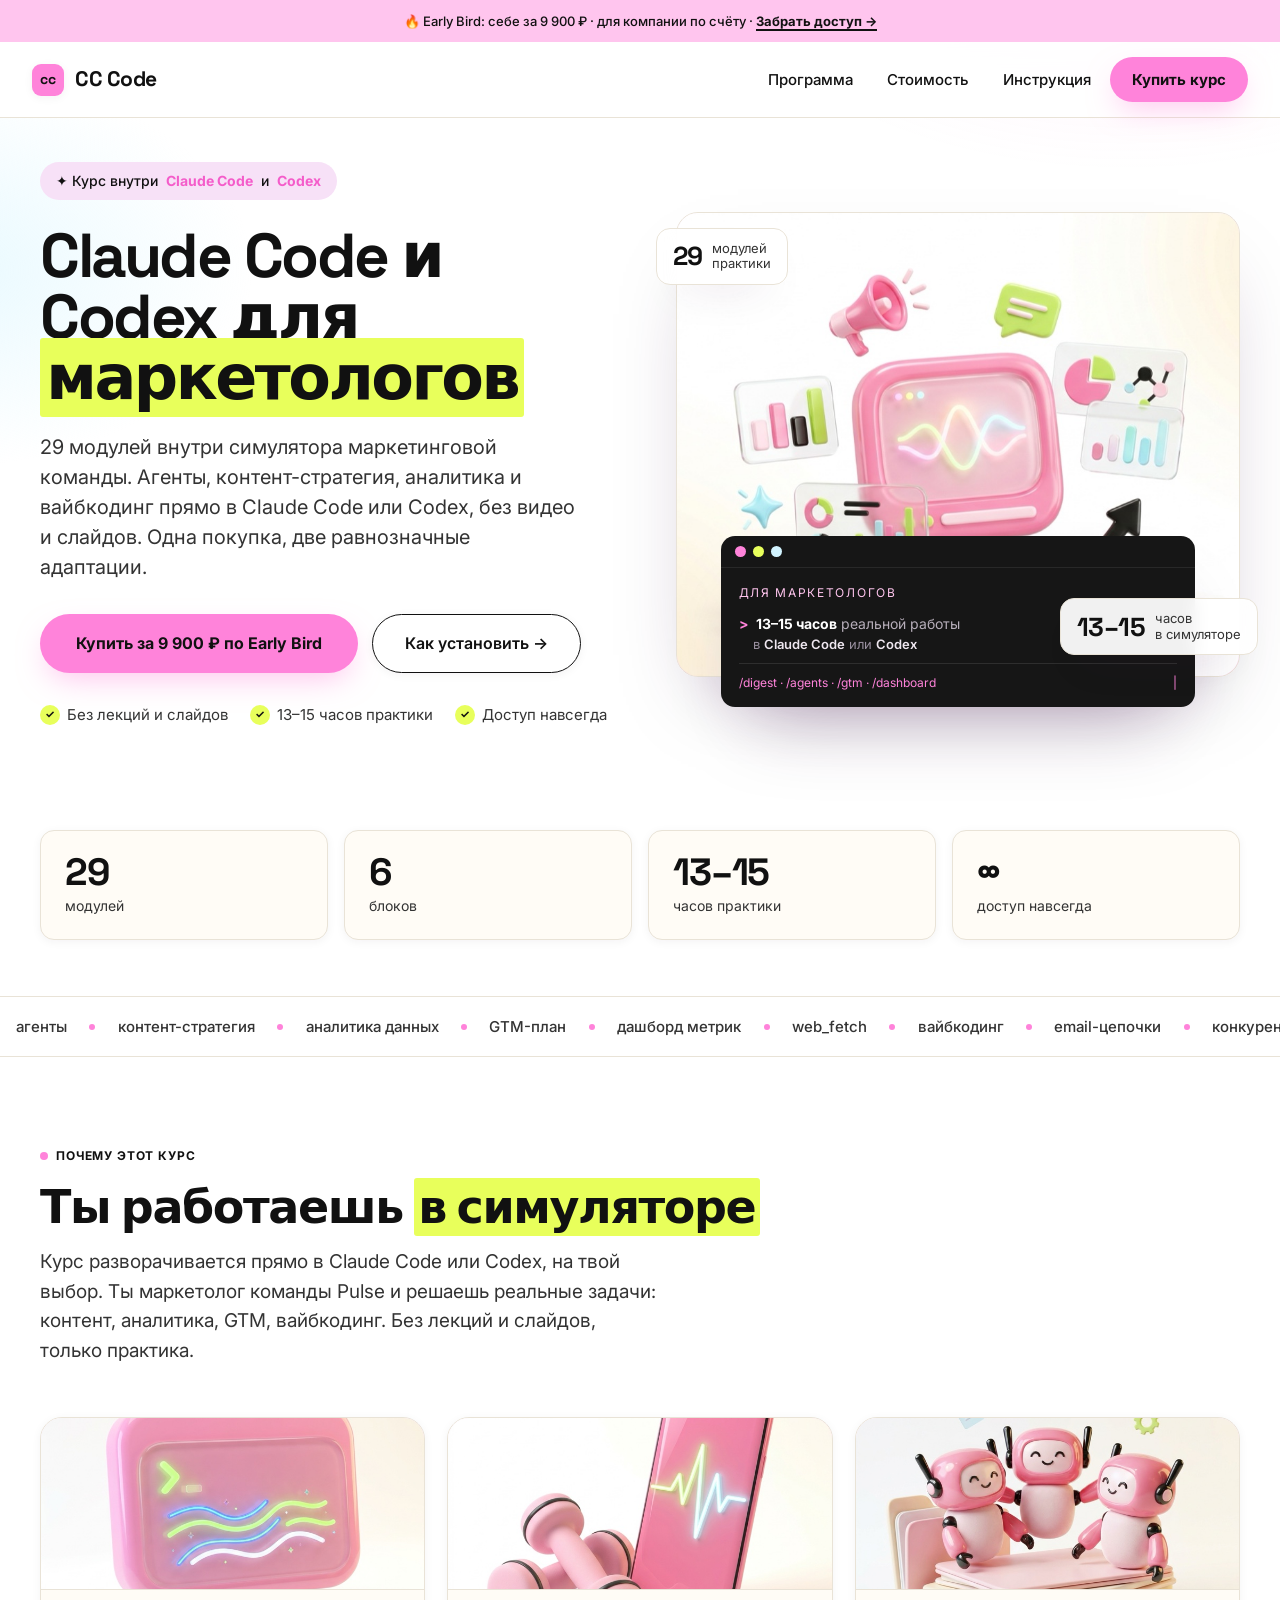
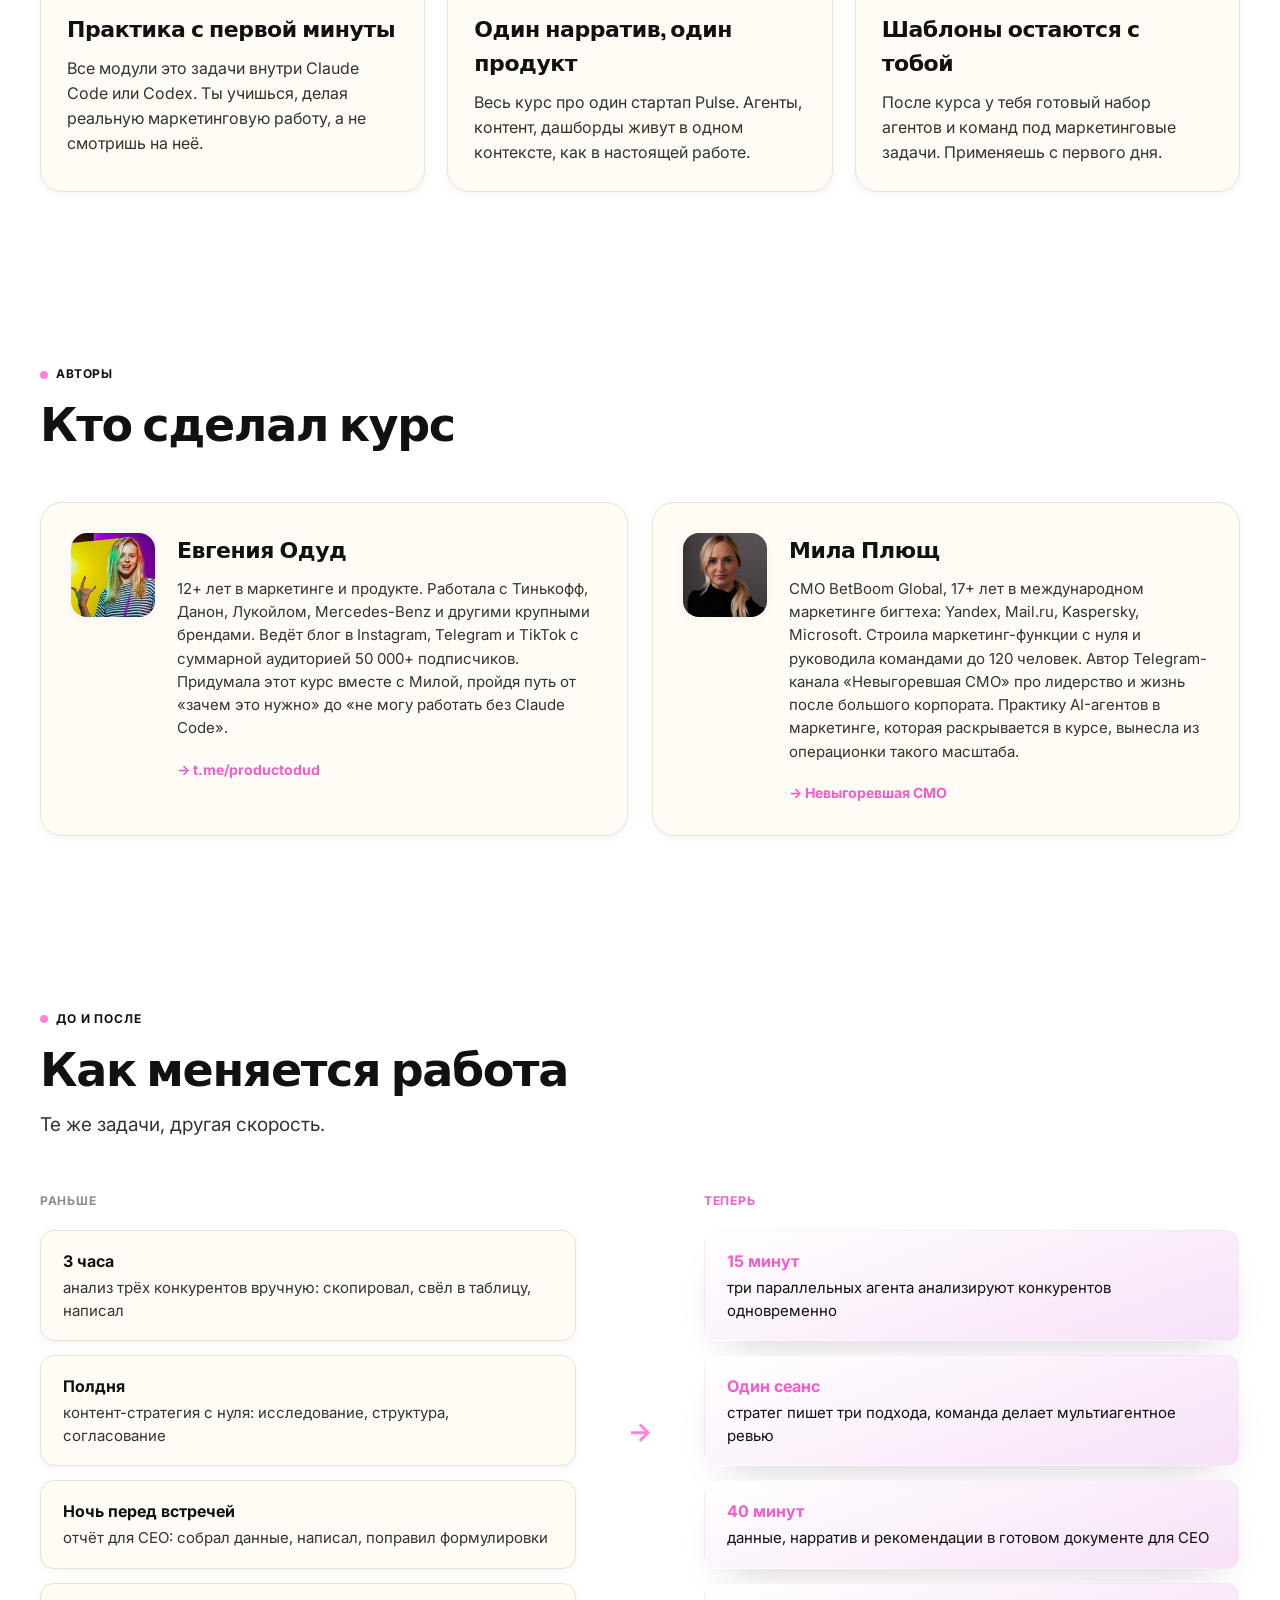
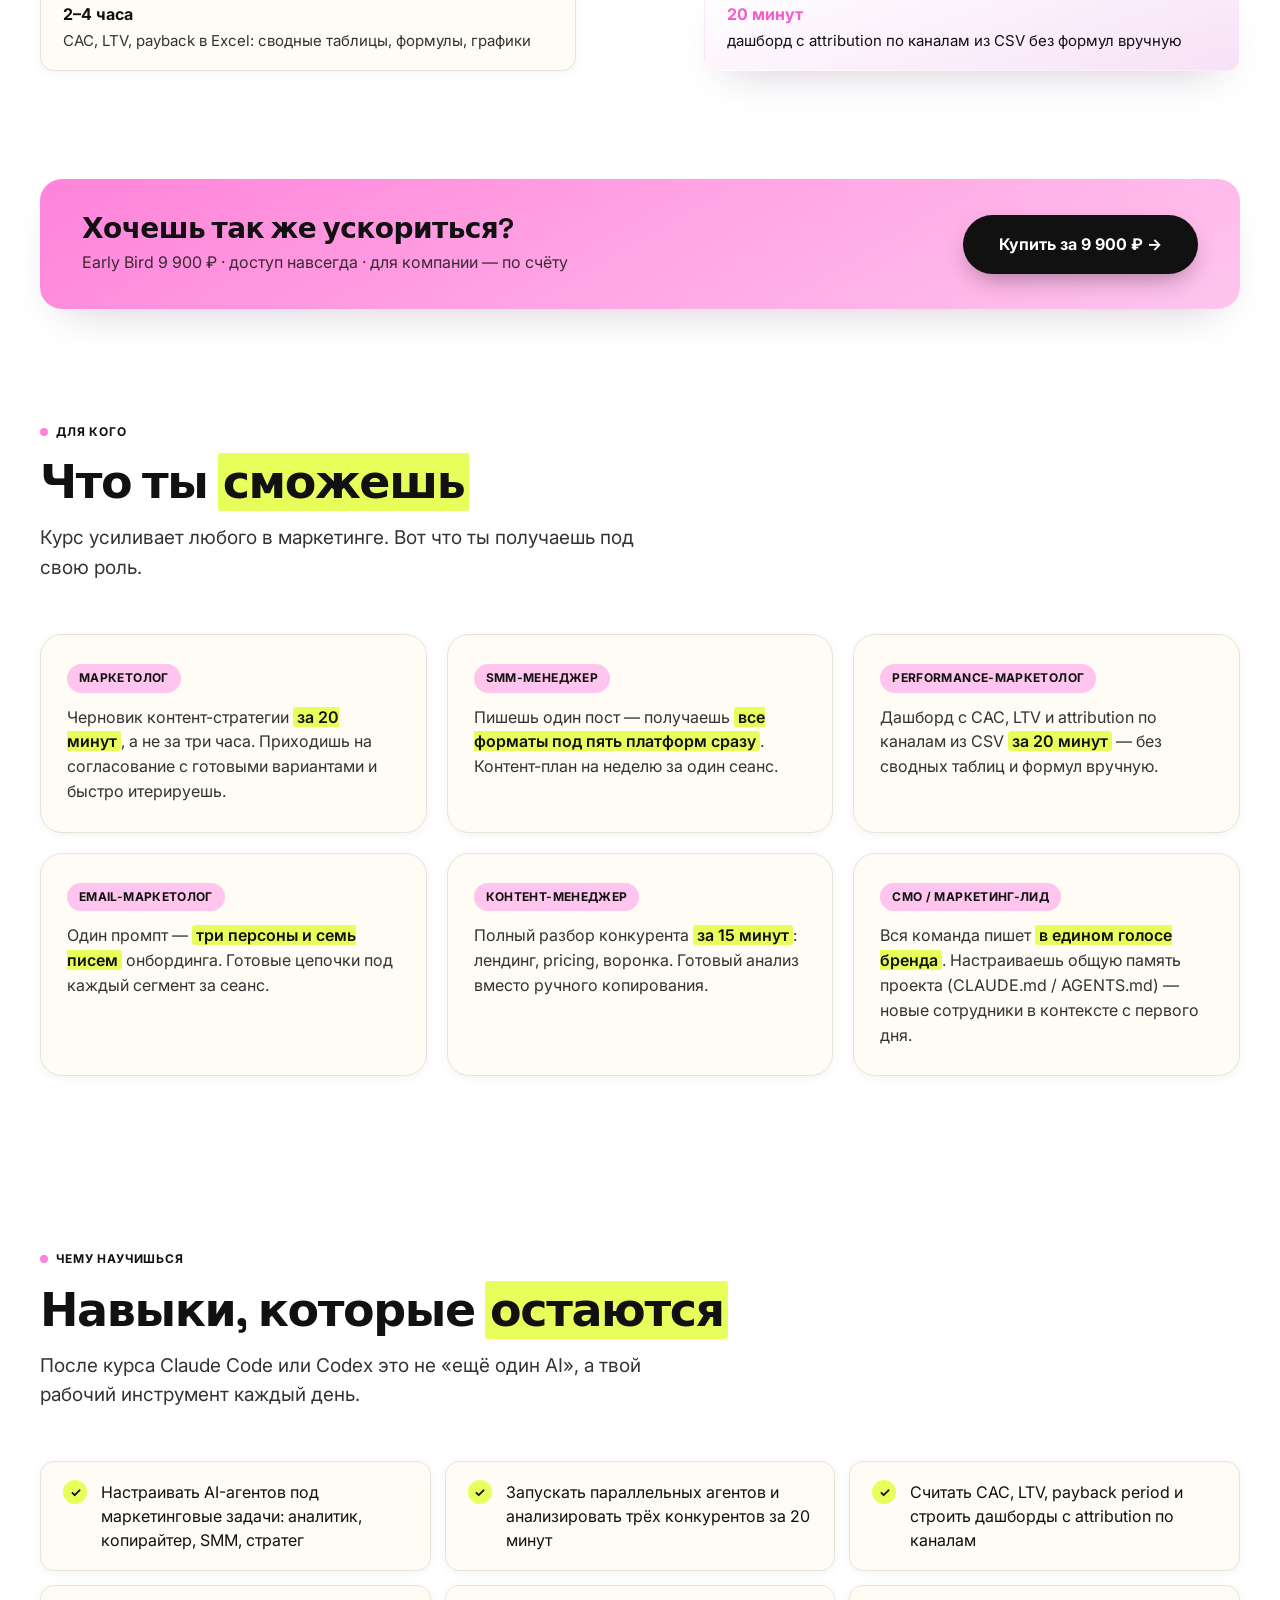
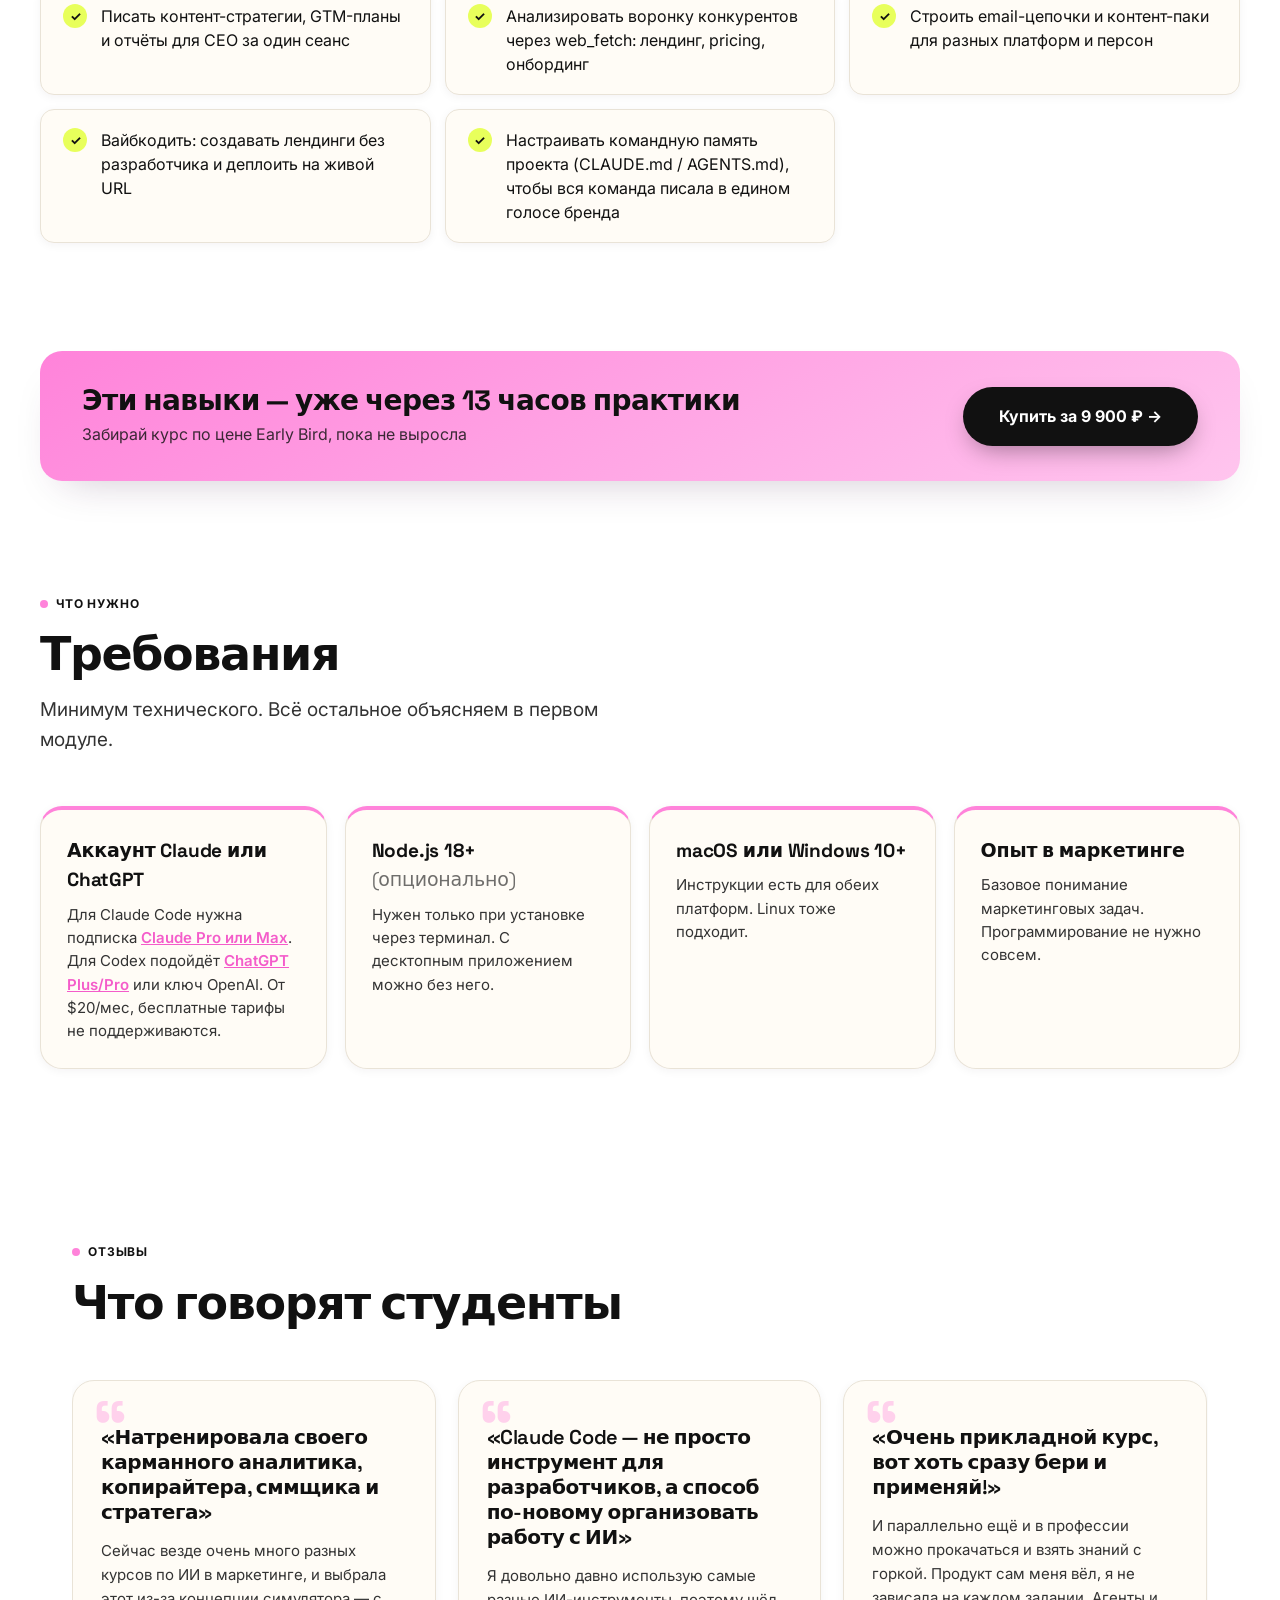
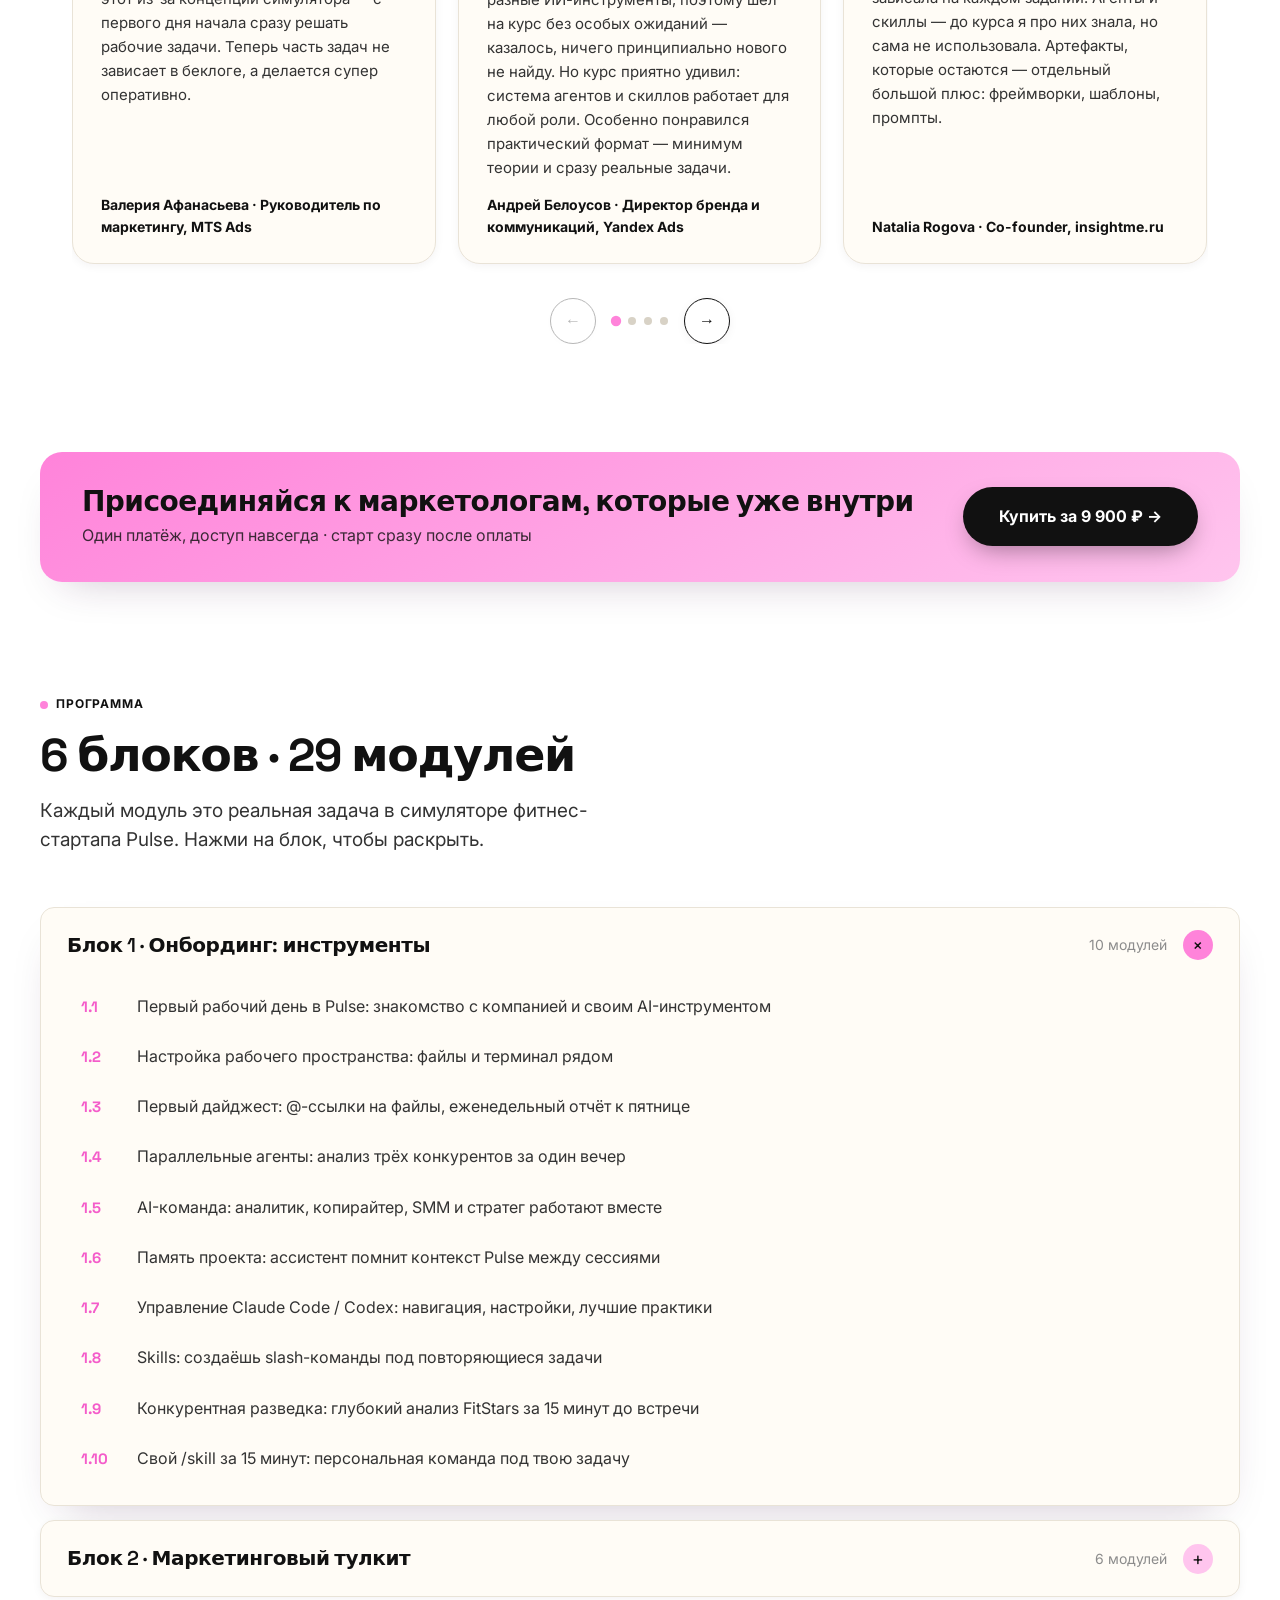
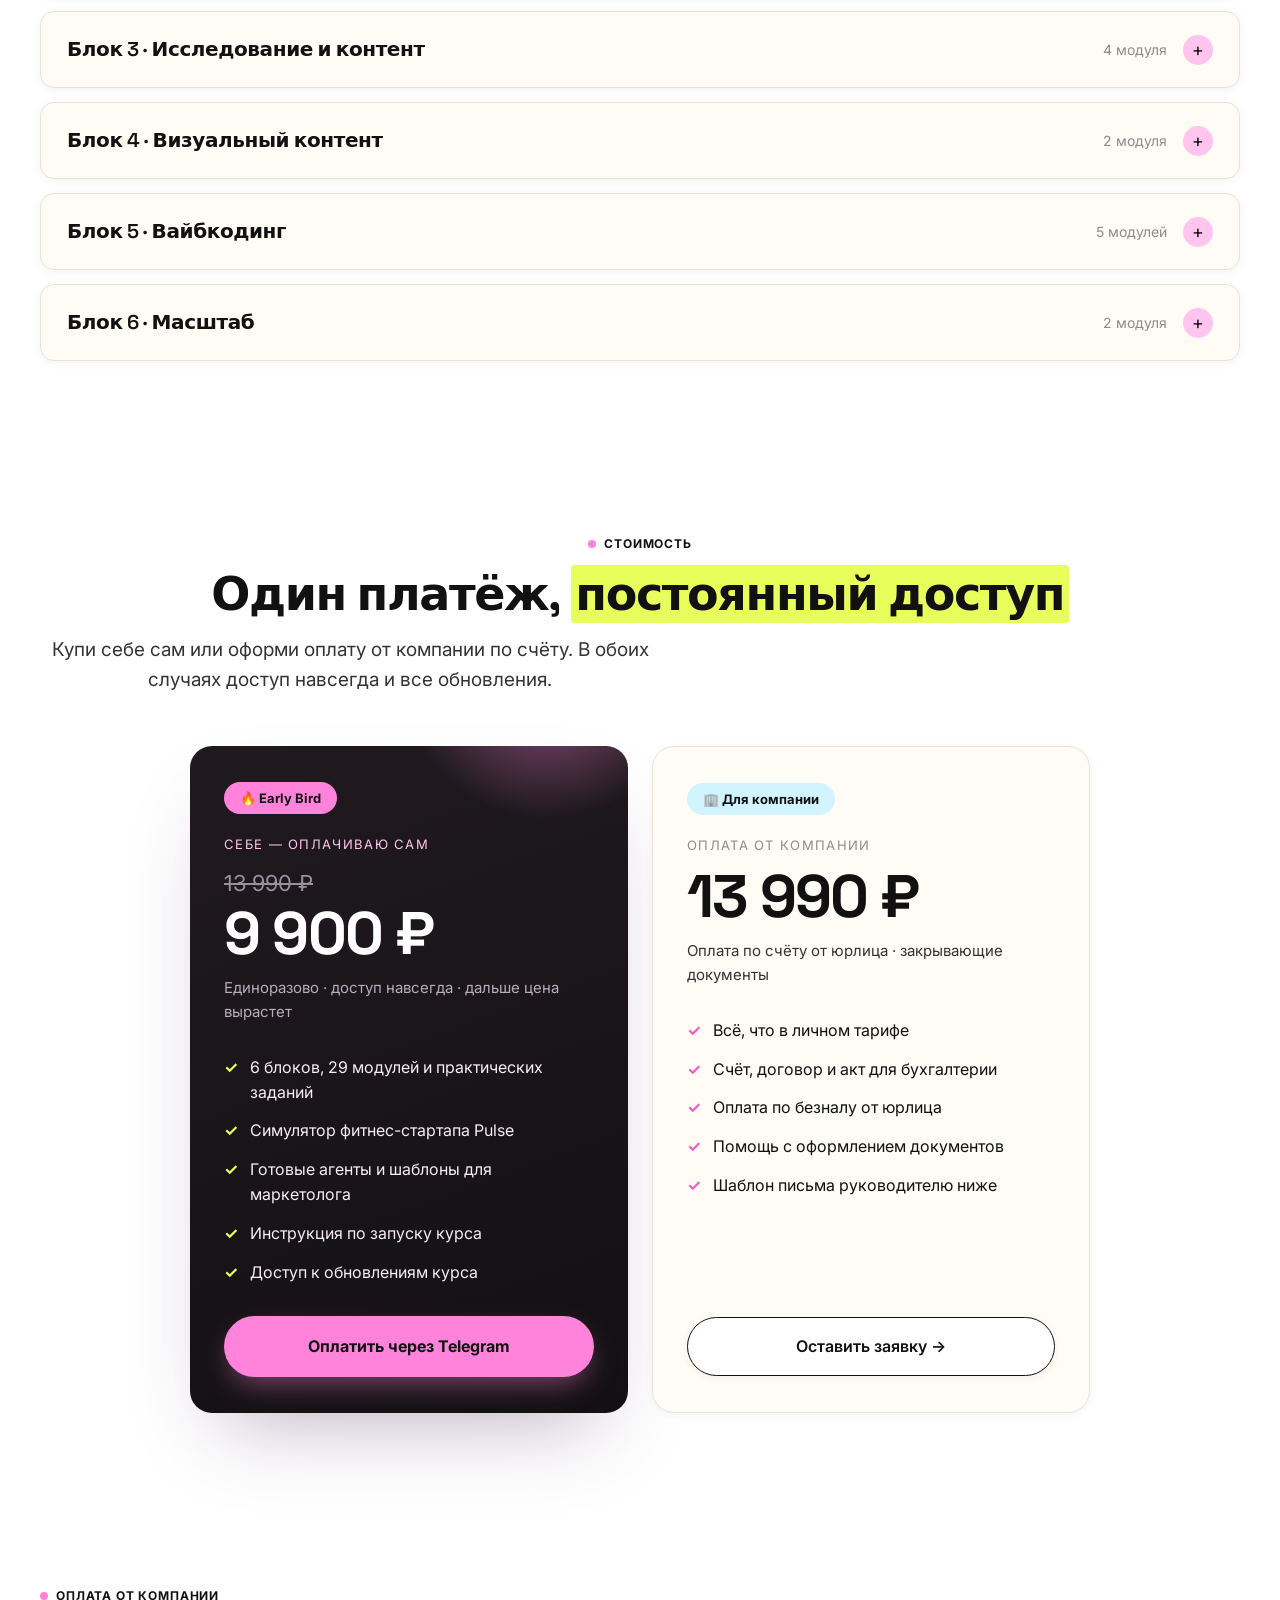
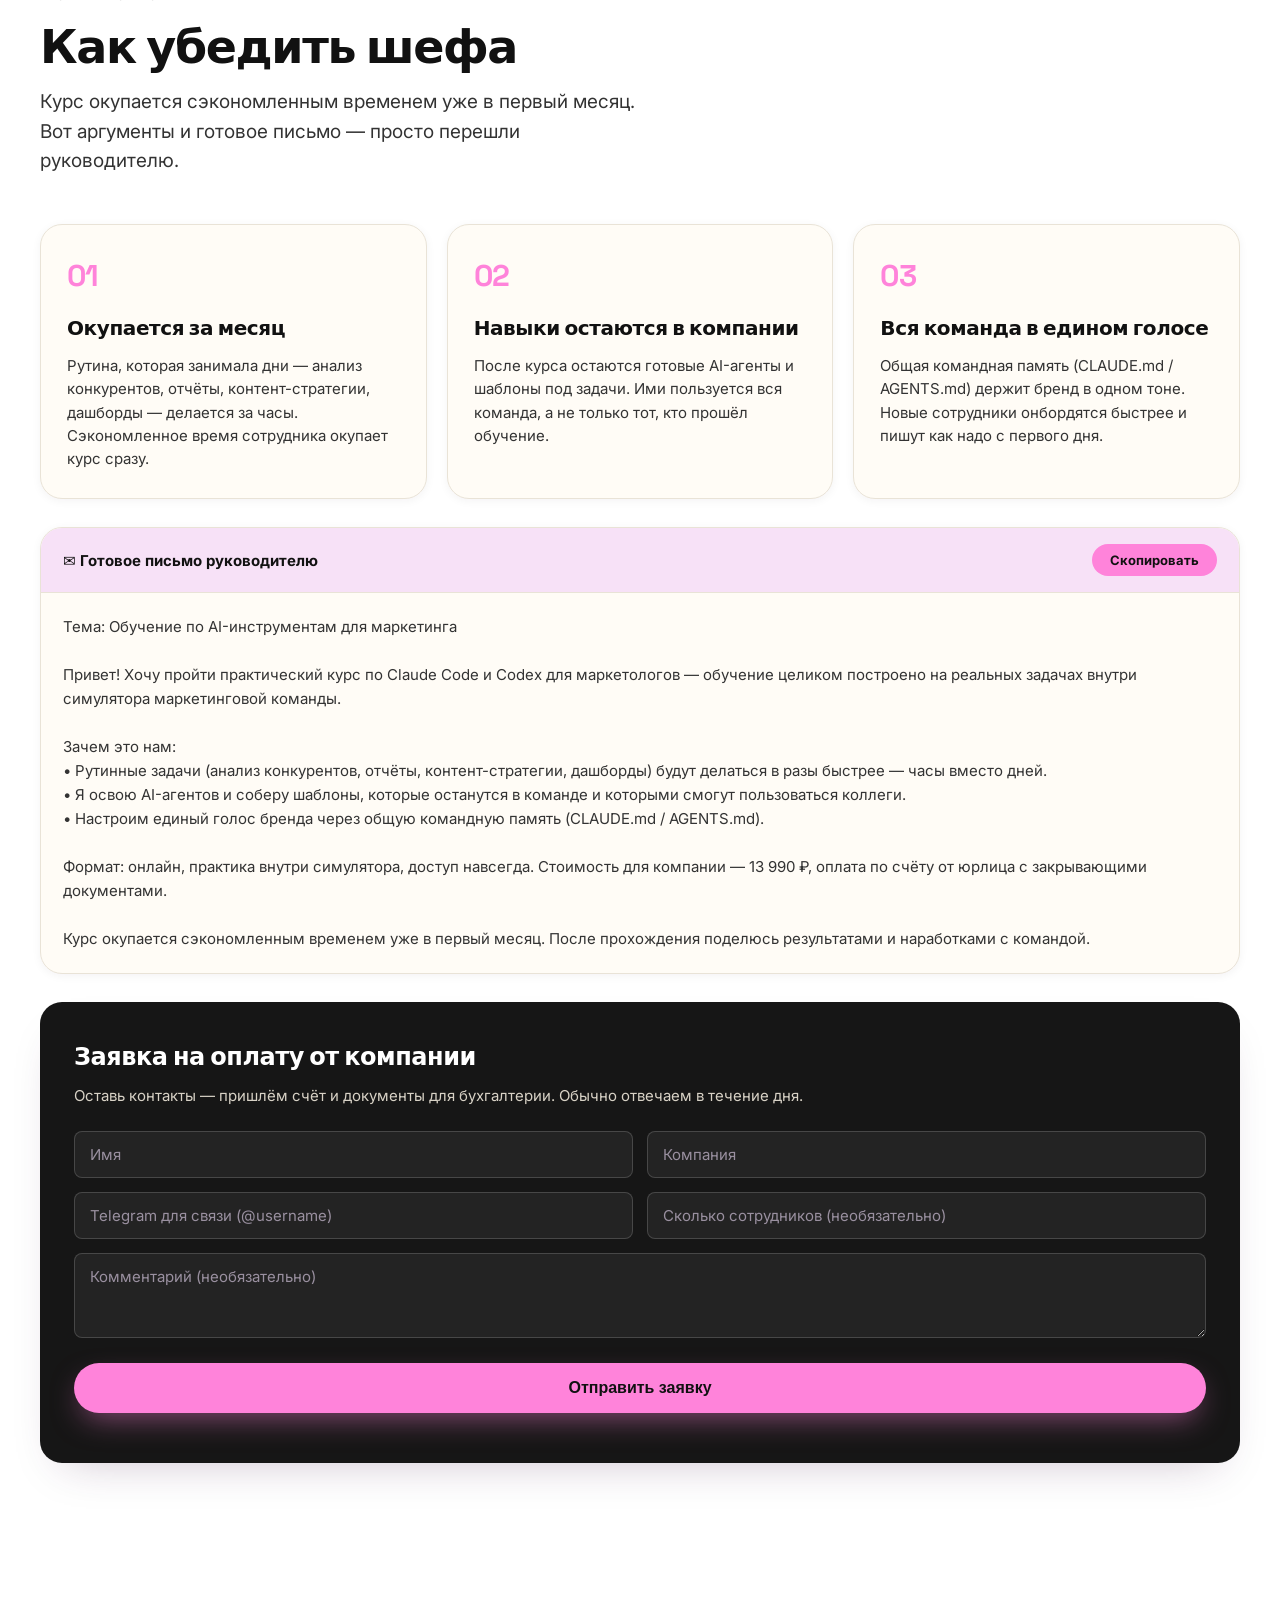
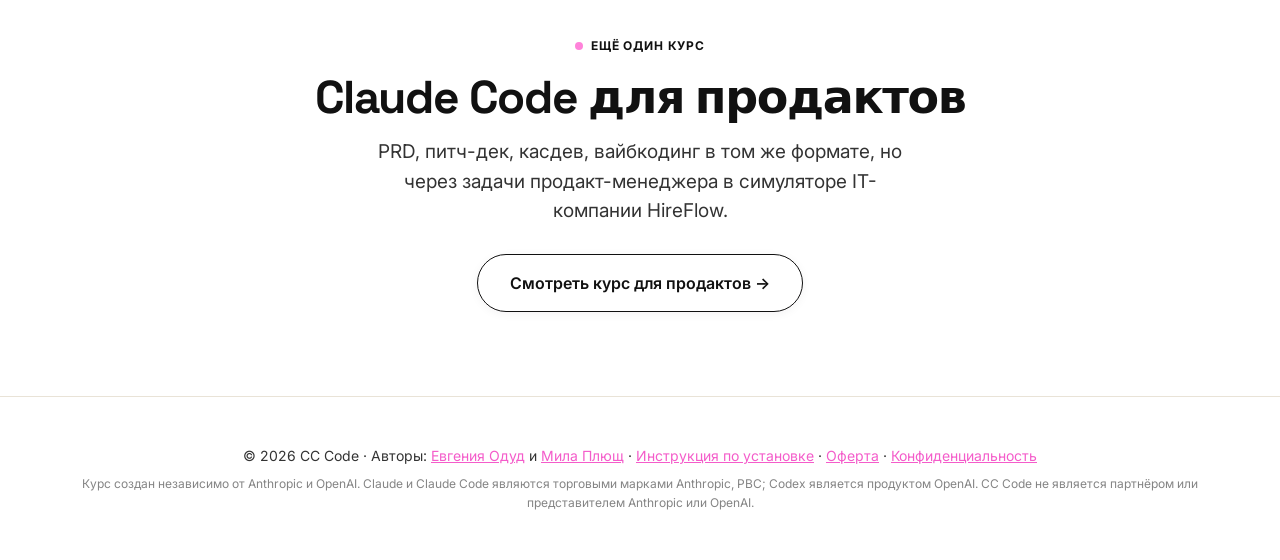
==== commit 9d7eab22: "Footer: Mila links to Telegram; bio BetBoom International → Global Co-Authored-By: Claude Opus 4.8 (" ====
--- a/index.html
+++ b/index.html
@@ -248,7 +248,7 @@
           <div class="author-info">
             <h3>Мила Плющ</h3>
             <p>
-              CMO BetBoom International, 17+ лет в международном маркетинге бигтеха: Yandex, Mail.ru, Kaspersky, Microsoft. Строила маркетинг-функции с нуля и руководила командами до 120 человек. Автор Telegram-канала «Невыгоревшая СМО» про лидерство и жизнь после большого корпората. Практику AI-агентов в маркетинге, которая раскрывается в курсе, вынесла из операционки такого масштаба.
+              CMO BetBoom Global, 17+ лет в международном маркетинге бигтеха: Yandex, Mail.ru, Kaspersky, Microsoft. Строила маркетинг-функции с нуля и руководила командами до 120 человек. Автор Telegram-канала «Невыгоревшая СМО» про лидерство и жизнь после большого корпората. Практику AI-агентов в маркетинге, которая раскрывается в курсе, вынесла из операционки такого масштаба.
             </p>
             <a href="https://t.me/milaivy" class="author-link" target="_blank" rel="noopener">→ Невыгоревшая СМО</a>
           </div>
@@ -688,7 +688,7 @@
 
   <!-- Footer -->
   <footer>
-    <p>© 2026 CC Code · Авторы: <a href="https://t.me/productodud" target="_blank" rel="noopener">Евгения Одуд</a> и Мила Плющ · <a href="start.html">Инструкция по установке</a> · <a href="oferta.html">Оферта</a> · <a href="privacy.html">Конфиденциальность</a></p>
+    <p>© 2026 CC Code · Авторы: <a href="https://t.me/productodud" target="_blank" rel="noopener">Евгения Одуд</a> и <a href="https://t.me/milaivy" target="_blank" rel="noopener">Мила Плющ</a> · <a href="start.html">Инструкция по установке</a> · <a href="oferta.html">Оферта</a> · <a href="privacy.html">Конфиденциальность</a></p>
     <p style="margin-top:0.5rem; font-size:12px; opacity:0.6;">Курс создан независимо от Anthropic и OpenAI. Claude и Claude Code являются торговыми марками Anthropic, PBC; Codex является продуктом OpenAI. CC Code не является партнёром или представителем Anthropic или OpenAI.</p>
   </footer>
 
--- a/styles-mews.css
+++ b/styles-mews.css
@@ -407,3 +407,74 @@
 .lead-modal-card p { font-size: 16px; color: var(--charcoal); line-height: 1.5; margin-bottom: 24px; }
 .lead-modal-close { background: var(--pink); color: var(--ink); border: none; border-radius: var(--r-full); padding: 13px 30px; font-family: var(--font-body); font-weight: 700; font-size: 15px; cursor: pointer; transition: background 0.18s ease; }
 .lead-modal-close:hover { background: var(--pink-deep); }
+
+/* ── Docs / start page (pink theme) ── */
+.page-hero { max-width: 820px; margin: 0 auto; padding: 40px 24px 8px; position: relative; z-index: 1; }
+.page-hero h1 { font-family: var(--font-display); font-weight: 700; font-size: 40px; letter-spacing: -0.03em; line-height: 1.05; margin-bottom: 12px; }
+.page-hero > p { color: var(--charcoal); font-size: 18px; line-height: 1.55; max-width: 640px; }
+.breadcrumb { display: flex; gap: 8px; align-items: center; font-size: 14px; color: var(--fog); margin-bottom: 20px; }
+.breadcrumb a { color: var(--pink-deep); text-decoration: none; }
+.breadcrumb span { color: var(--mist); }
+
+.docs-container { max-width: 820px; margin: 0 auto; padding: 24px 24px 80px; position: relative; z-index: 1; }
+.module-header { display: flex; align-items: center; gap: 12px; margin: 0 0 6px; }
+.module-tag { background: var(--pink); color: var(--ink); font-size: 12px; font-weight: 700; padding: 5px 14px; border-radius: var(--r-full); }
+.module-time { color: var(--fog); font-size: 13px; }
+.docs-container h2 { font-family: var(--font-display); font-size: 28px; font-weight: 700; letter-spacing: -0.02em; margin: 8px 0 14px; }
+.docs-container h3 { font-family: var(--font-display); font-size: 19px; font-weight: 600; margin: 28px 0 10px; letter-spacing: -0.01em; }
+.docs-container p { margin-bottom: 12px; line-height: 1.6; color: var(--charcoal); }
+.docs-container a { color: var(--pink-deep); text-decoration: underline; }
+.docs-container ul, .docs-container ol { padding-left: 22px; margin-bottom: 14px; }
+.docs-container li { margin-bottom: 6px; line-height: 1.55; color: var(--charcoal); }
+.docs-container strong { color: var(--ink); }
+
+pre { background: var(--panel); color: #f3ead9; padding: 16px 18px; border-radius: var(--r); overflow-x: auto; margin: 12px 0; font-size: 14px; line-height: 1.6; font-family: ui-monospace, SFMono-Regular, Menlo, Monaco, Consolas, monospace; }
+pre code { background: none; color: inherit; padding: 0; font-size: inherit; }
+code { font-family: ui-monospace, SFMono-Regular, Menlo, Monaco, Consolas, monospace; }
+p code, li code, td code, .faq-a code, .info-box code, .warn-box code { background: var(--blush); color: var(--pink-deep); padding: 2px 6px; border-radius: 5px; font-size: 0.88em; }
+
+.info-box { background: var(--blush); border-left: 4px solid var(--pink); padding: 14px 18px; border-radius: 0 var(--r) var(--r) 0; margin: 16px 0; font-size: 15px; line-height: 1.55; }
+.info-box strong { color: var(--pink-deep); }
+.warn-box { background: #fff5e9; border: 1px solid #e6a23c; border-radius: var(--r); padding: 14px 18px; margin: 18px 0; font-size: 15px; line-height: 1.6; }
+.warn-box strong { color: #c77700; }
+
+.docs-table { width: 100%; border-collapse: collapse; margin: 14px 0; font-size: 15px; }
+.docs-table th { text-align: left; padding: 10px 14px; background: var(--cream); font-weight: 700; border-bottom: 2px solid var(--line); }
+.docs-table td { padding: 10px 14px; border-bottom: 1px solid var(--line); vertical-align: top; color: var(--charcoal); }
+.docs-table tr:last-child td { border-bottom: none; }
+
+.faq-item { border: 1px solid var(--line); border-radius: var(--r); padding: 16px 18px; margin: 14px 0; background: var(--cream); }
+.faq-q { font-weight: 700; margin-bottom: 6px; }
+.faq-a { color: var(--charcoal); font-size: 15px; line-height: 1.55; }
+
+.next-step { background: linear-gradient(160deg, #201a1f, #121013); color: #f6eef4; border-radius: var(--r-lg); padding: 28px 30px; margin-top: 36px; display: flex; justify-content: space-between; align-items: center; gap: 20px; flex-wrap: wrap; }
+.next-step-text h3 { font-family: var(--font-display); font-size: 20px; font-weight: 700; margin-bottom: 4px; color: #fff; }
+.next-step-text p { font-size: 14px; color: var(--mist); }
+.btn-white { background: var(--pink); color: var(--ink) !important; padding: 13px 26px; border-radius: var(--r-full); font-weight: 700; text-decoration: none; font-size: 15px; white-space: nowrap; transition: background 0.18s ease; }
+.btn-white:hover { background: var(--pink-deep); }
+
+/* tabs */
+.env-label { font-family: ui-monospace, Menlo, monospace; font-size: 12px; color: var(--fog); margin: 20px 0 8px; font-weight: 600; text-transform: uppercase; letter-spacing: 0.05em; }
+.env-tabs, .os-tabs { display: flex; gap: 10px; margin: 0 0 4px; flex-wrap: wrap; }
+.env-tab, .os-tab { flex: 1; max-width: 220px; padding: 12px 18px; border-radius: var(--r); border: 1.5px solid var(--line); background: var(--cream); color: var(--charcoal); font-family: inherit; font-size: 15px; font-weight: 600; cursor: pointer; transition: all 0.18s ease; display: flex; align-items: center; gap: 8px; justify-content: center; }
+.env-tab:hover, .os-tab:hover { border-color: var(--pink); color: var(--ink); }
+.env-tab.active, .os-tab.active { border-color: var(--pink); background: var(--pink); color: var(--ink); }
+.os-content { display: none; } .os-content.active { display: block; }
+.env-content { display: none; } .env-content.active { display: block; }
+
+.method-tabs { display: grid; grid-template-columns: 1fr 1fr; gap: 12px; margin: 22px 0 18px; }
+.method-tab { display: block; width: 100%; padding: 18px 16px; border-radius: var(--r); border: 1.5px solid var(--line); background: var(--cream); color: var(--charcoal); font-family: inherit; cursor: pointer; transition: all 0.18s ease; text-align: left; }
+.method-tab:hover { border-color: var(--pink); }
+.method-tab.active { border-color: var(--pink); background: var(--blush); color: var(--ink); }
+.method-tab-icon { font-size: 24px; margin-bottom: 8px; display: block; }
+.method-tab-label { font-size: 16px; font-weight: 700; display: block; margin-bottom: 5px; }
+.method-tab-desc { font-size: 13px; color: var(--fog); font-weight: 400; line-height: 1.4; }
+.method-tab.active .method-tab-desc { color: var(--charcoal); }
+.method-hint { display: none; }
+
+@media (max-width: 640px) {
+  .page-hero h1 { font-size: 32px; }
+  .method-tabs { grid-template-columns: 1fr; }
+  .next-step { flex-direction: column; align-items: stretch; text-align: center; }
+  .env-tab, .os-tab { max-width: none; }
+}
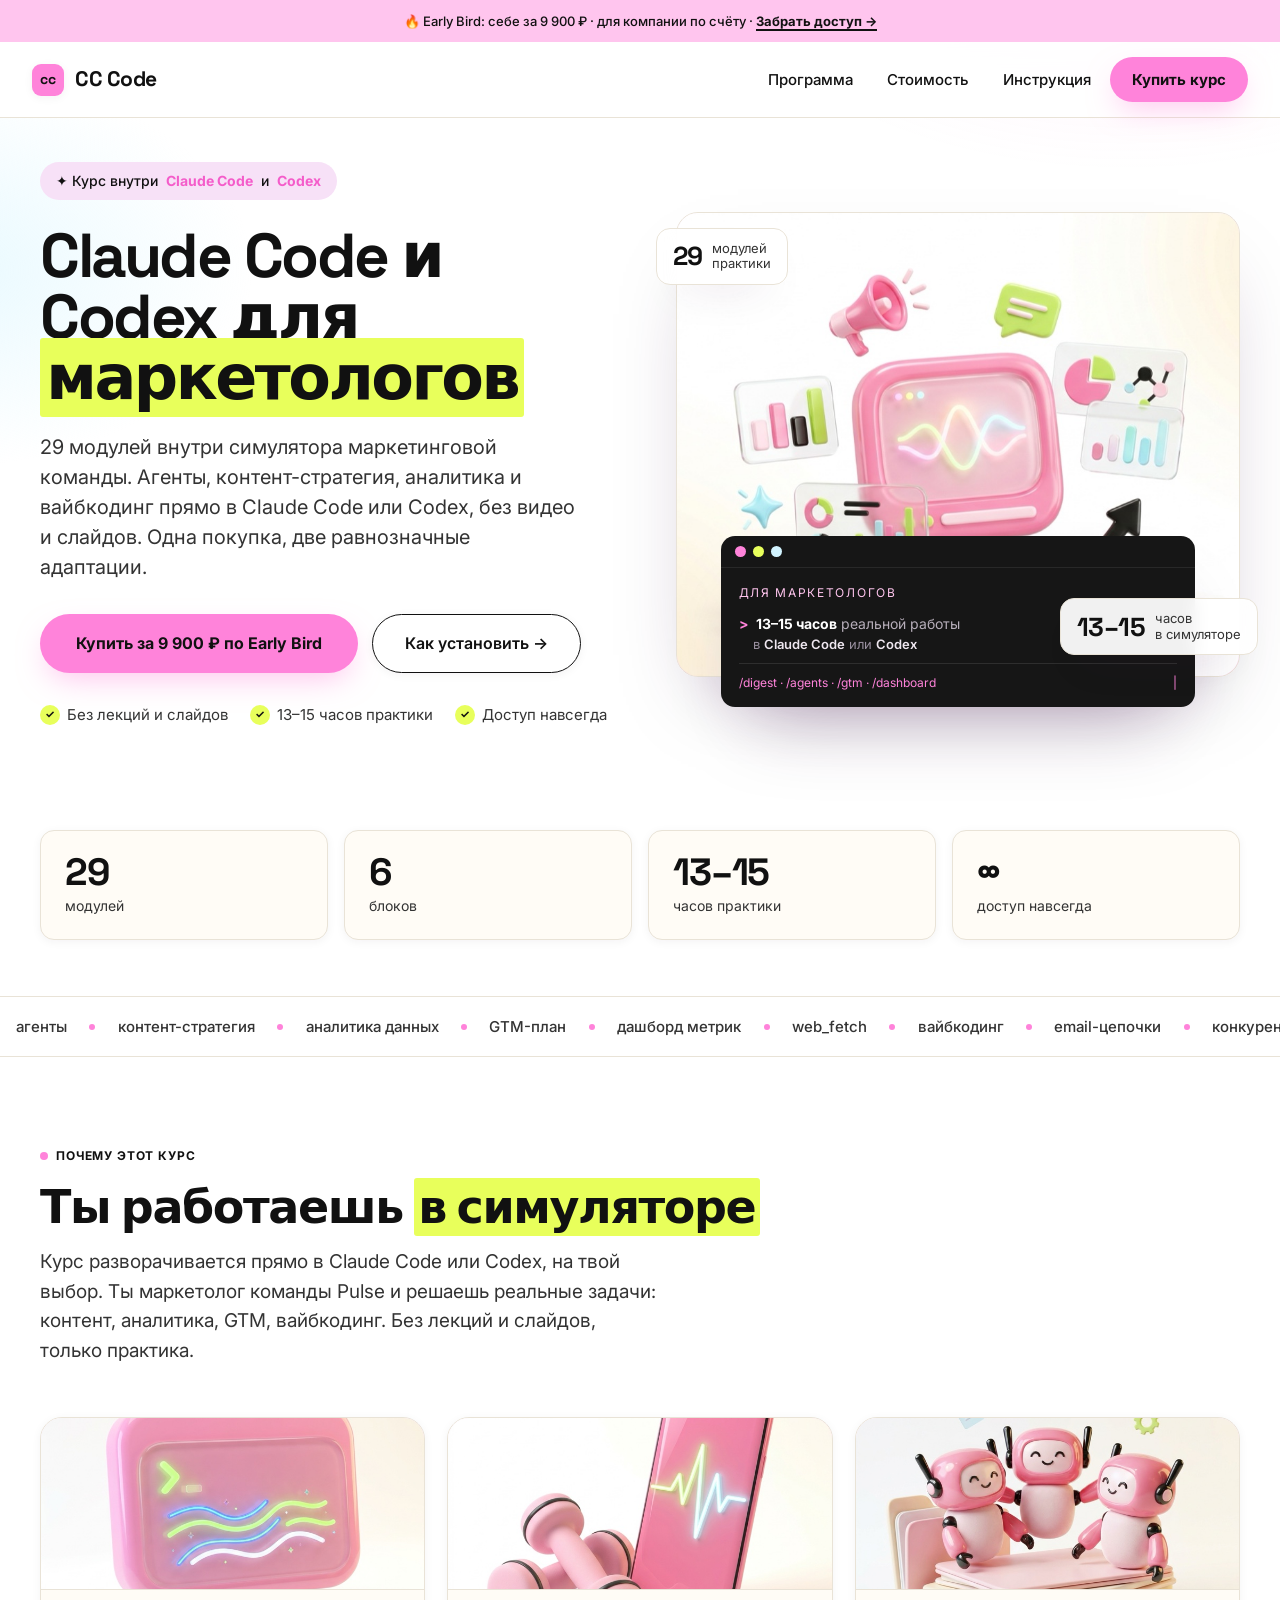
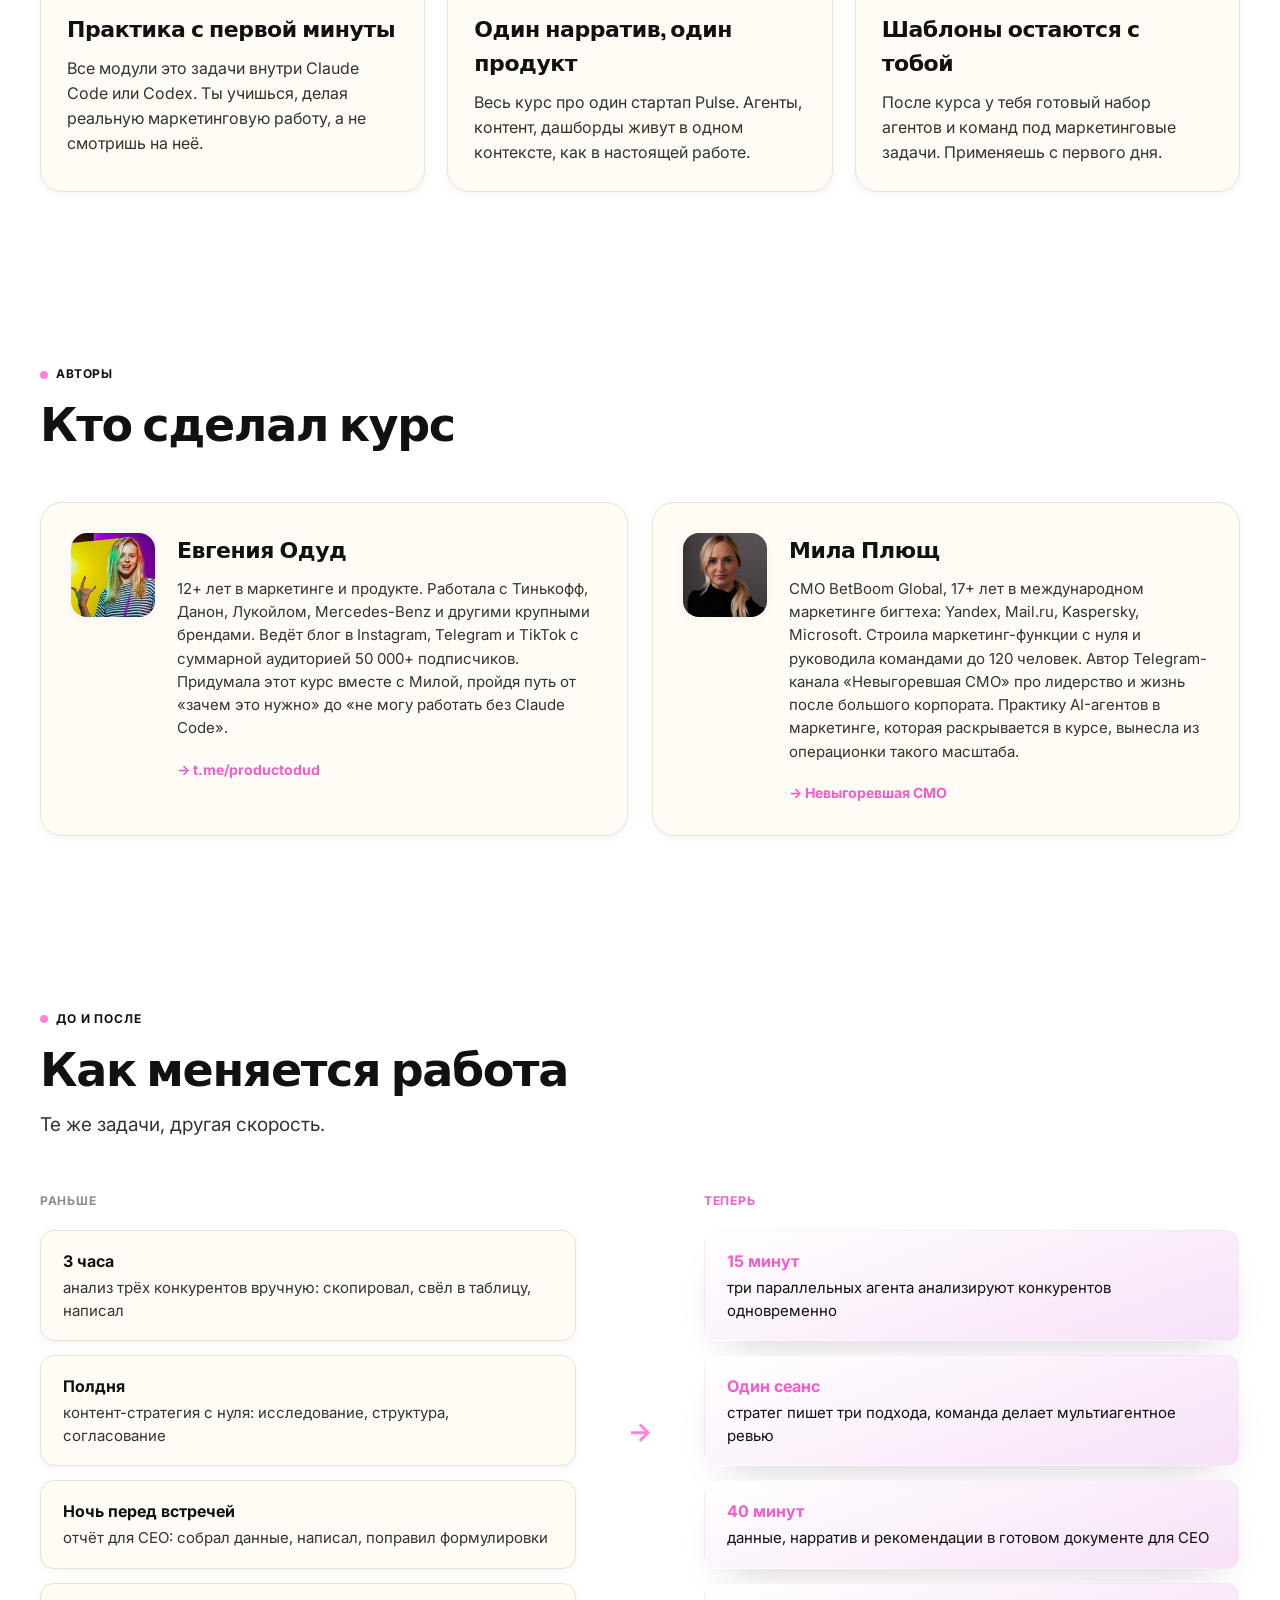
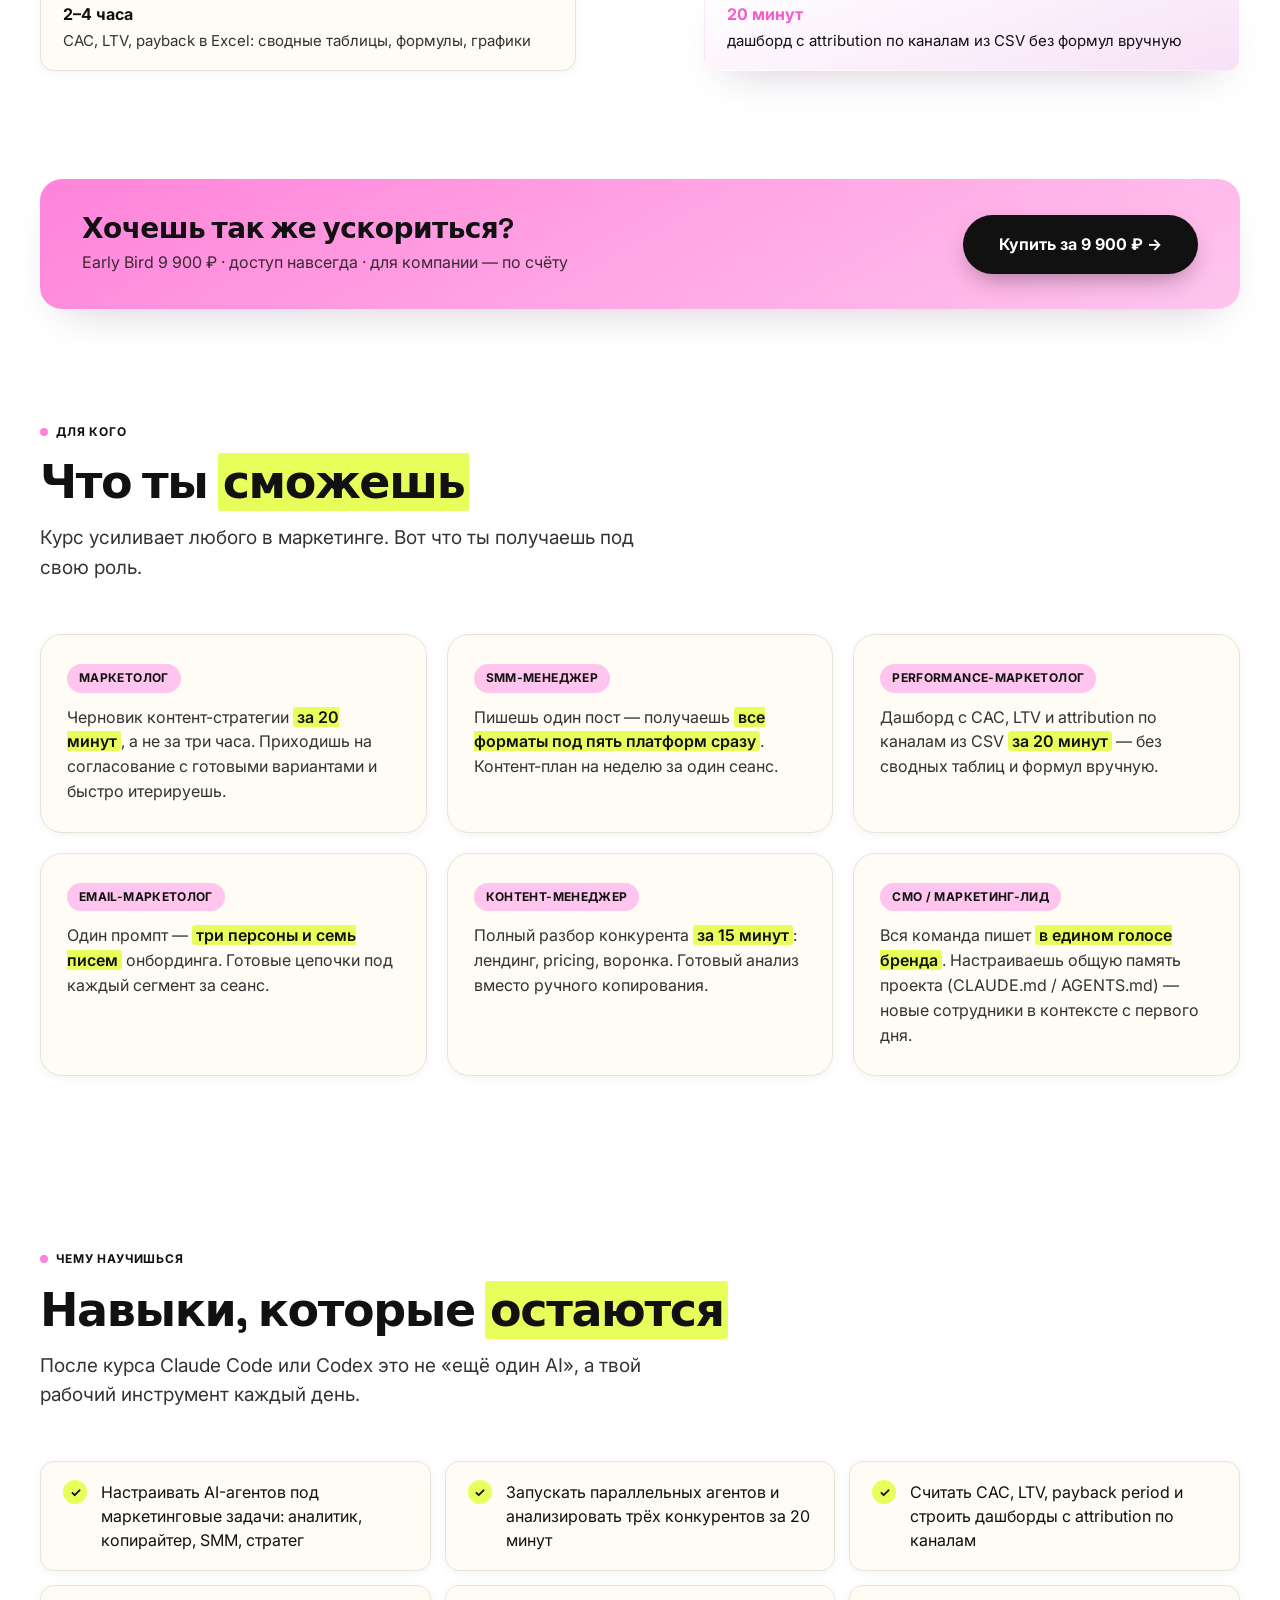
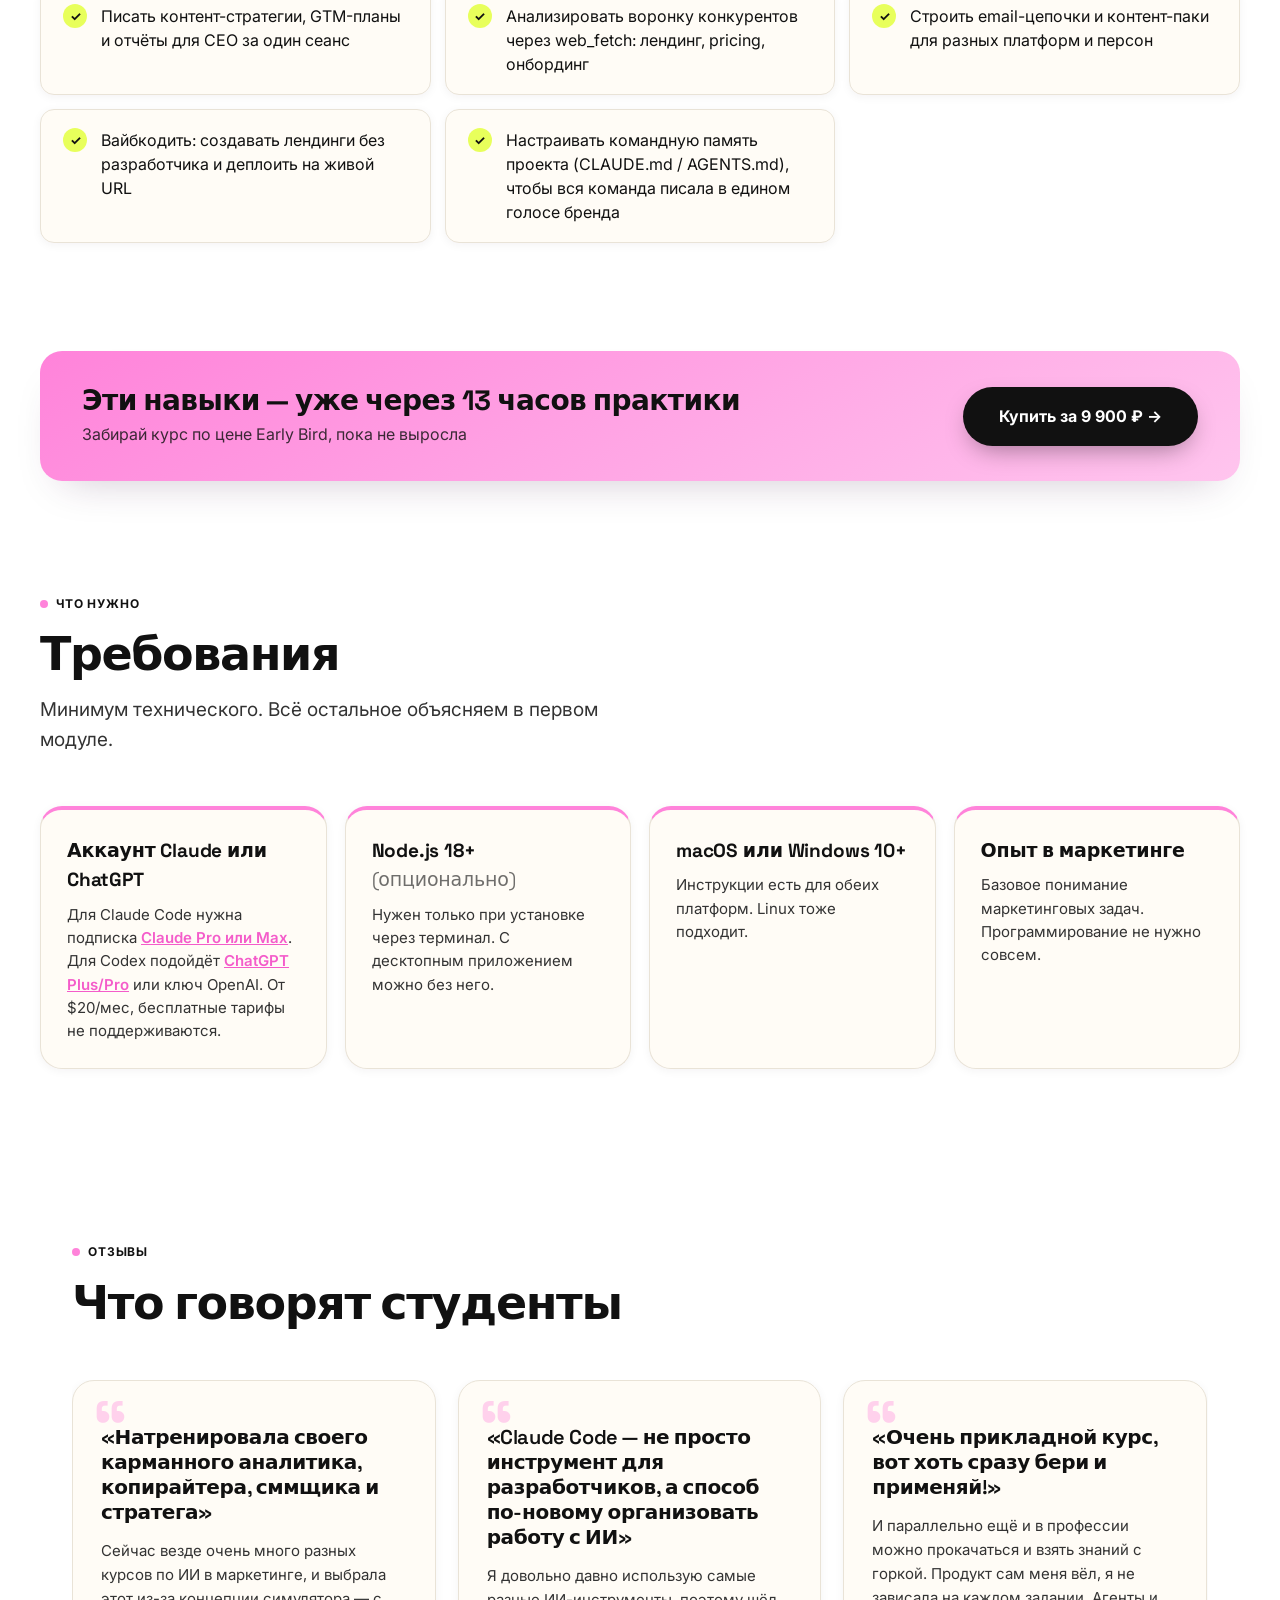
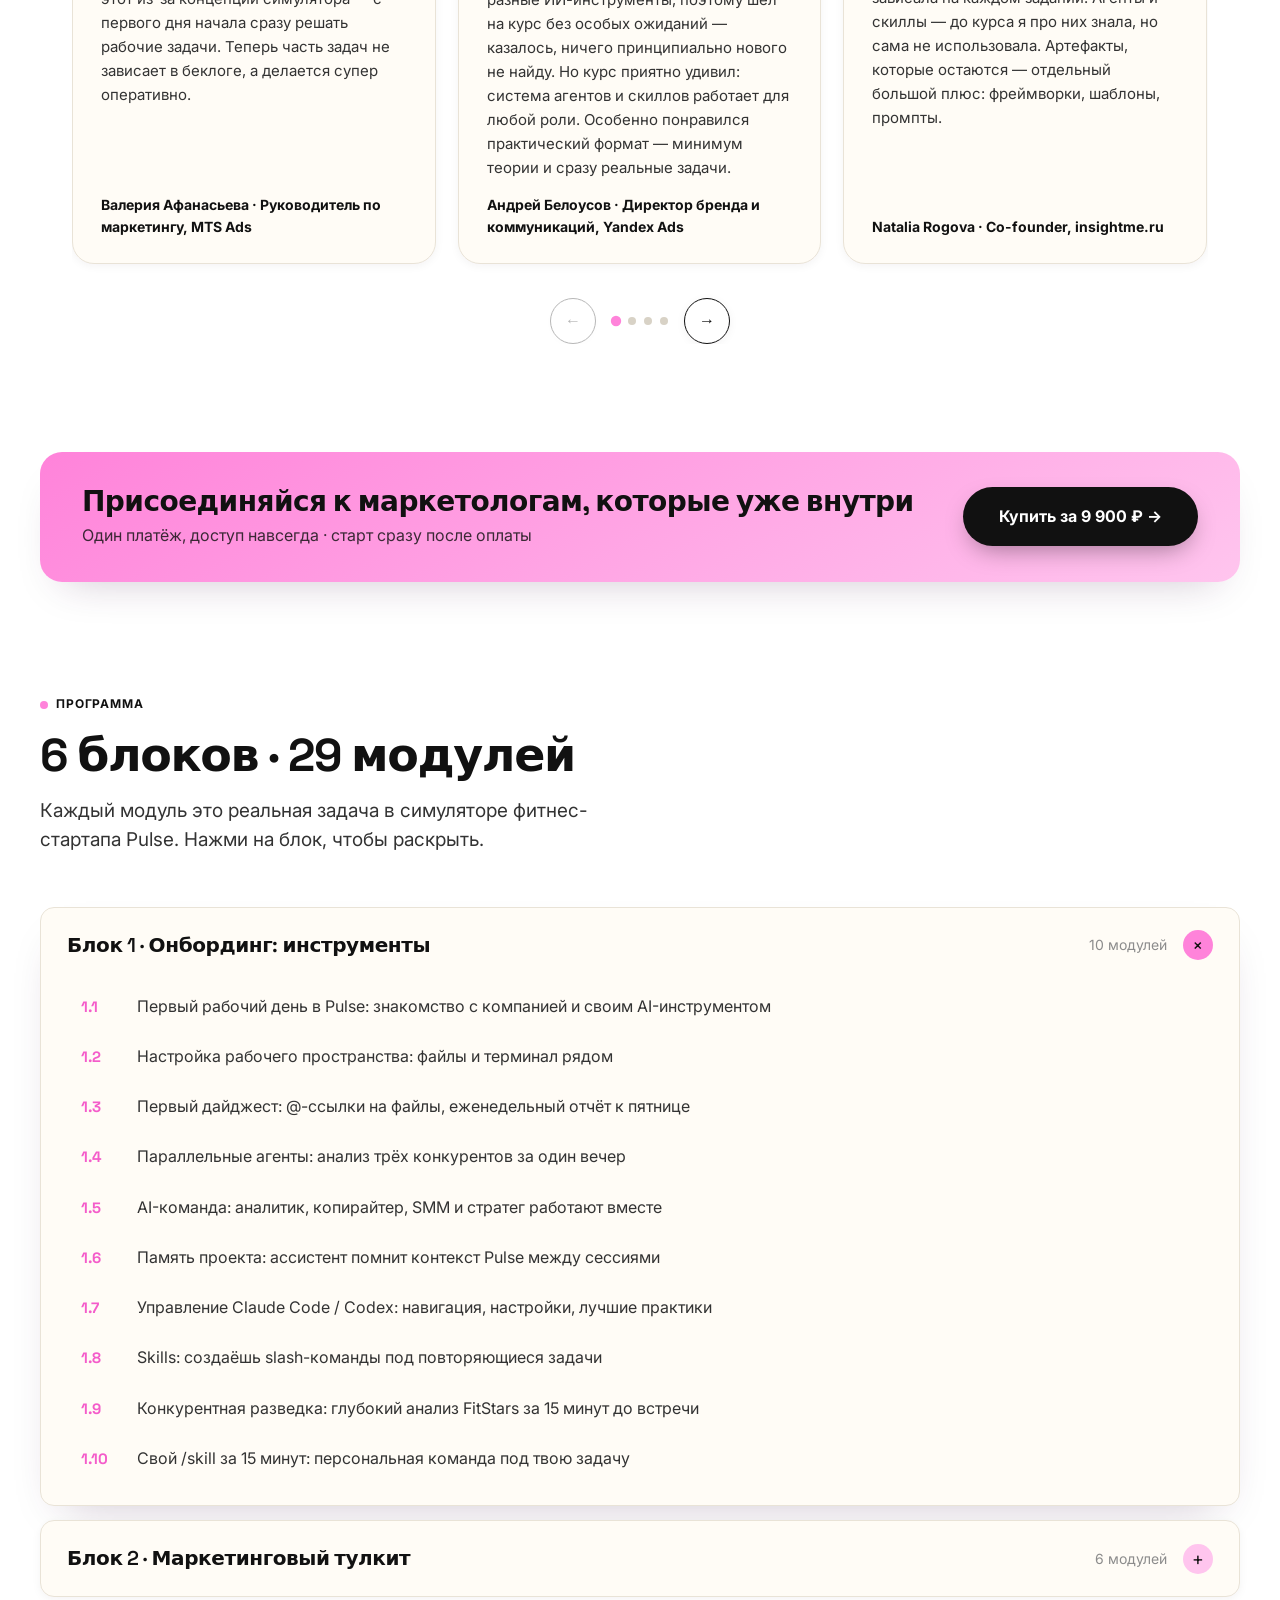
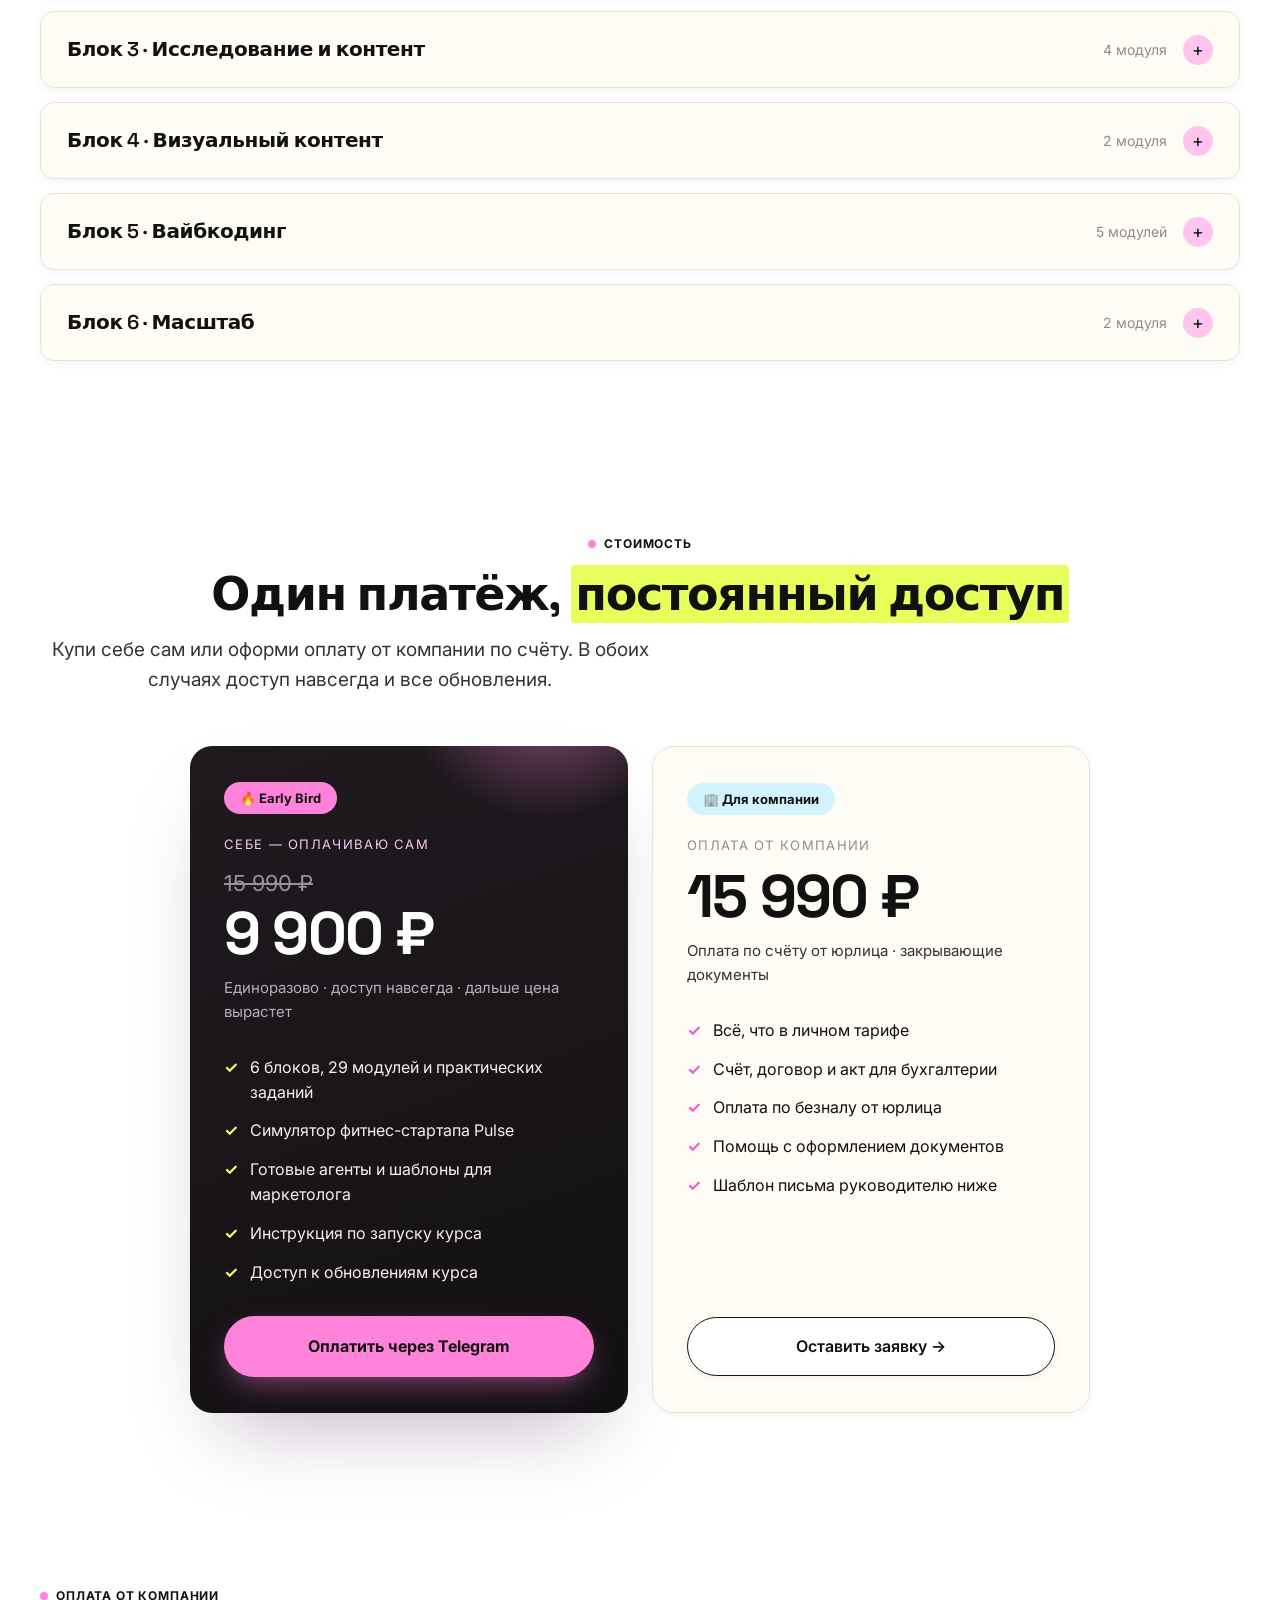
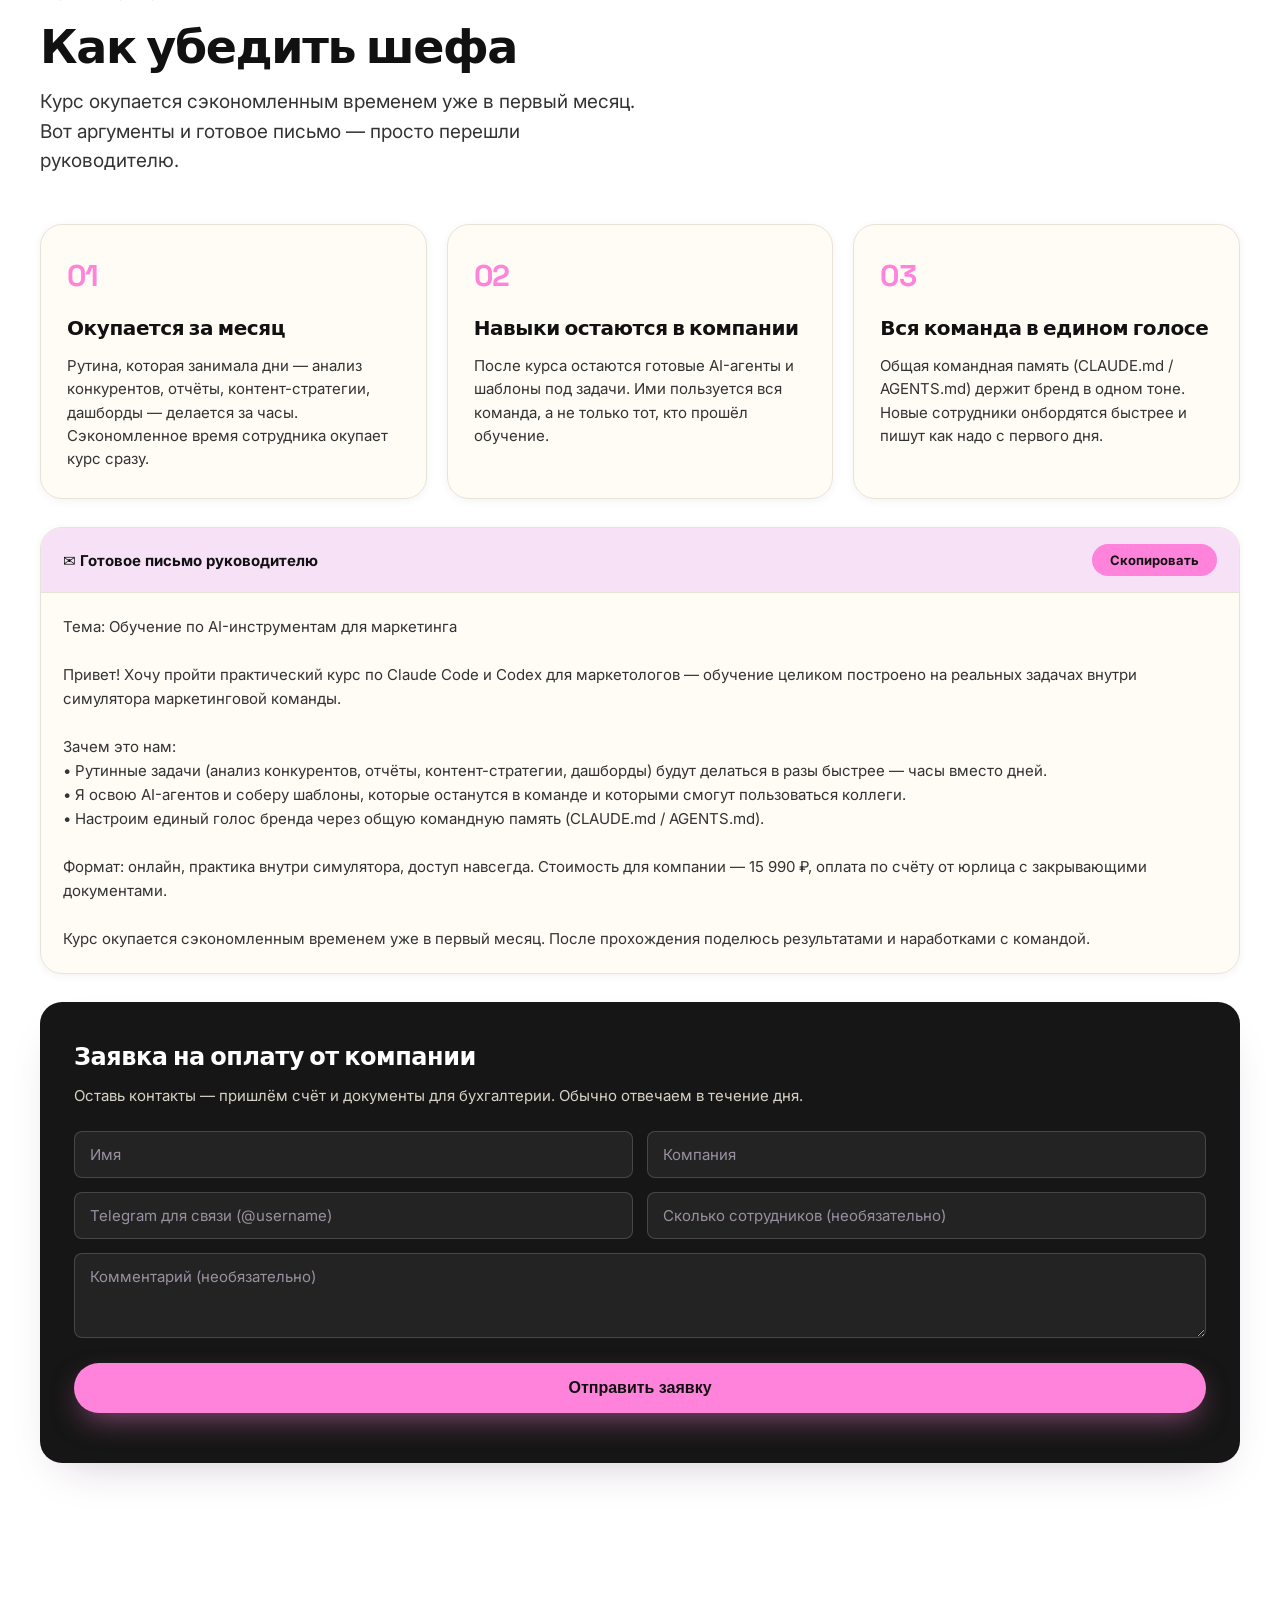
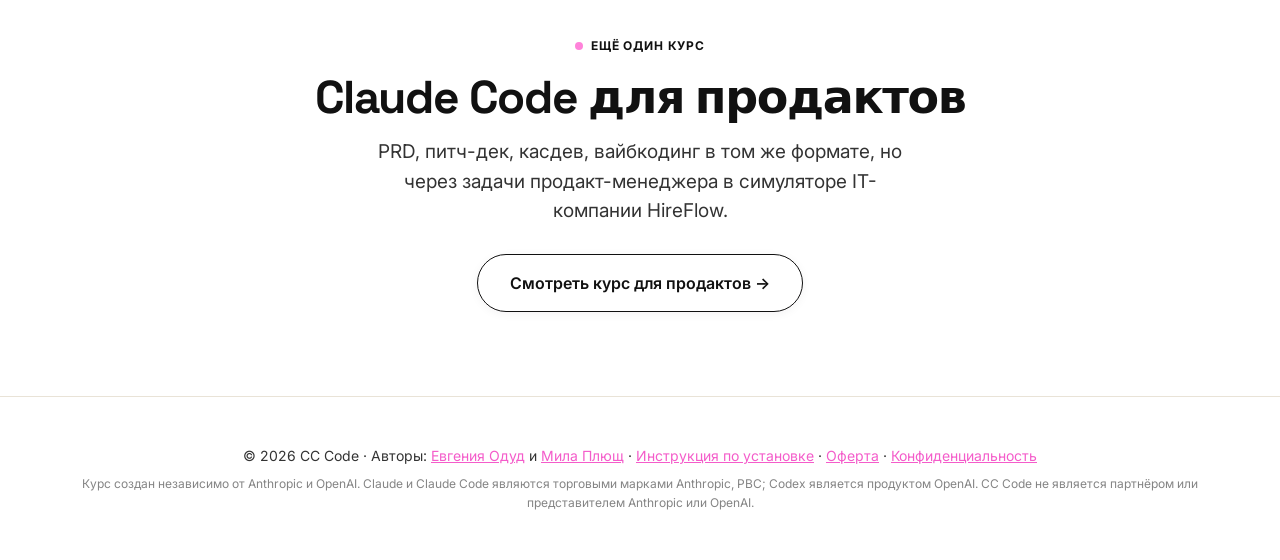
==== commit 4bfa22d9: "Pricing: struck 15 990 → 9 900 personal, company 15 990 Co-Authored-By: Claude Opus 4.8 (1M context)" ====
--- a/index.html
+++ b/index.html
@@ -67,7 +67,7 @@
           {
             "@type": "Offer",
             "name": "Оплата от компании",
-            "price": "13990",
+            "price": "15990",
             "priceCurrency": "RUB",
             "availability": "https://schema.org/InStock",
             "url": "https://odud.marketing/#company-form"
@@ -575,7 +575,7 @@
         <div class="price-card price-card--personal">
           <div class="price-early-bird">🔥 Early Bird</div>
           <div class="price-label">Себе — оплачиваю сам</div>
-          <div class="price-original">13 990 ₽</div>
+          <div class="price-original">15 990 ₽</div>
           <div class="price-amount">9 900 ₽</div>
           <div class="price-note">Единоразово · доступ навсегда · дальше цена вырастет</div>
           <ul class="price-includes">
@@ -594,7 +594,7 @@
         <div class="price-card price-card--company">
           <div class="price-tag">🏢 Для компании</div>
           <div class="price-label">Оплата от компании</div>
-          <div class="price-amount">13 990 ₽</div>
+          <div class="price-amount">15 990 ₽</div>
           <div class="price-note">Оплата по счёту от юрлица · закрывающие документы</div>
           <ul class="price-includes">
             <li><span class="check">✓</span> Всё, что в личном тарифе</li>
@@ -648,7 +648,7 @@
 • Я освою AI-агентов и соберу шаблоны, которые останутся в команде и которыми смогут пользоваться коллеги.
 • Настроим единый голос бренда через общую командную память (CLAUDE.md / AGENTS.md).
 
-Формат: онлайн, практика внутри симулятора, доступ навсегда. Стоимость для компании — 13 990 ₽, оплата по счёту от юрлица с закрывающими документами.
+Формат: онлайн, практика внутри симулятора, доступ навсегда. Стоимость для компании — 15 990 ₽, оплата по счёту от юрлица с закрывающими документами.
 
 Курс окупается сэкономленным временем уже в первый месяц. После прохождения поделюсь результатами и наработками с командой.</div>
       </div>
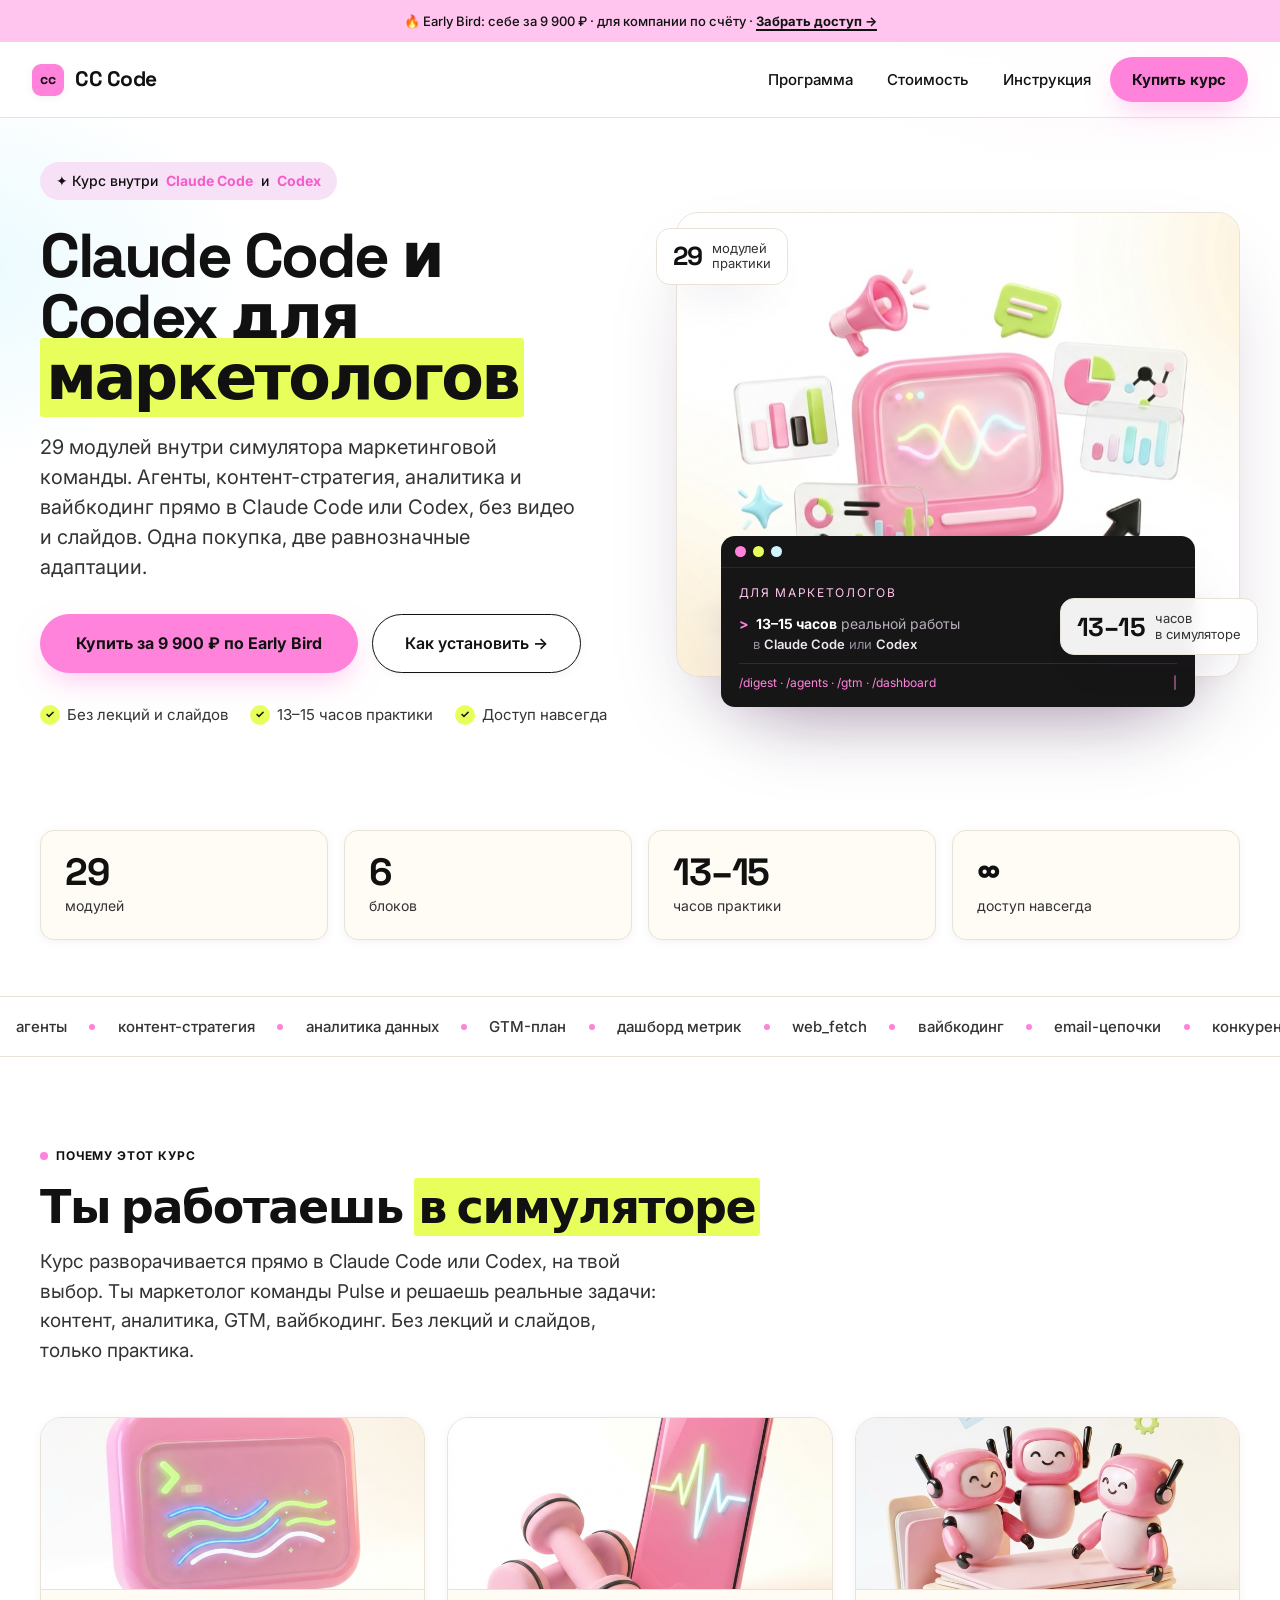
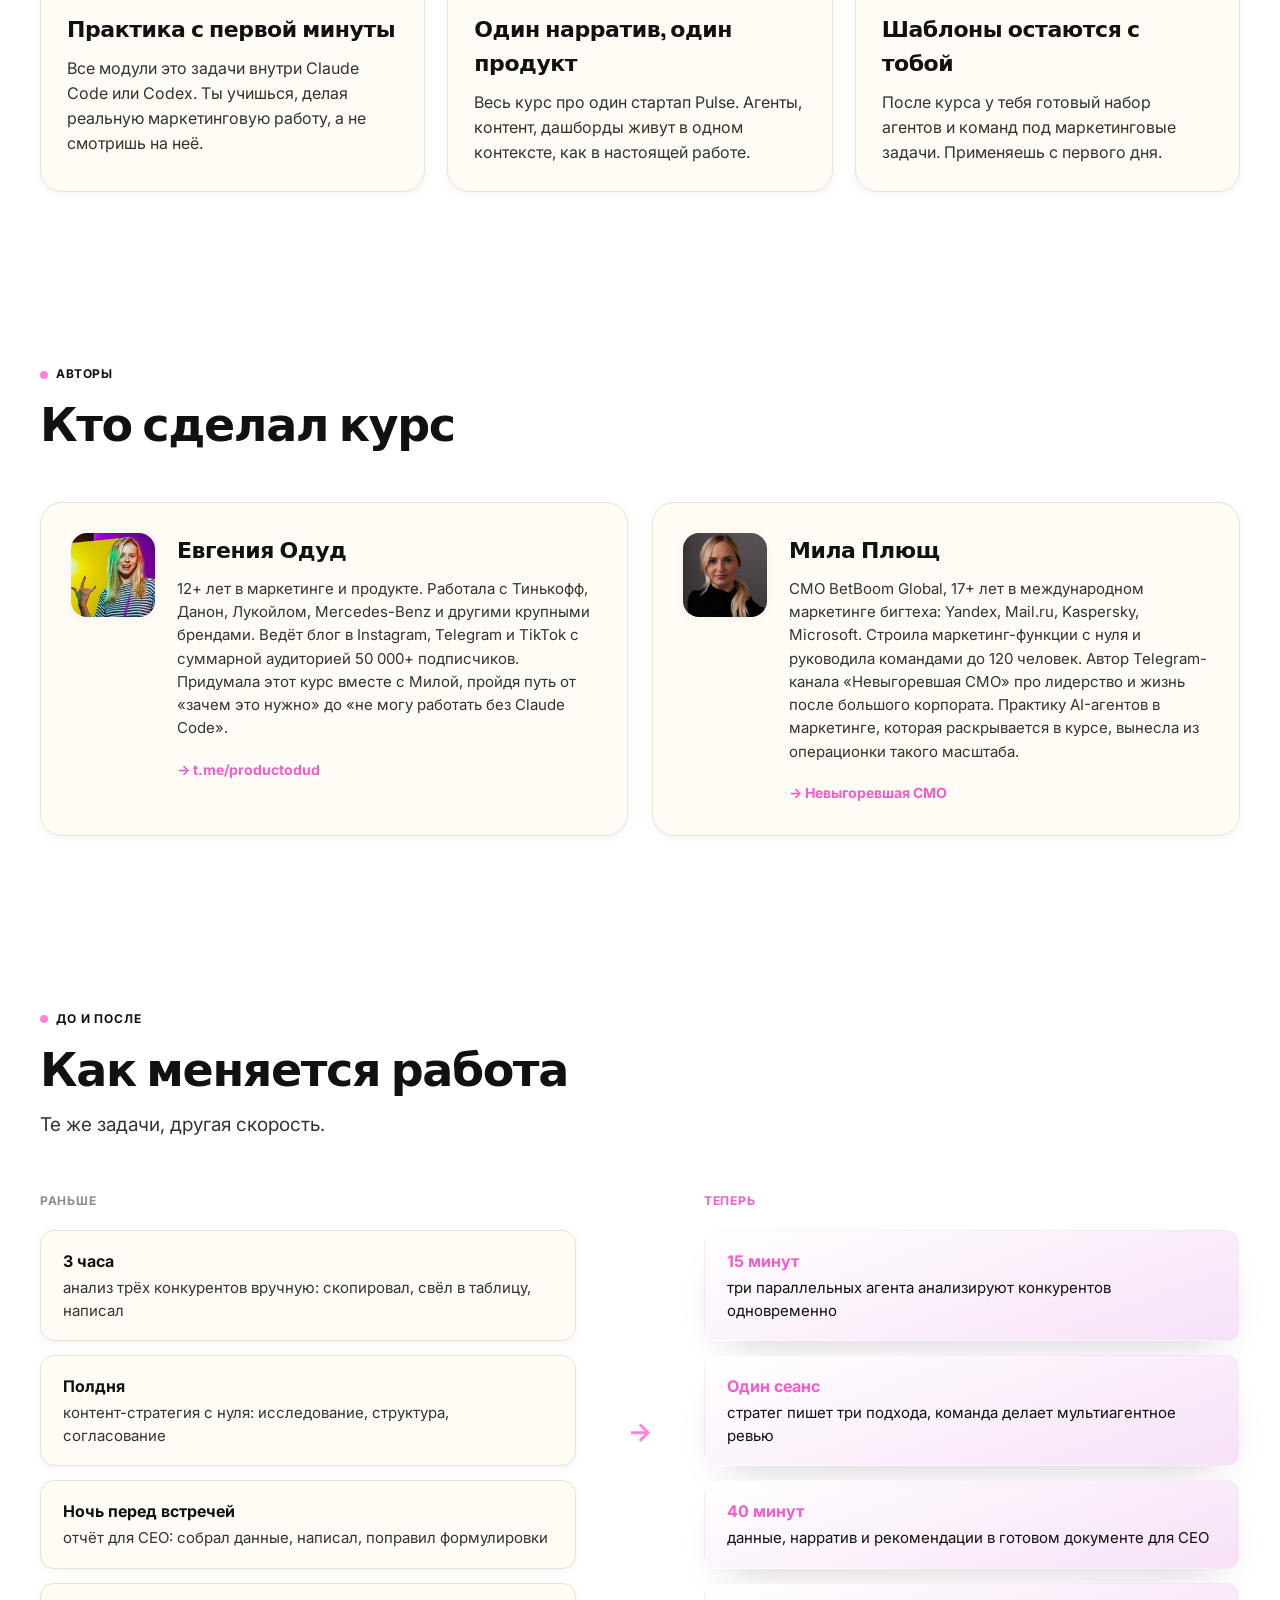
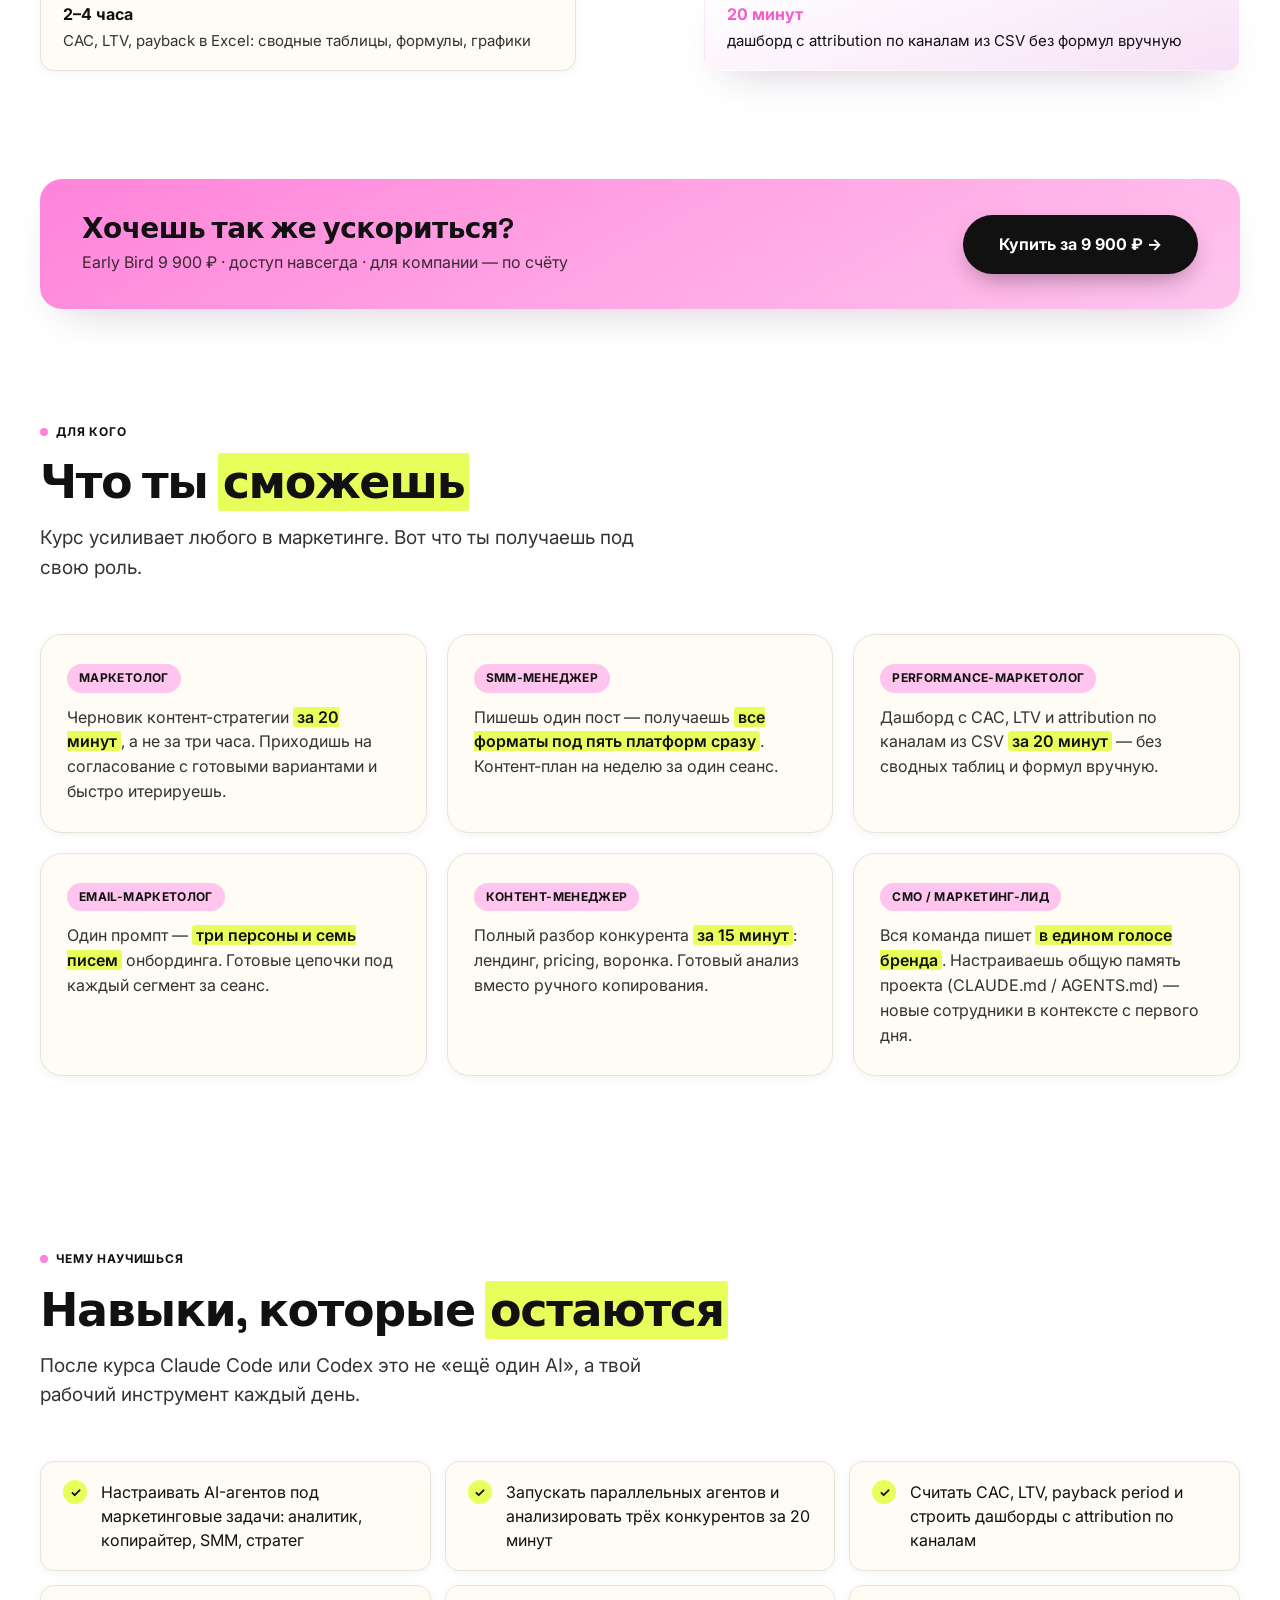
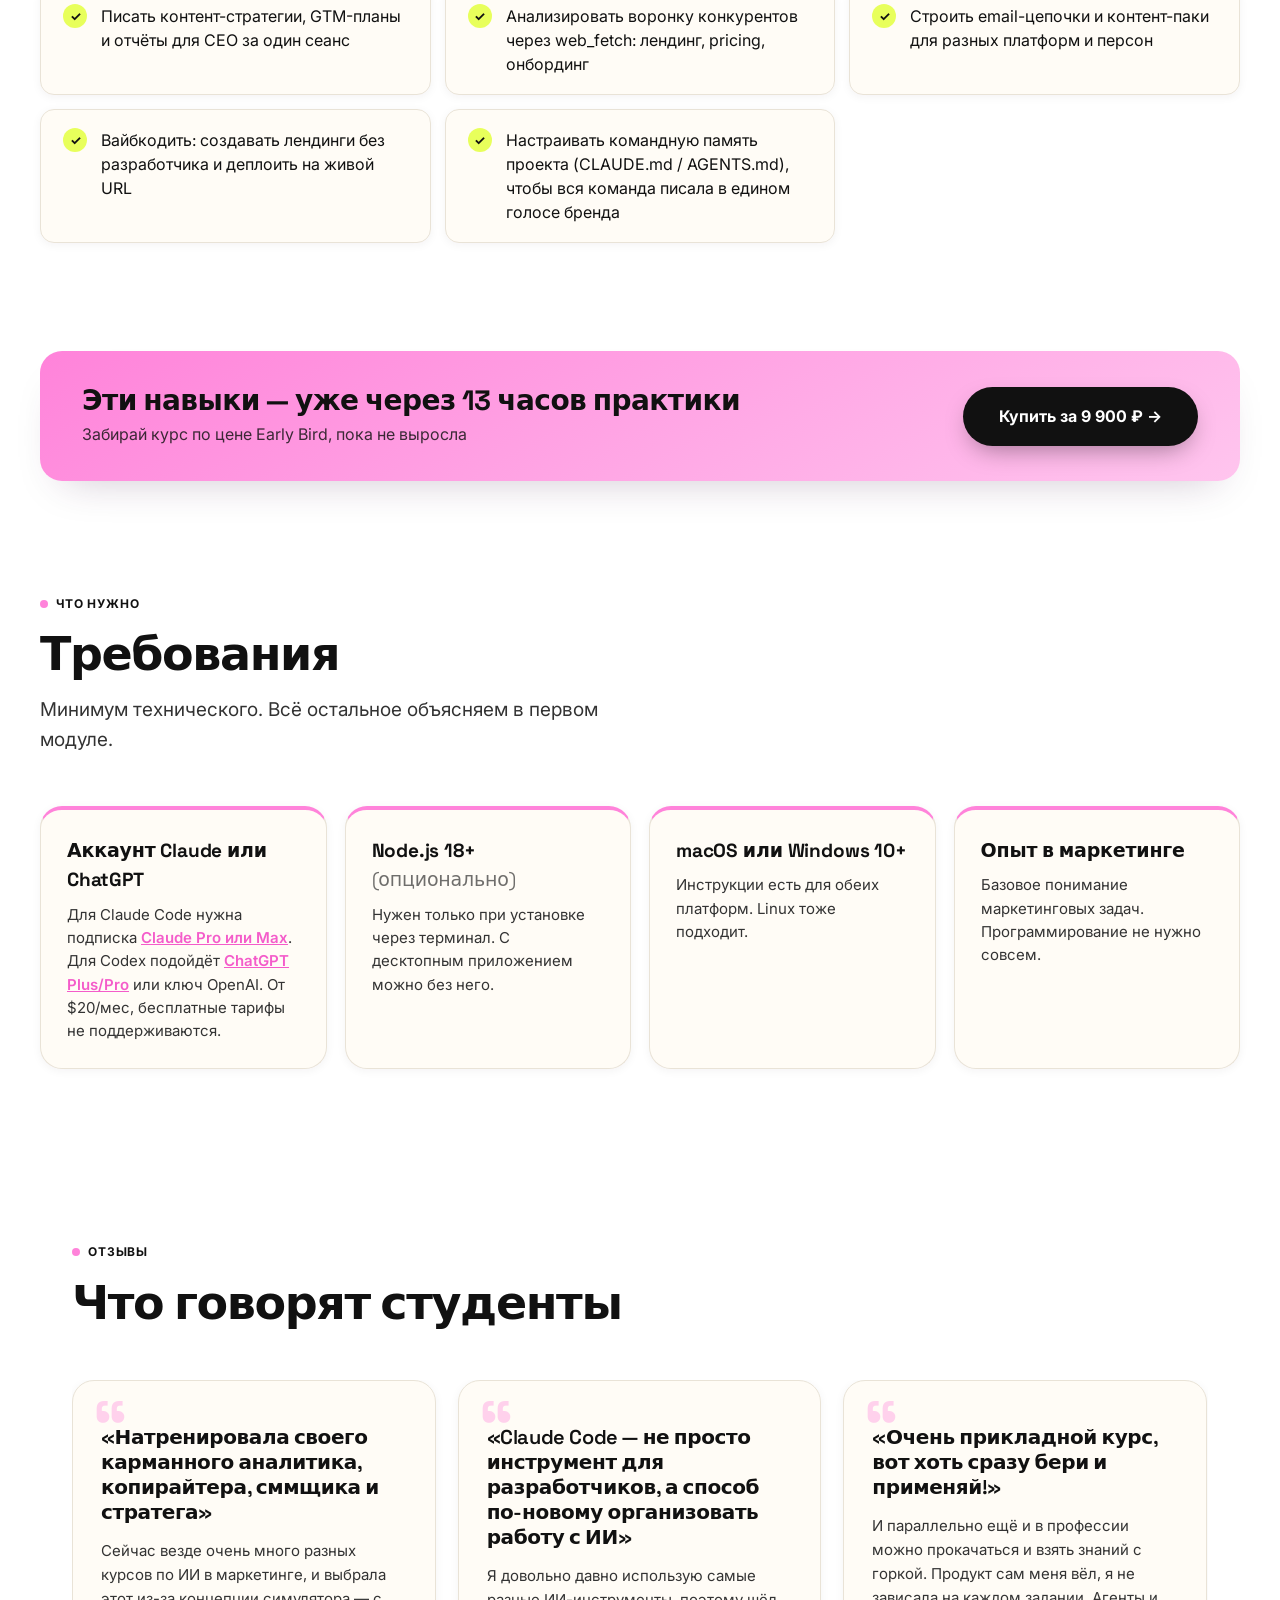
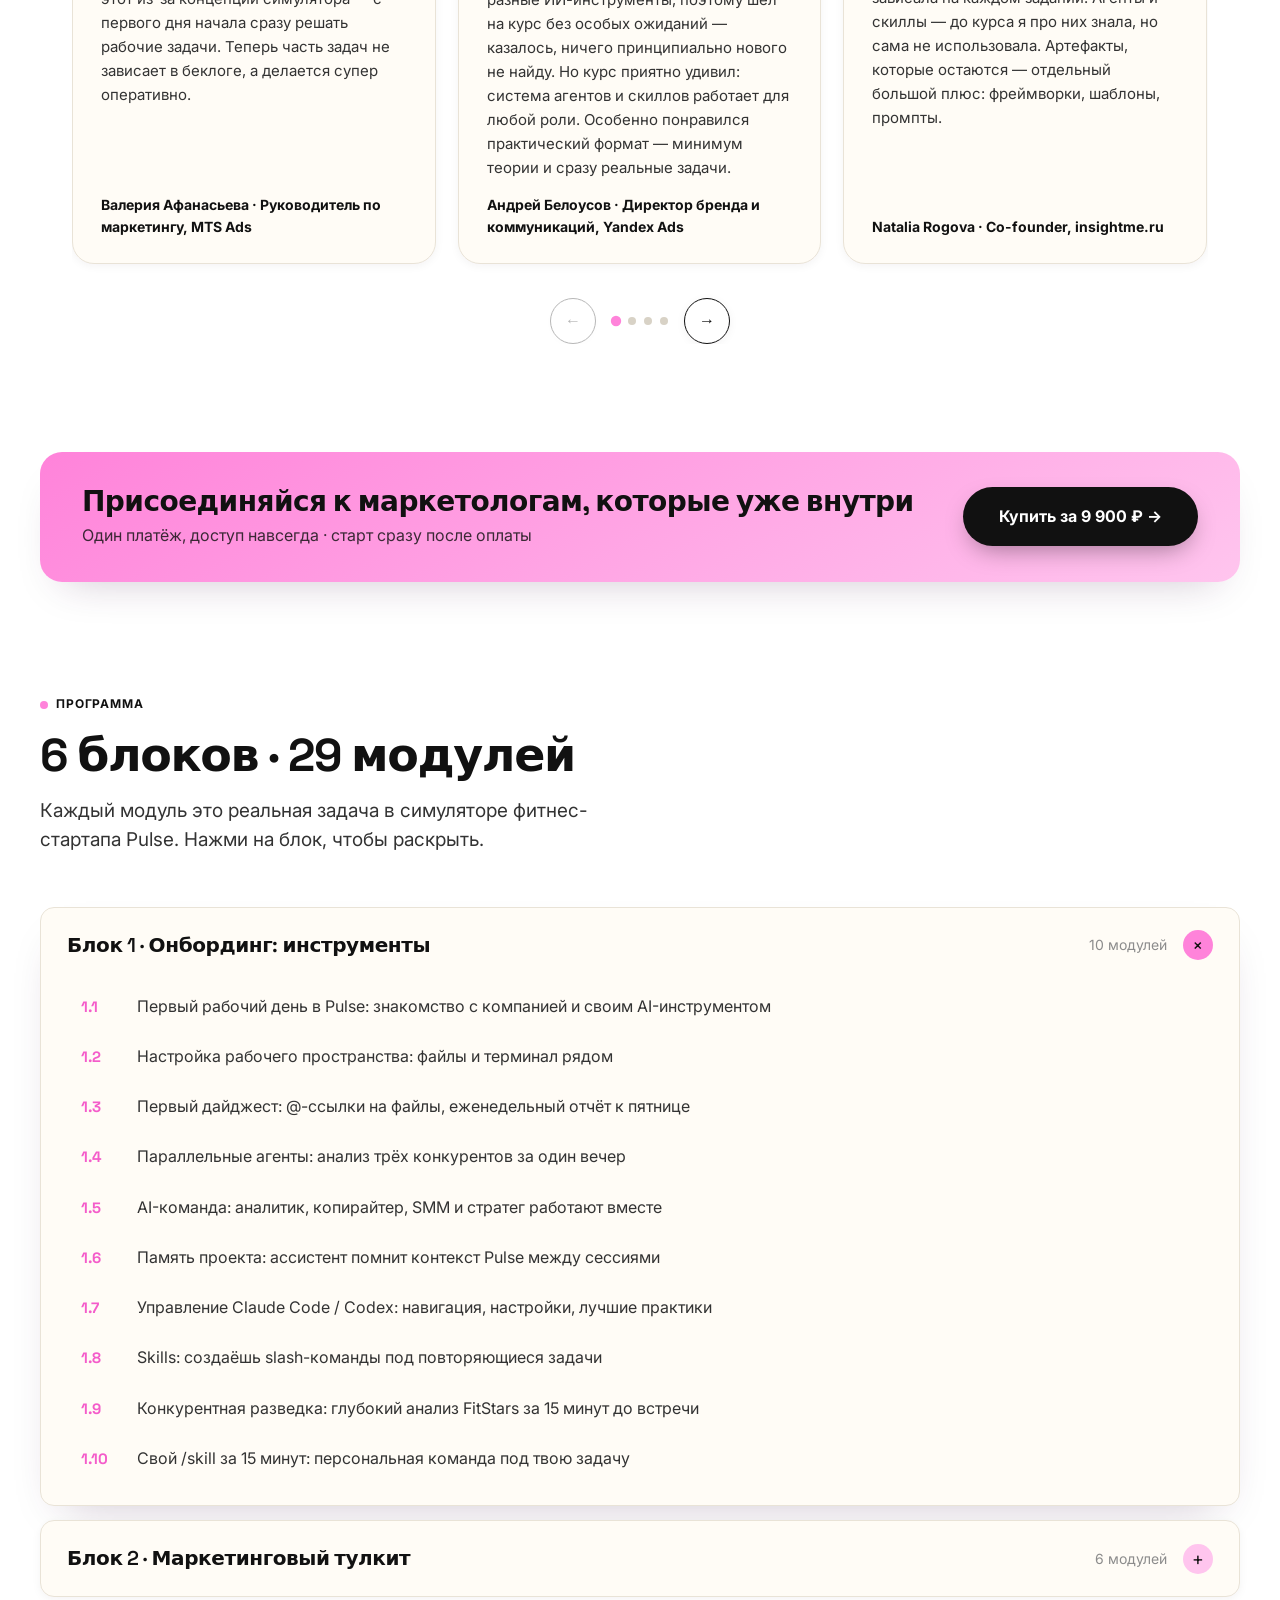
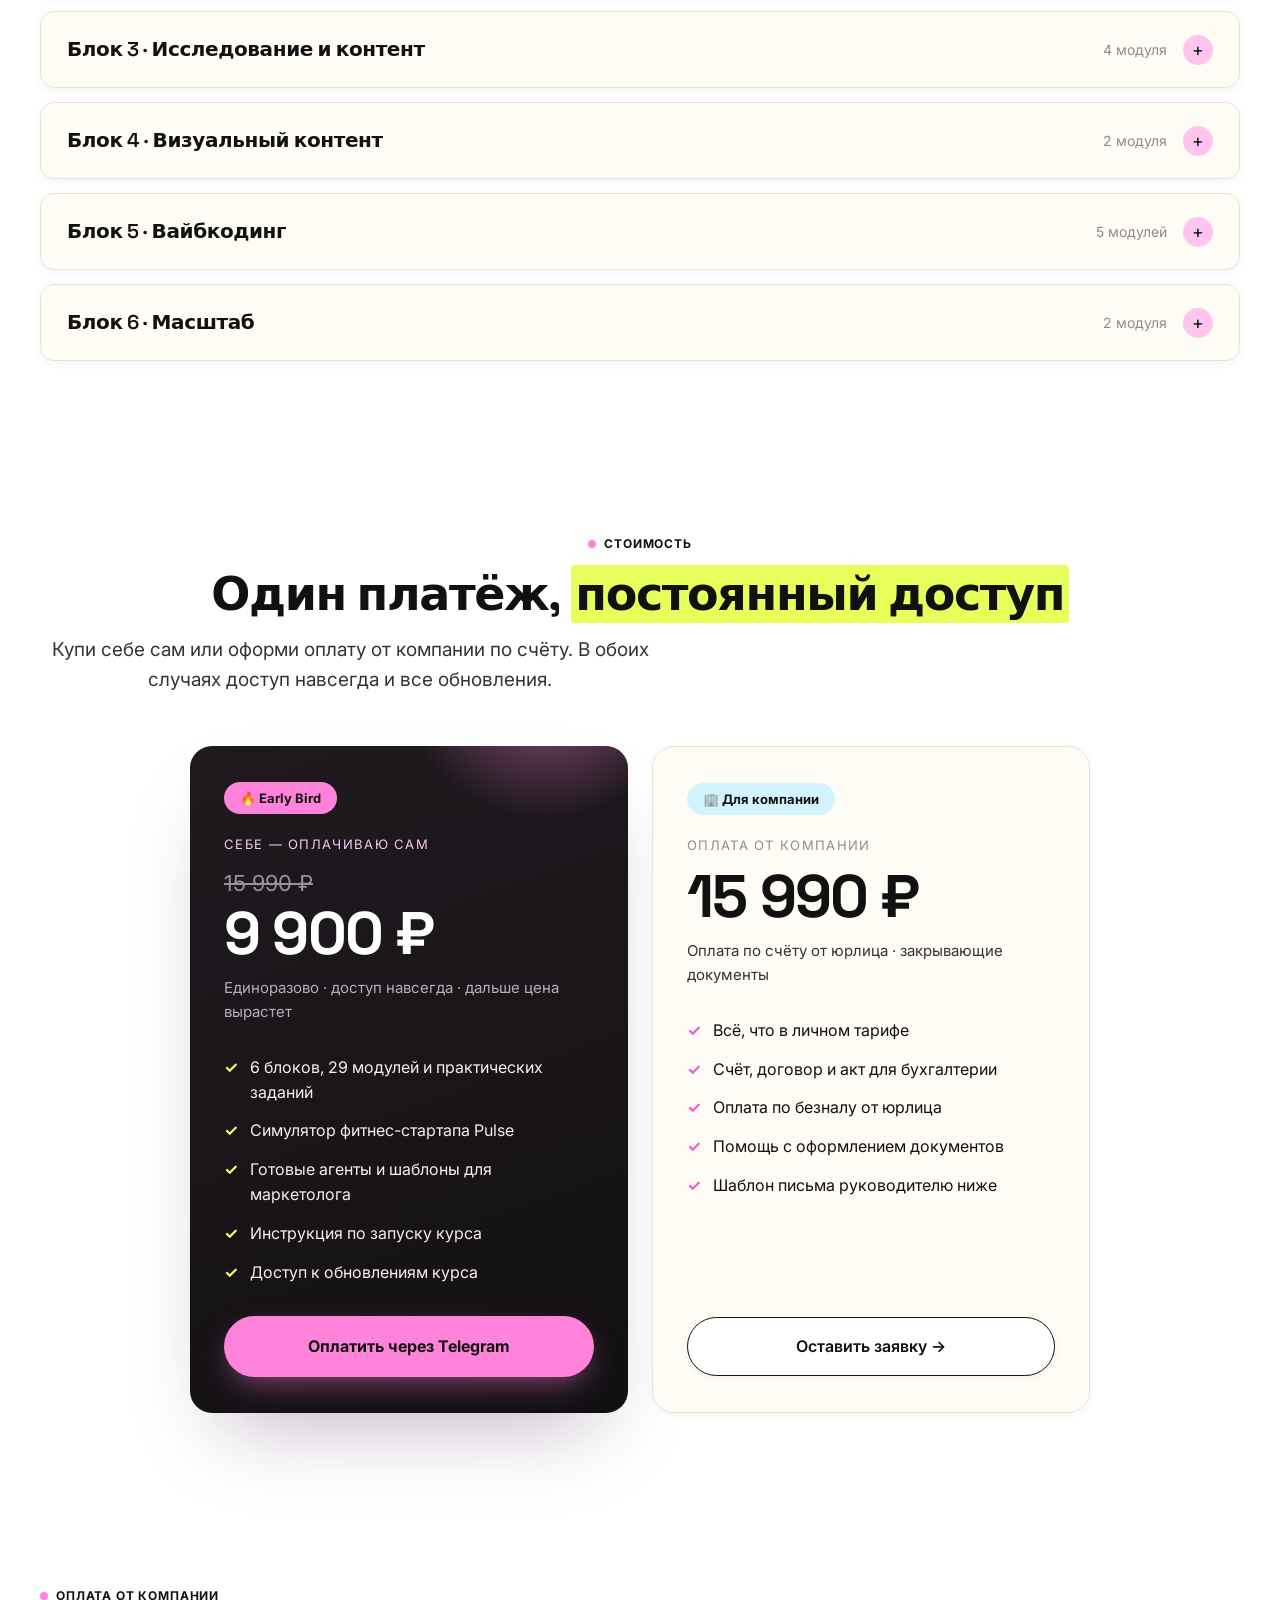
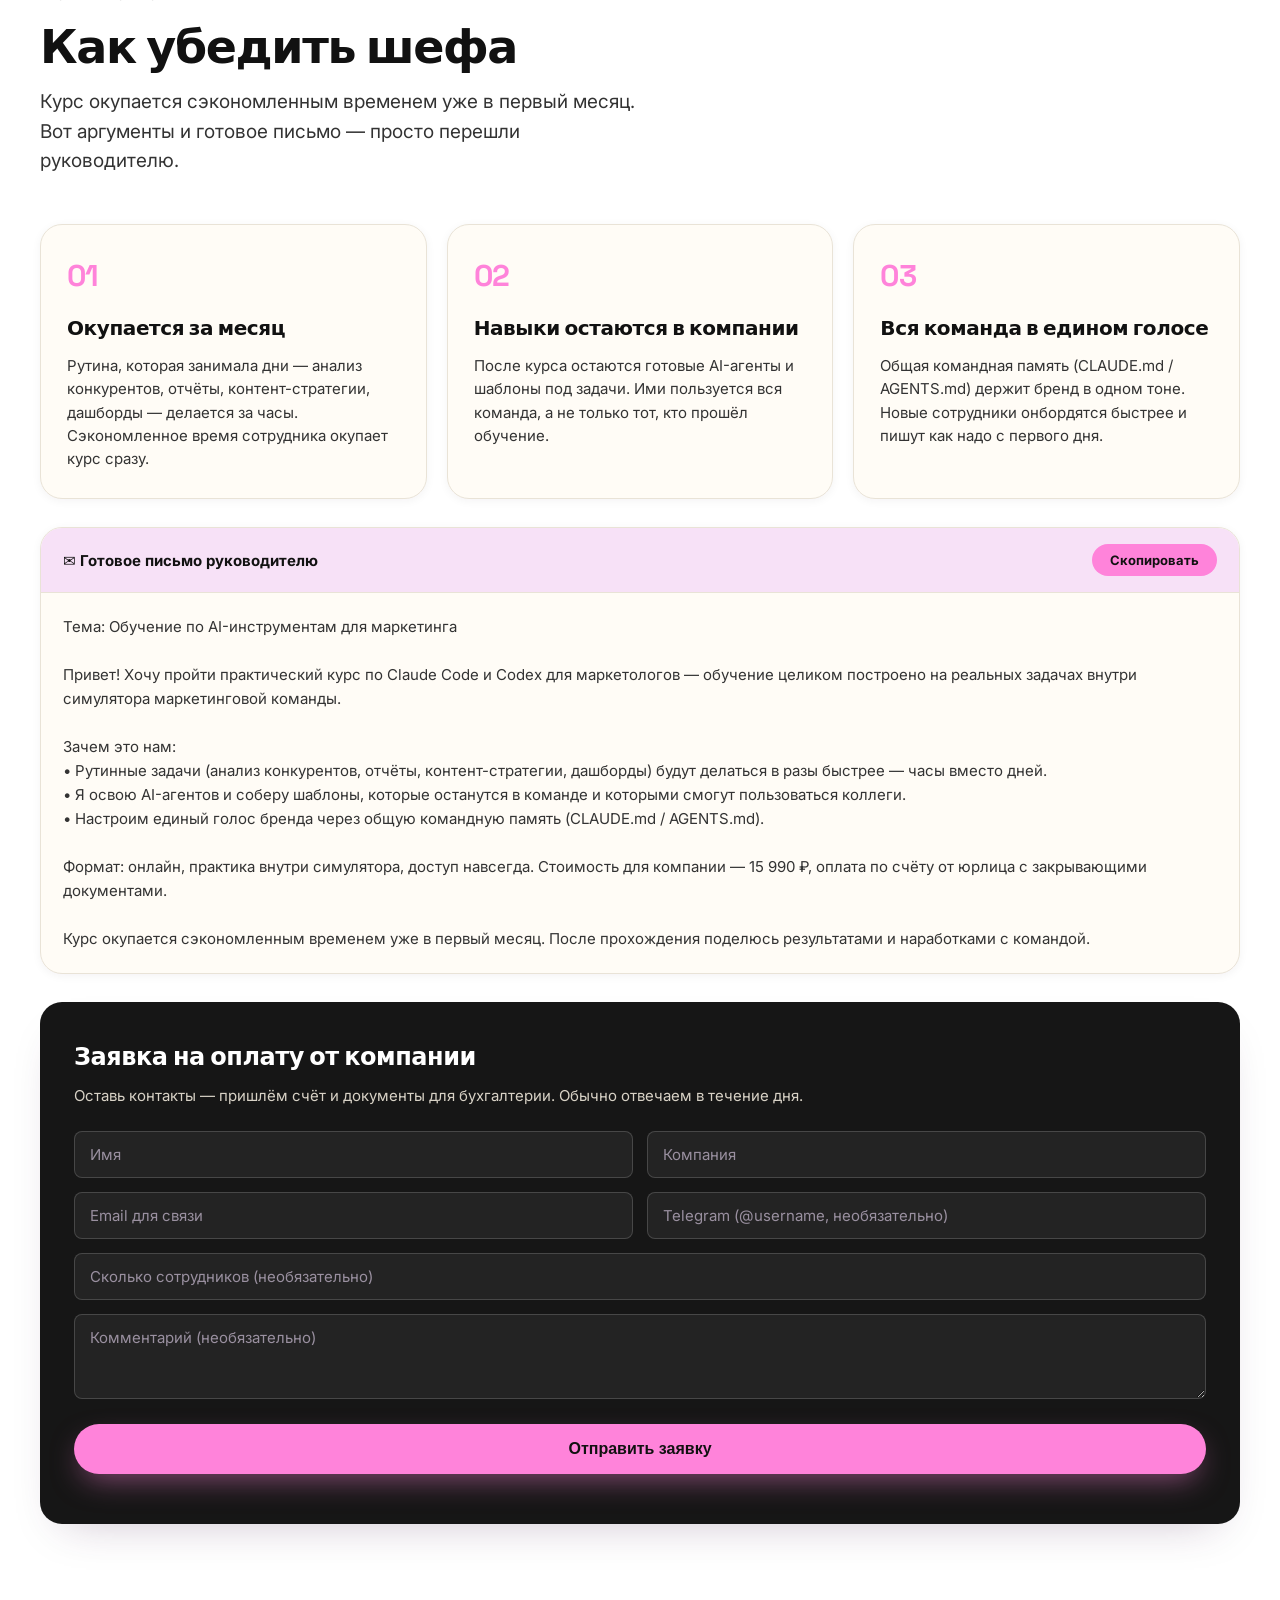
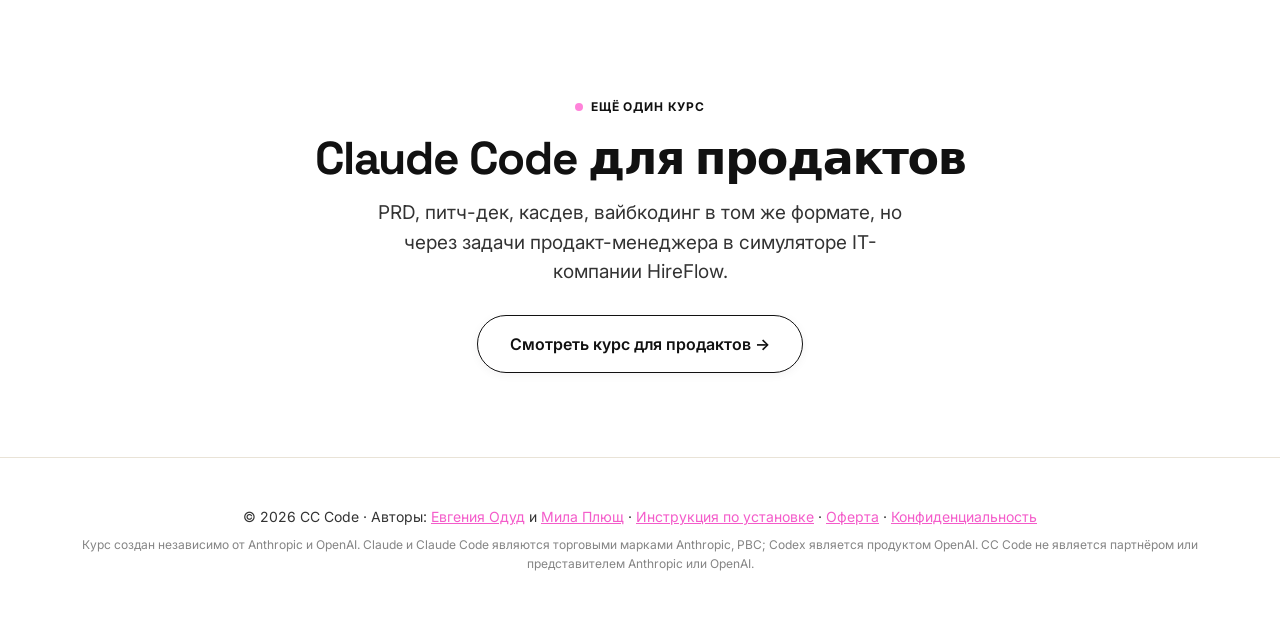
==== commit 8d974a19: "Form: add email field; send acknowledgment email via Resend + email in Notion contact Co-Authored-By" ====
--- a/index.html
+++ b/index.html
@@ -663,8 +663,11 @@
             <input type="text" name="company" placeholder="Компания" required />
           </div>
           <div class="cf-row">
-            <input type="text" name="telegram" placeholder="Telegram для связи (@username)" required />
-            <input type="text" name="count" placeholder="Сколько сотрудников (необязательно)" />
+            <input type="email" name="email" placeholder="Email для связи" required />
+            <input type="text" name="telegram" placeholder="Telegram (@username, необязательно)" />
+          </div>
+          <div class="cf-row">
+            <input type="text" name="count" placeholder="Сколько сотрудников (необязательно)" style="grid-column:1 / -1" />
           </div>
           <textarea name="comment" placeholder="Комментарий (необязательно)" rows="3"></textarea>
           <input type="text" name="website" tabindex="-1" autocomplete="off" aria-hidden="true" style="position:absolute;left:-9999px;width:1px;height:1px;opacity:0" />
@@ -715,7 +718,7 @@
       const btn = form.querySelector('button[type=submit]');
       const status = document.getElementById('cfStatus');
       const payload = {
-        name: f.name.value, company: f.company.value, telegram: f.telegram.value,
+        name: f.name.value, company: f.company.value, email: f.email.value, telegram: f.telegram.value,
         count: f.count.value, comment: f.comment.value,
         website: f.website ? f.website.value : '',
         elapsedMs: Date.now() - (window.__leadFormLoad || 0),
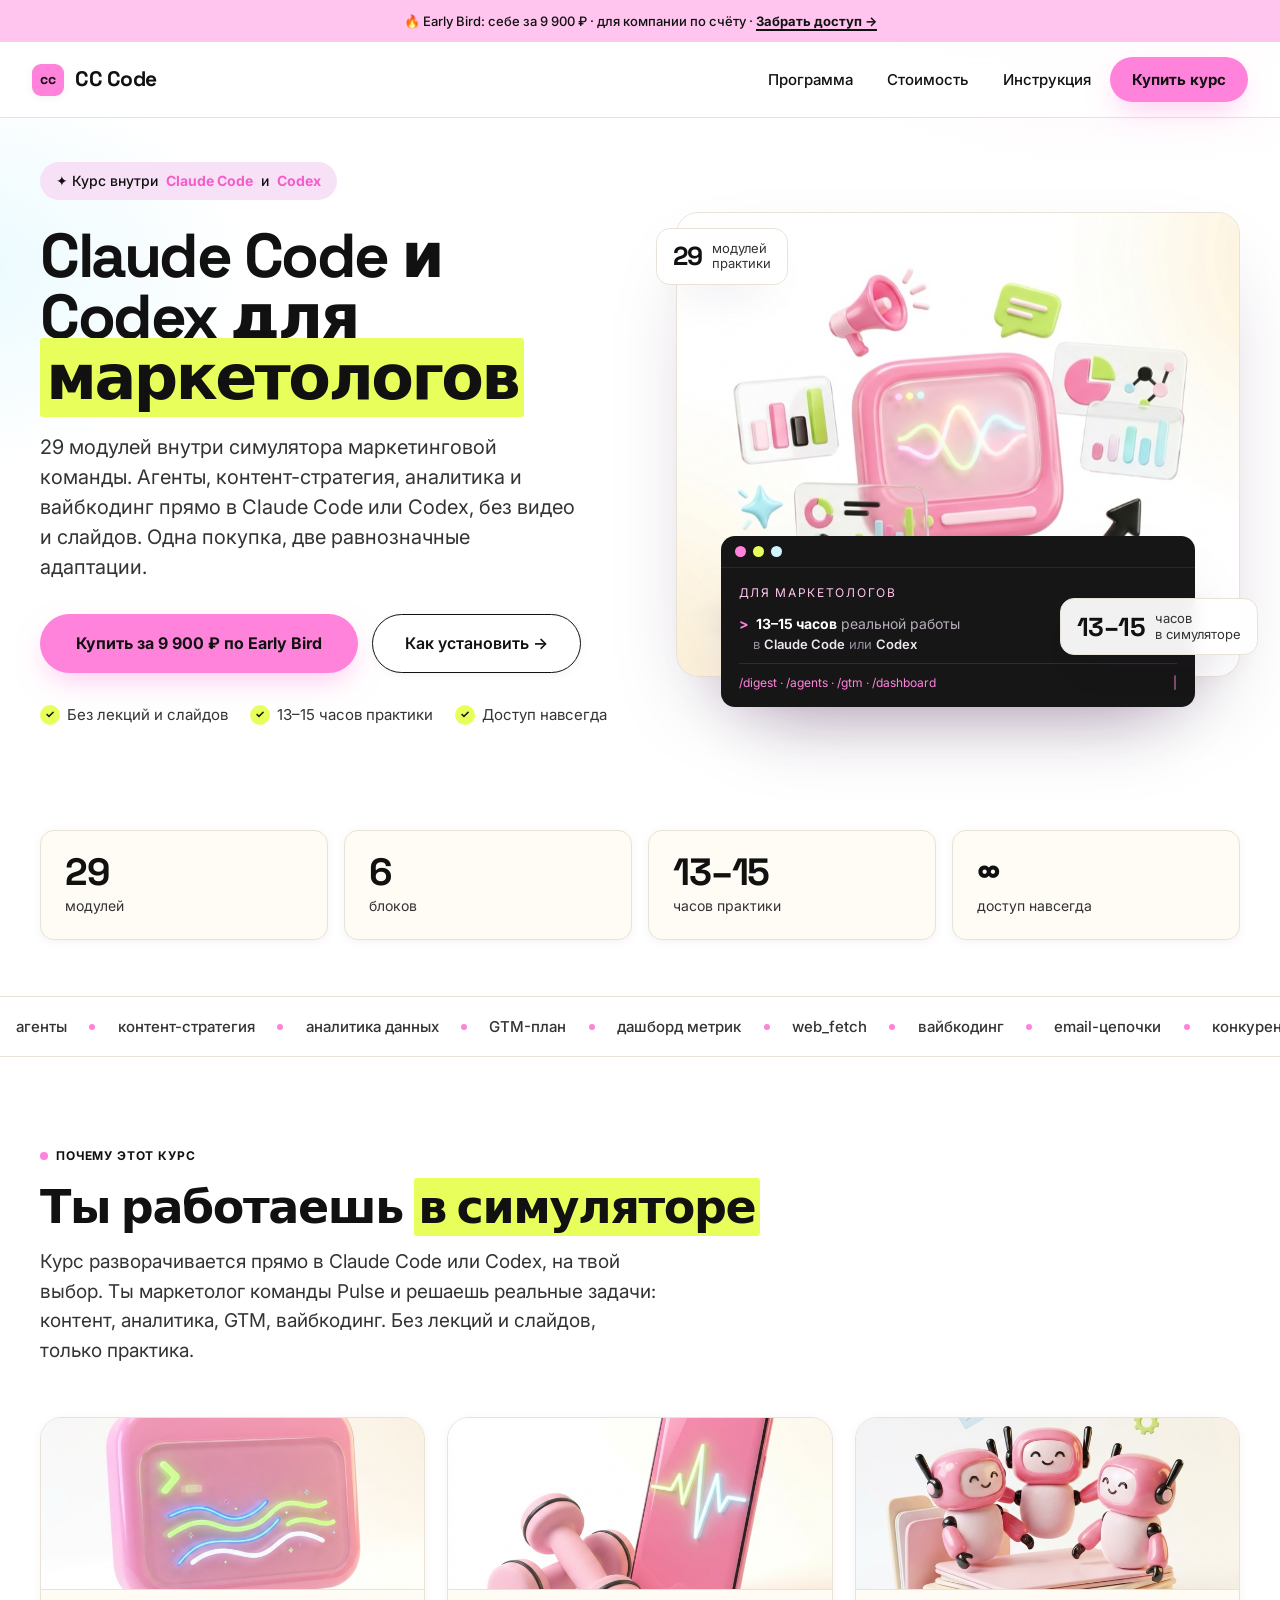
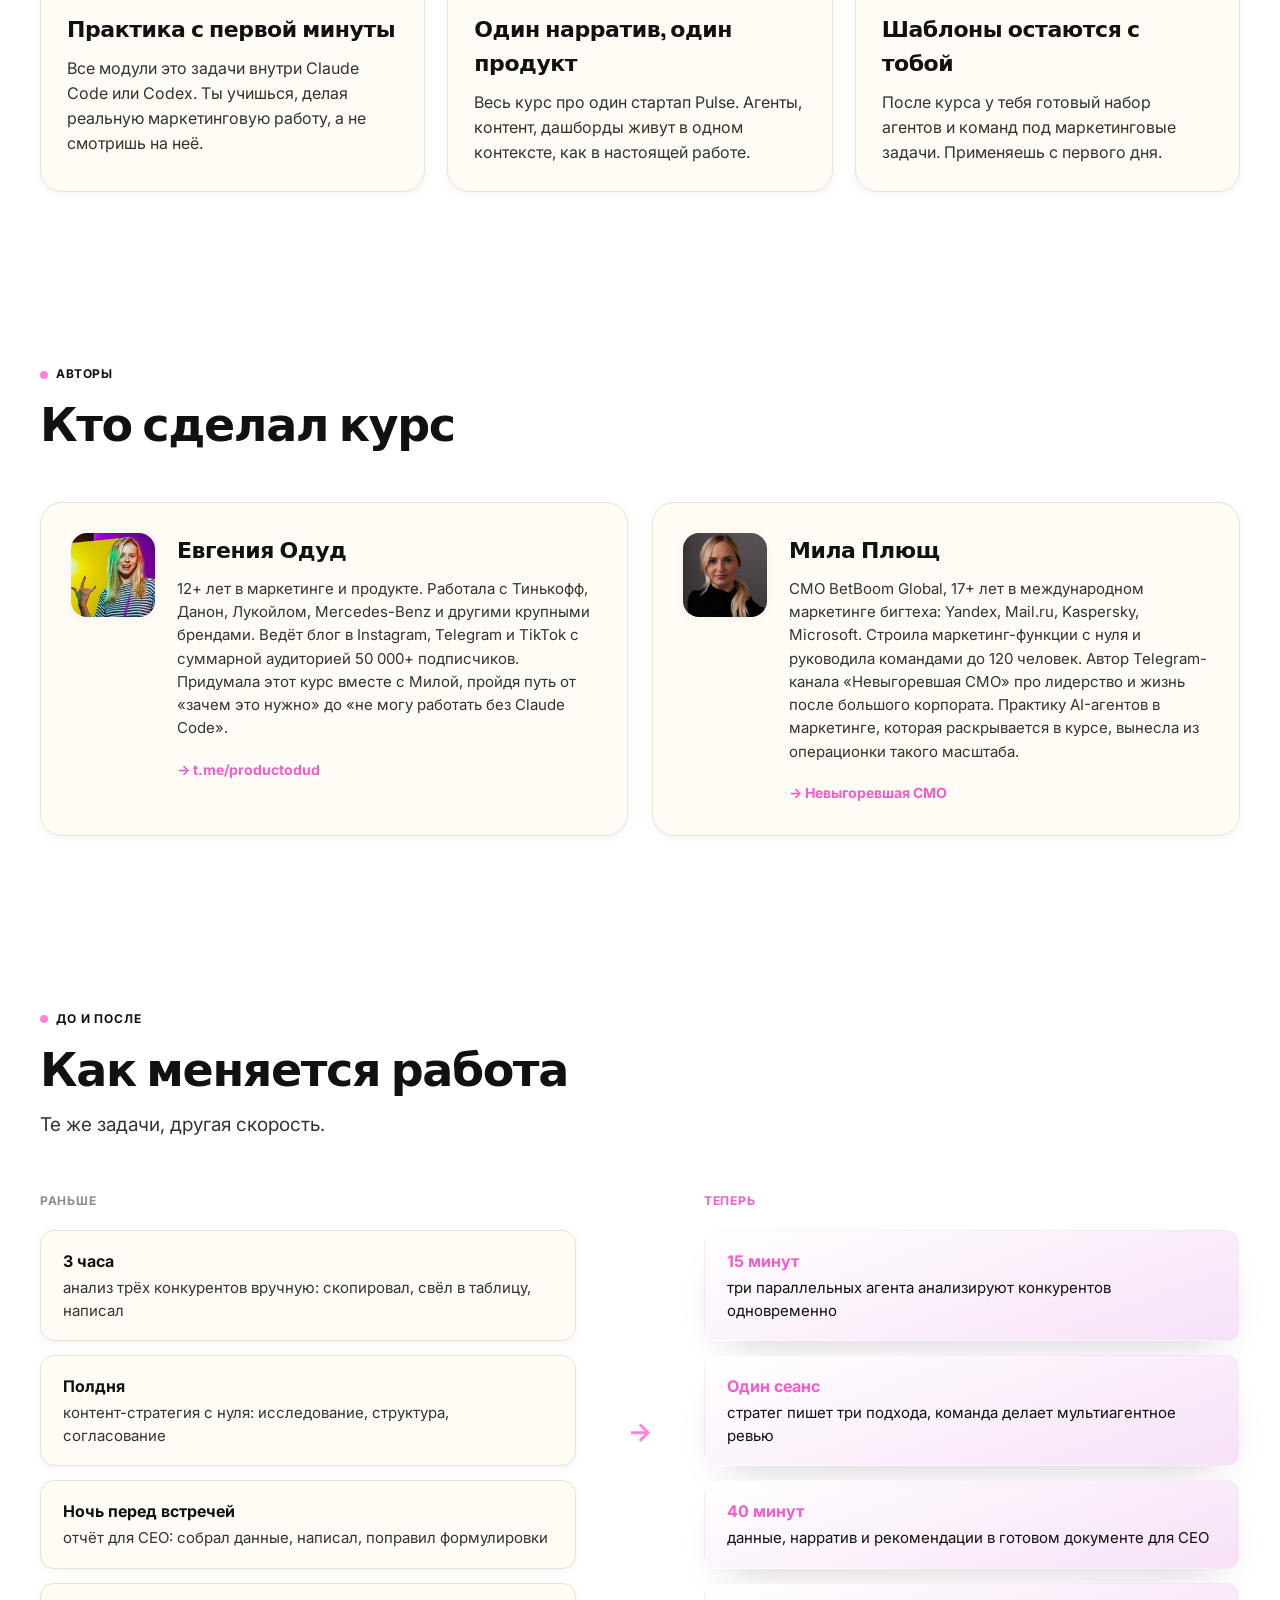
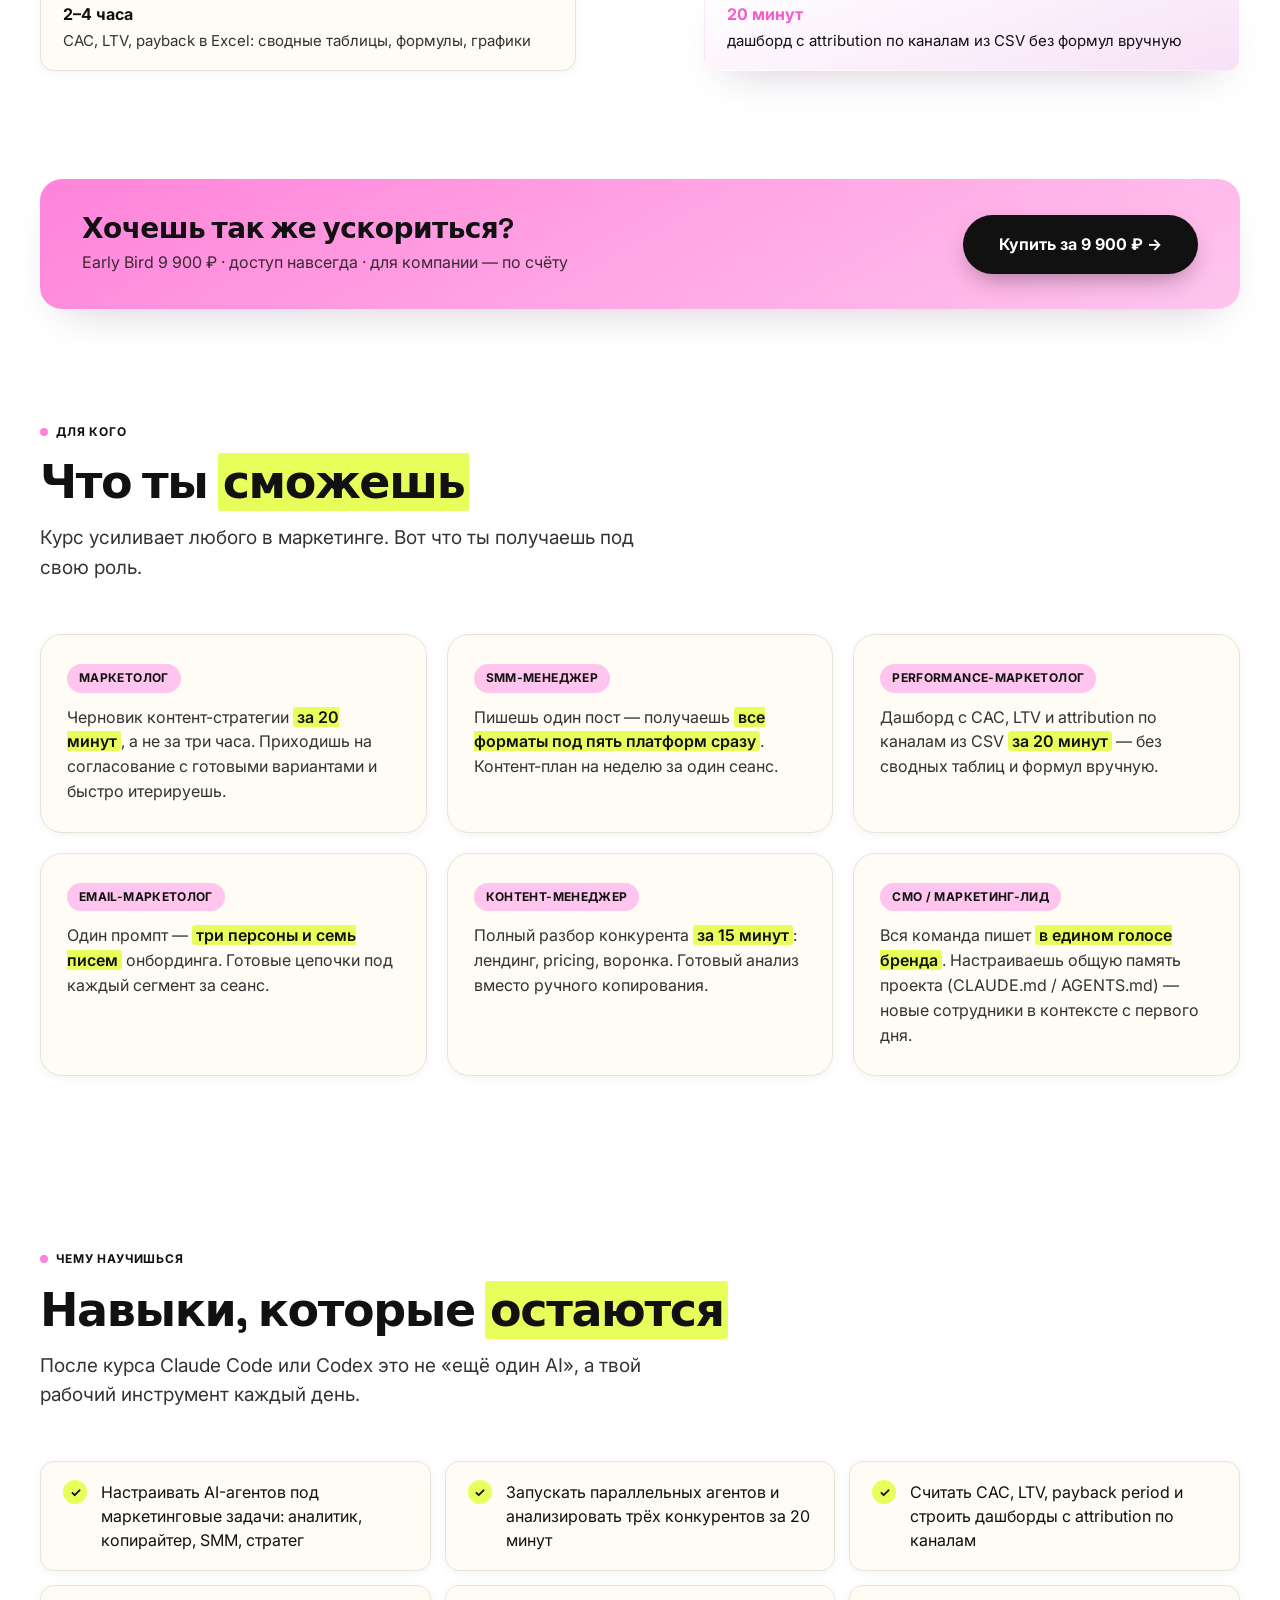
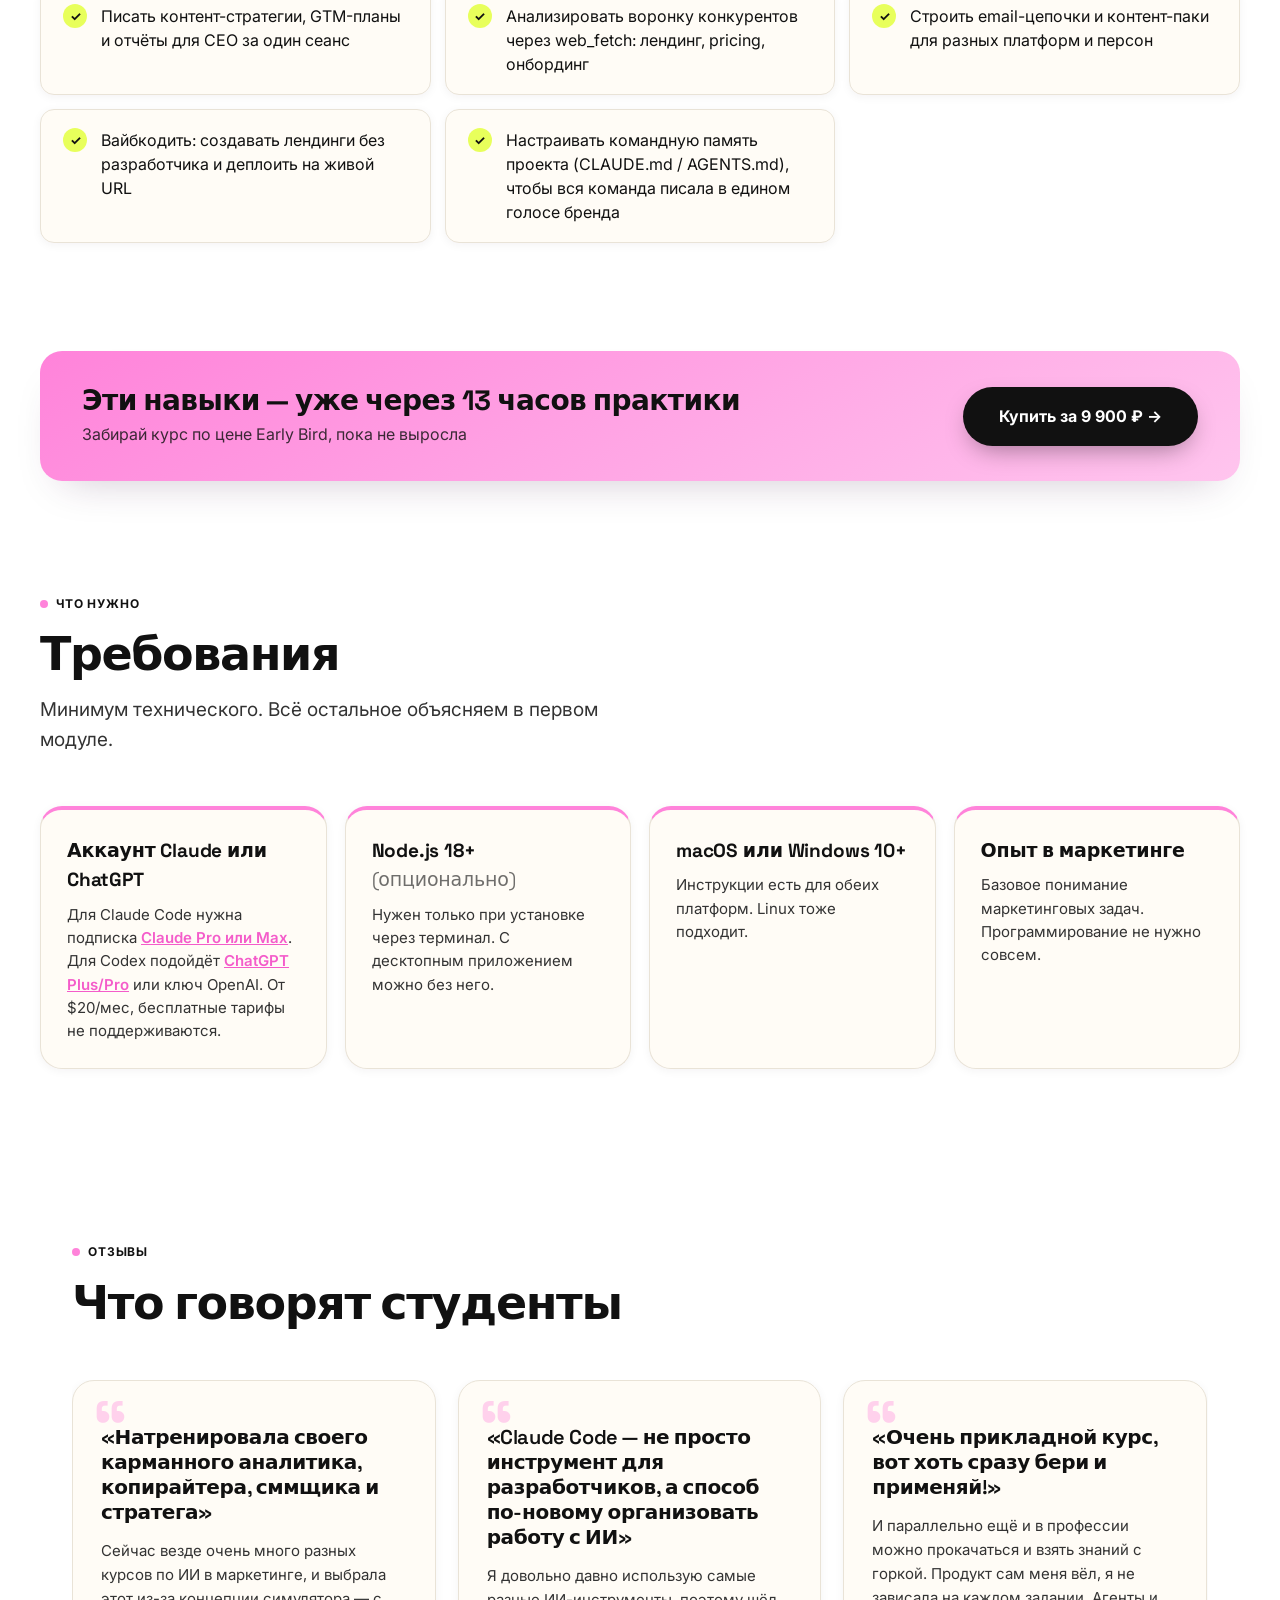
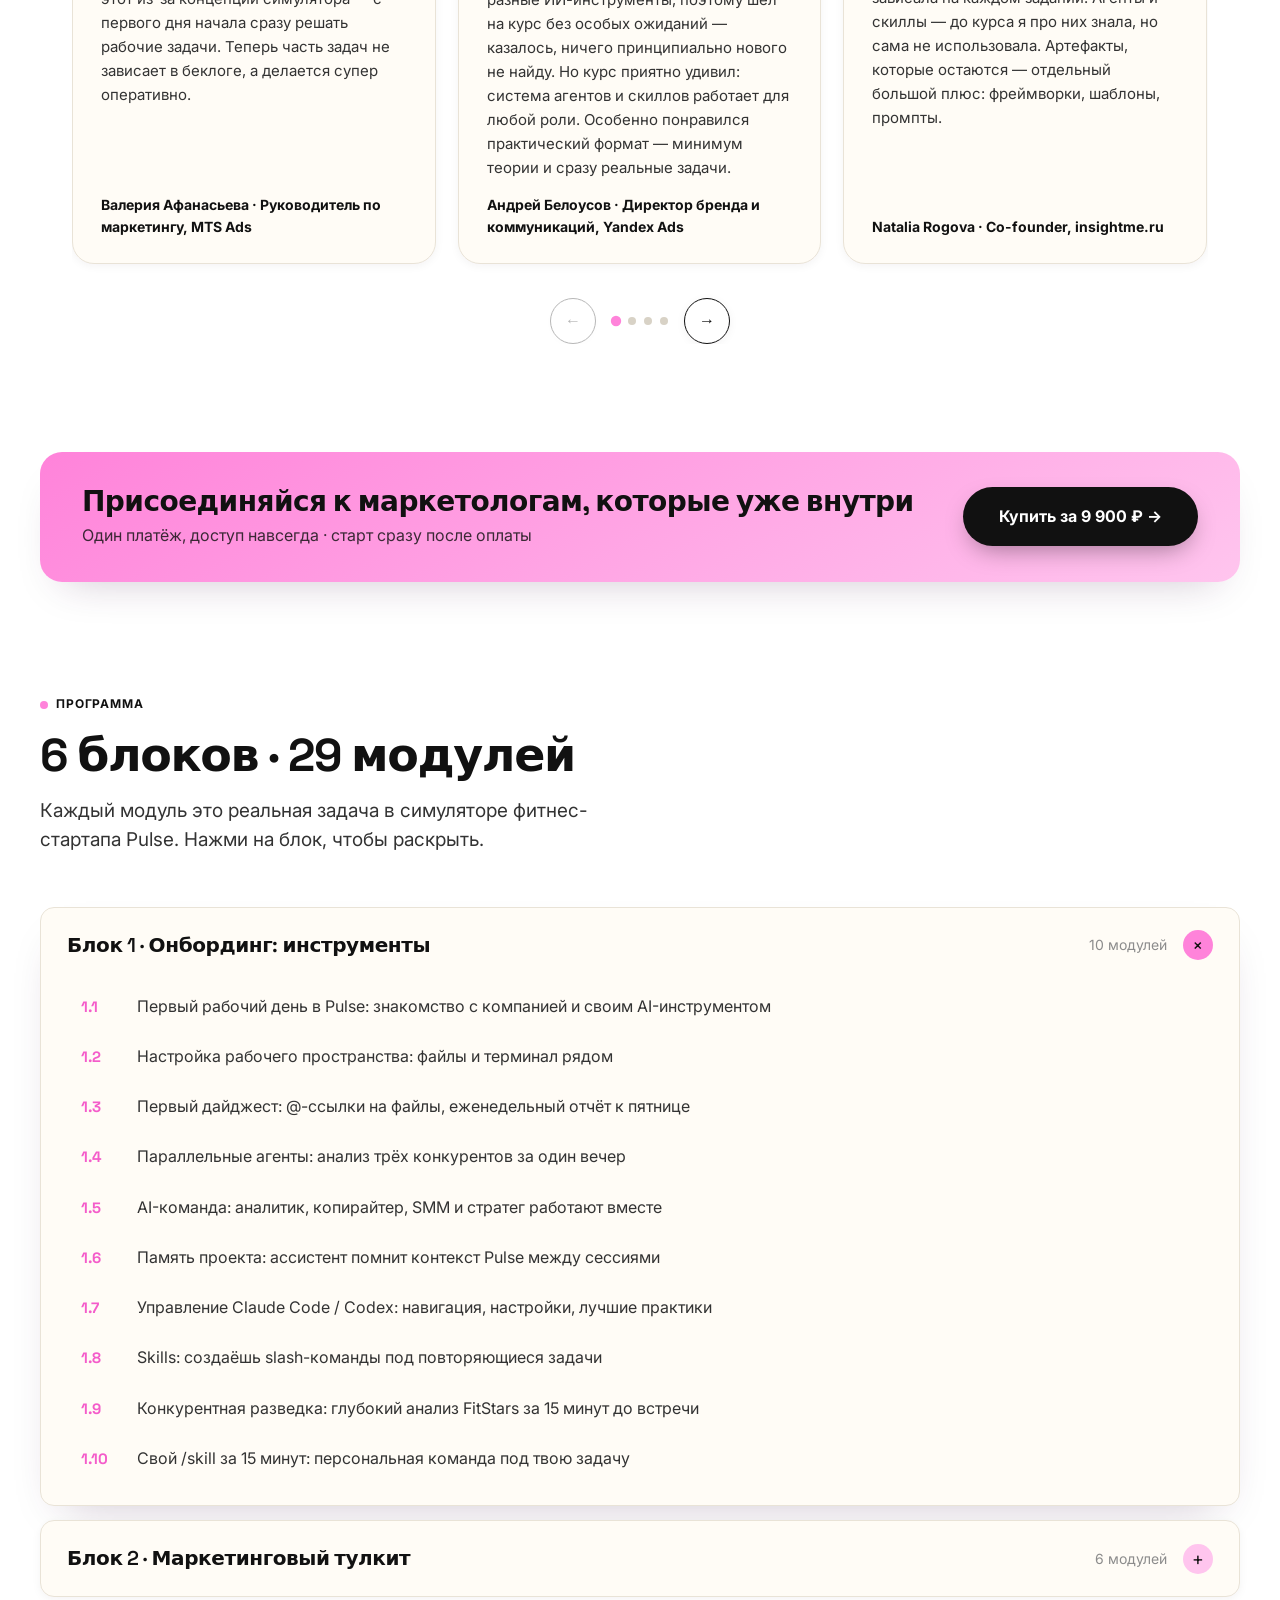
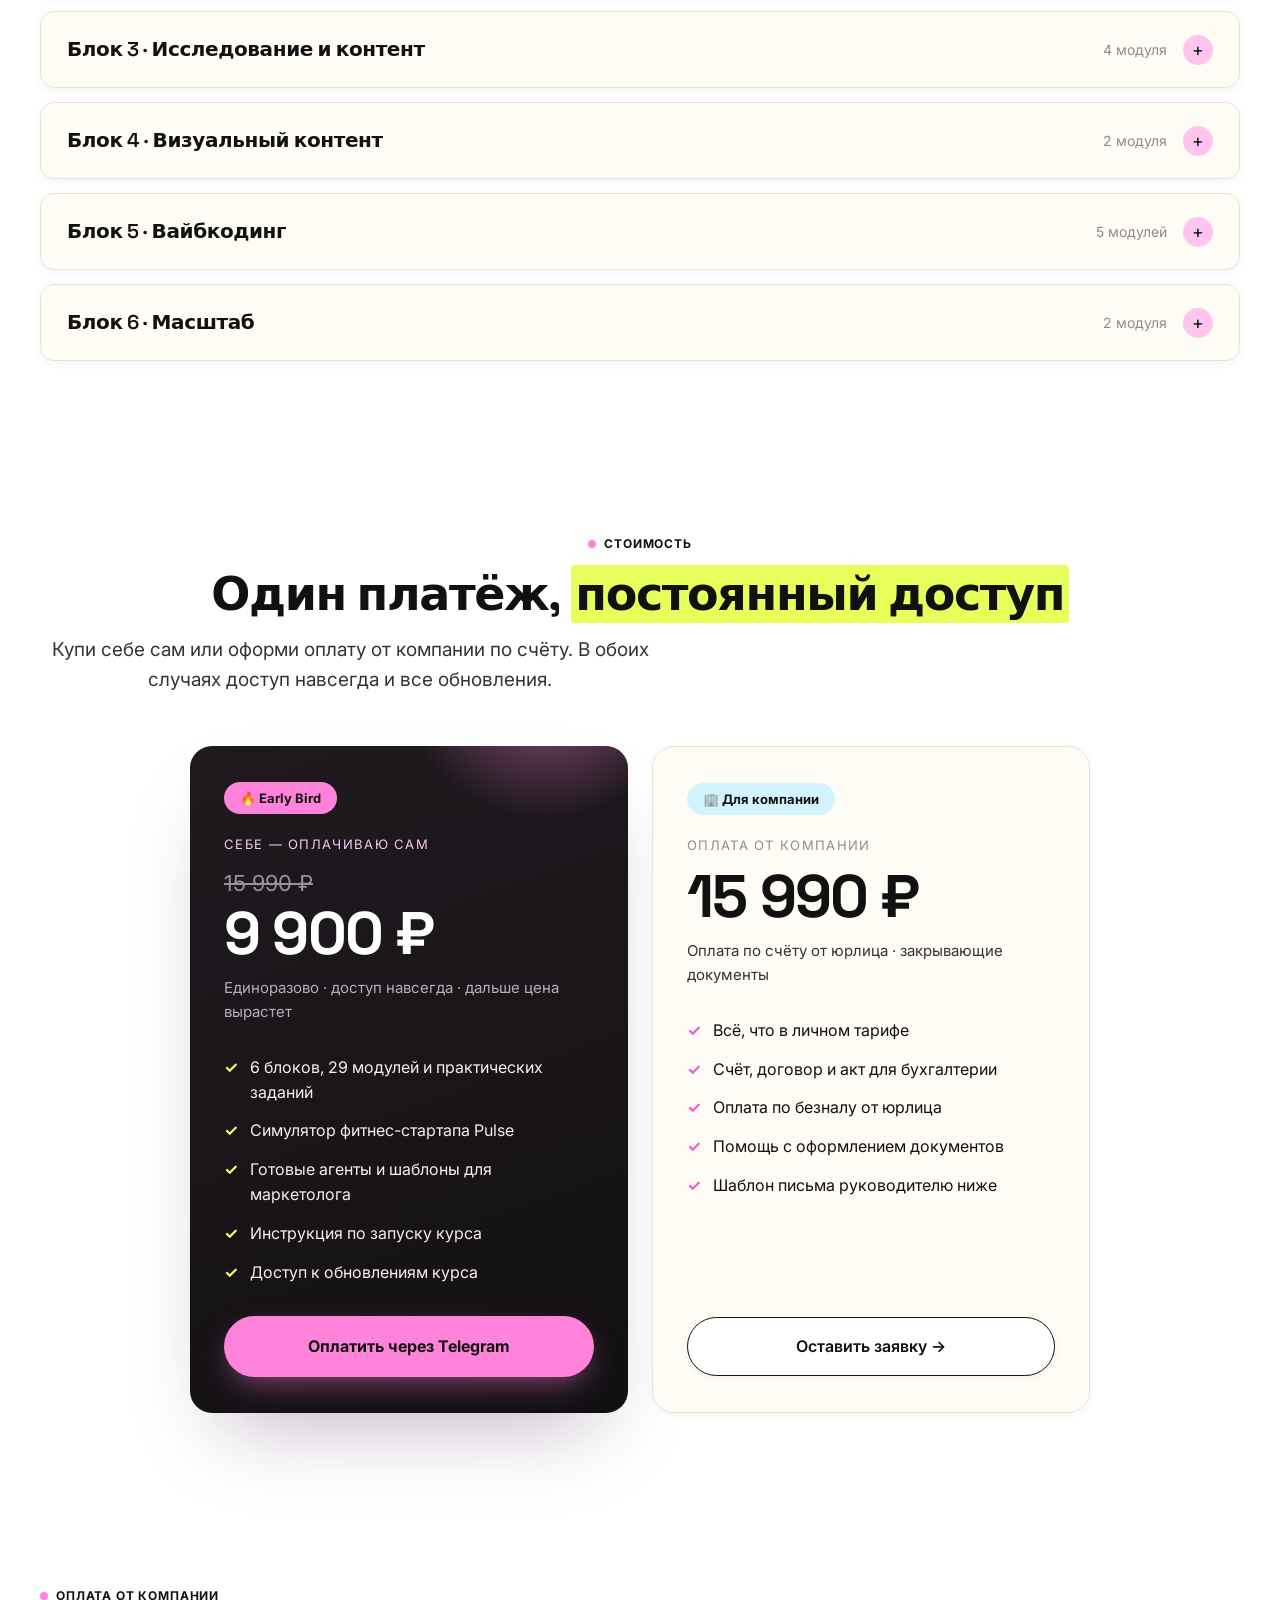
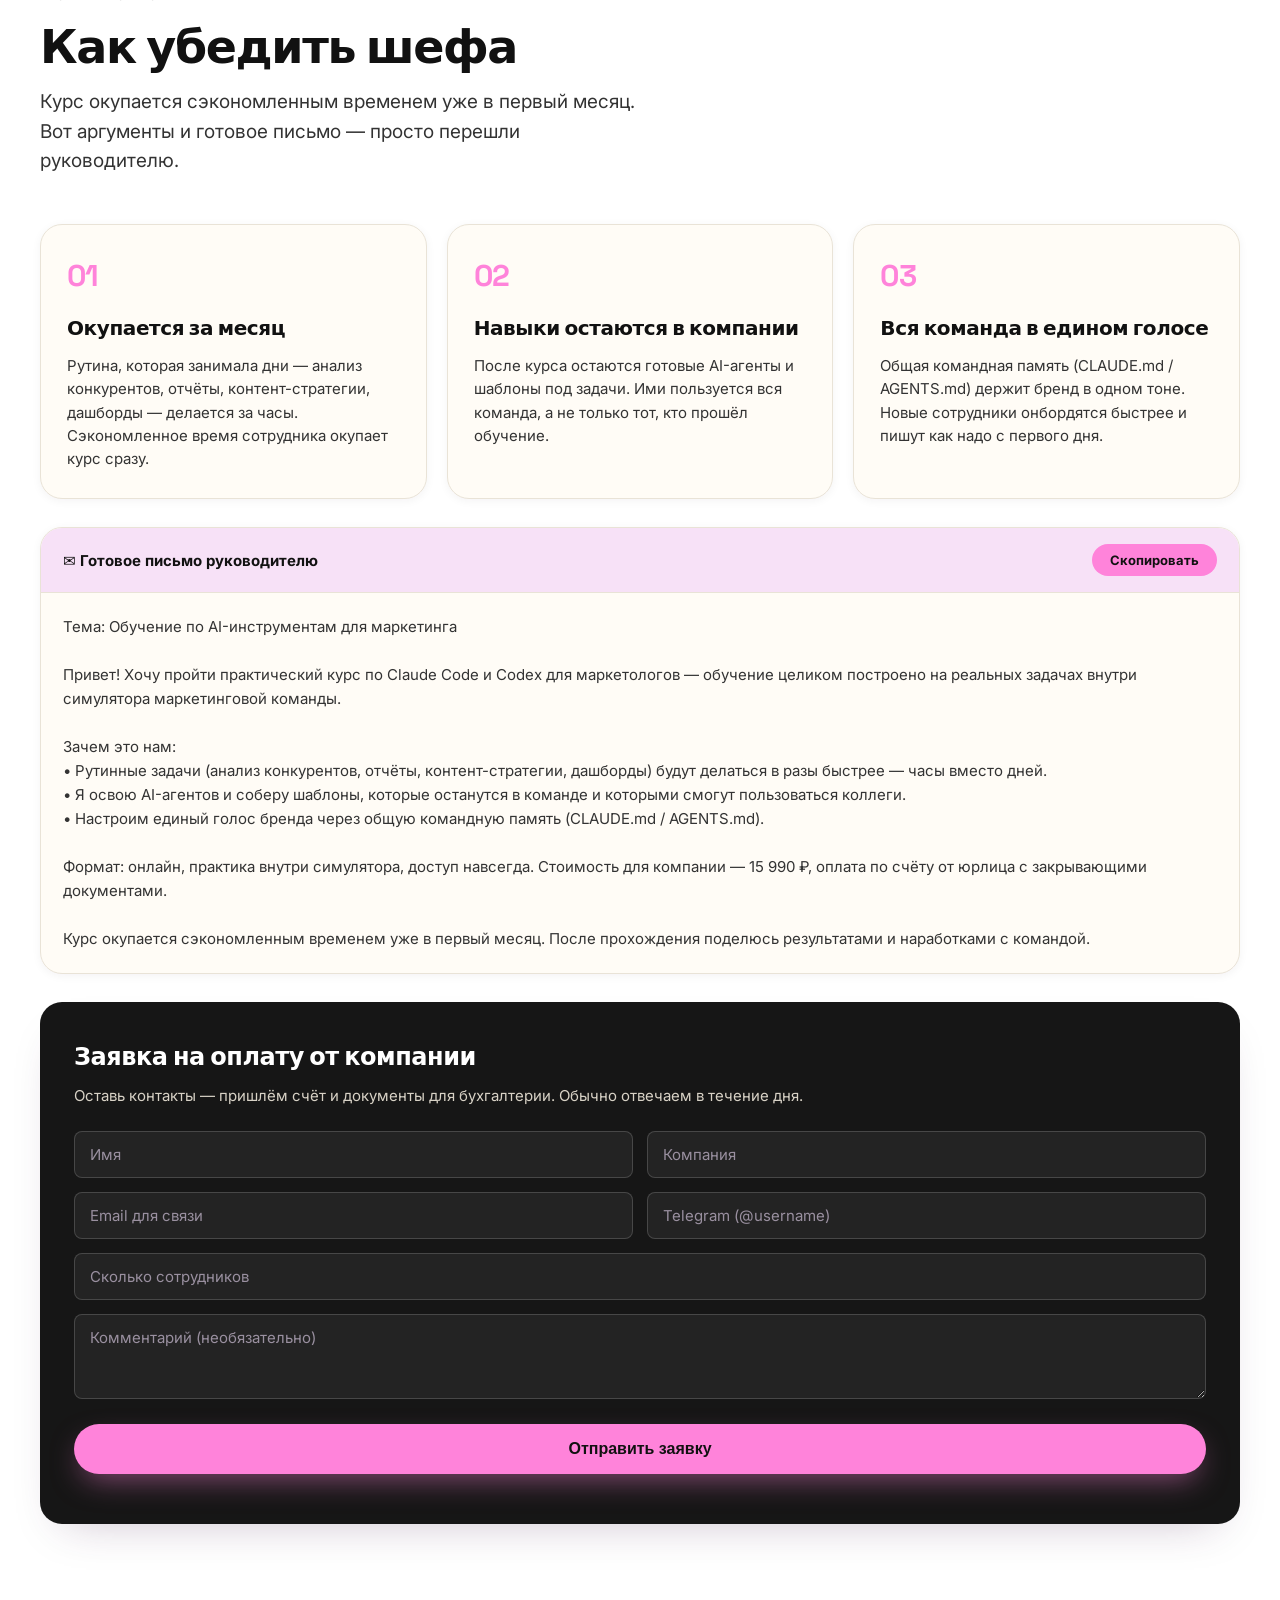
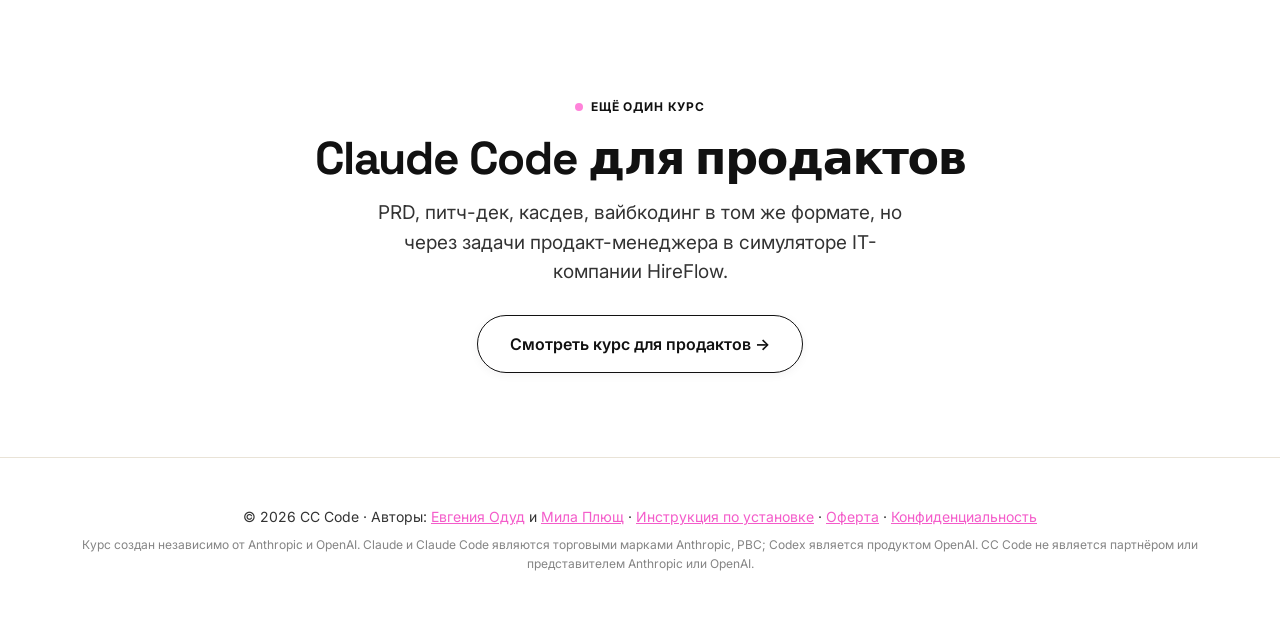
==== commit ea90530b: "Form: Telegram and employee count now required" ====
--- a/index.html
+++ b/index.html
@@ -664,10 +664,10 @@
           </div>
           <div class="cf-row">
             <input type="email" name="email" placeholder="Email для связи" required />
-            <input type="text" name="telegram" placeholder="Telegram (@username, необязательно)" />
+            <input type="text" name="telegram" placeholder="Telegram (@username)" required />
           </div>
           <div class="cf-row">
-            <input type="text" name="count" placeholder="Сколько сотрудников (необязательно)" style="grid-column:1 / -1" />
+            <input type="text" name="count" placeholder="Сколько сотрудников" required style="grid-column:1 / -1" />
           </div>
           <textarea name="comment" placeholder="Комментарий (необязательно)" rows="3"></textarea>
           <input type="text" name="website" tabindex="-1" autocomplete="off" aria-hidden="true" style="position:absolute;left:-9999px;width:1px;height:1px;opacity:0" />
@@ -728,7 +728,7 @@
       btn.disabled = true; btn.textContent = 'Отправляем…';
       if (status) status.textContent = '';
       try {
-        const r = await fetch('/api/lead', {
+        const r = await fetch('https://cc-code.marketing/api/lead', {
           method: 'POST', headers: { 'Content-Type': 'application/json' },
           body: JSON.stringify(payload)
         });
